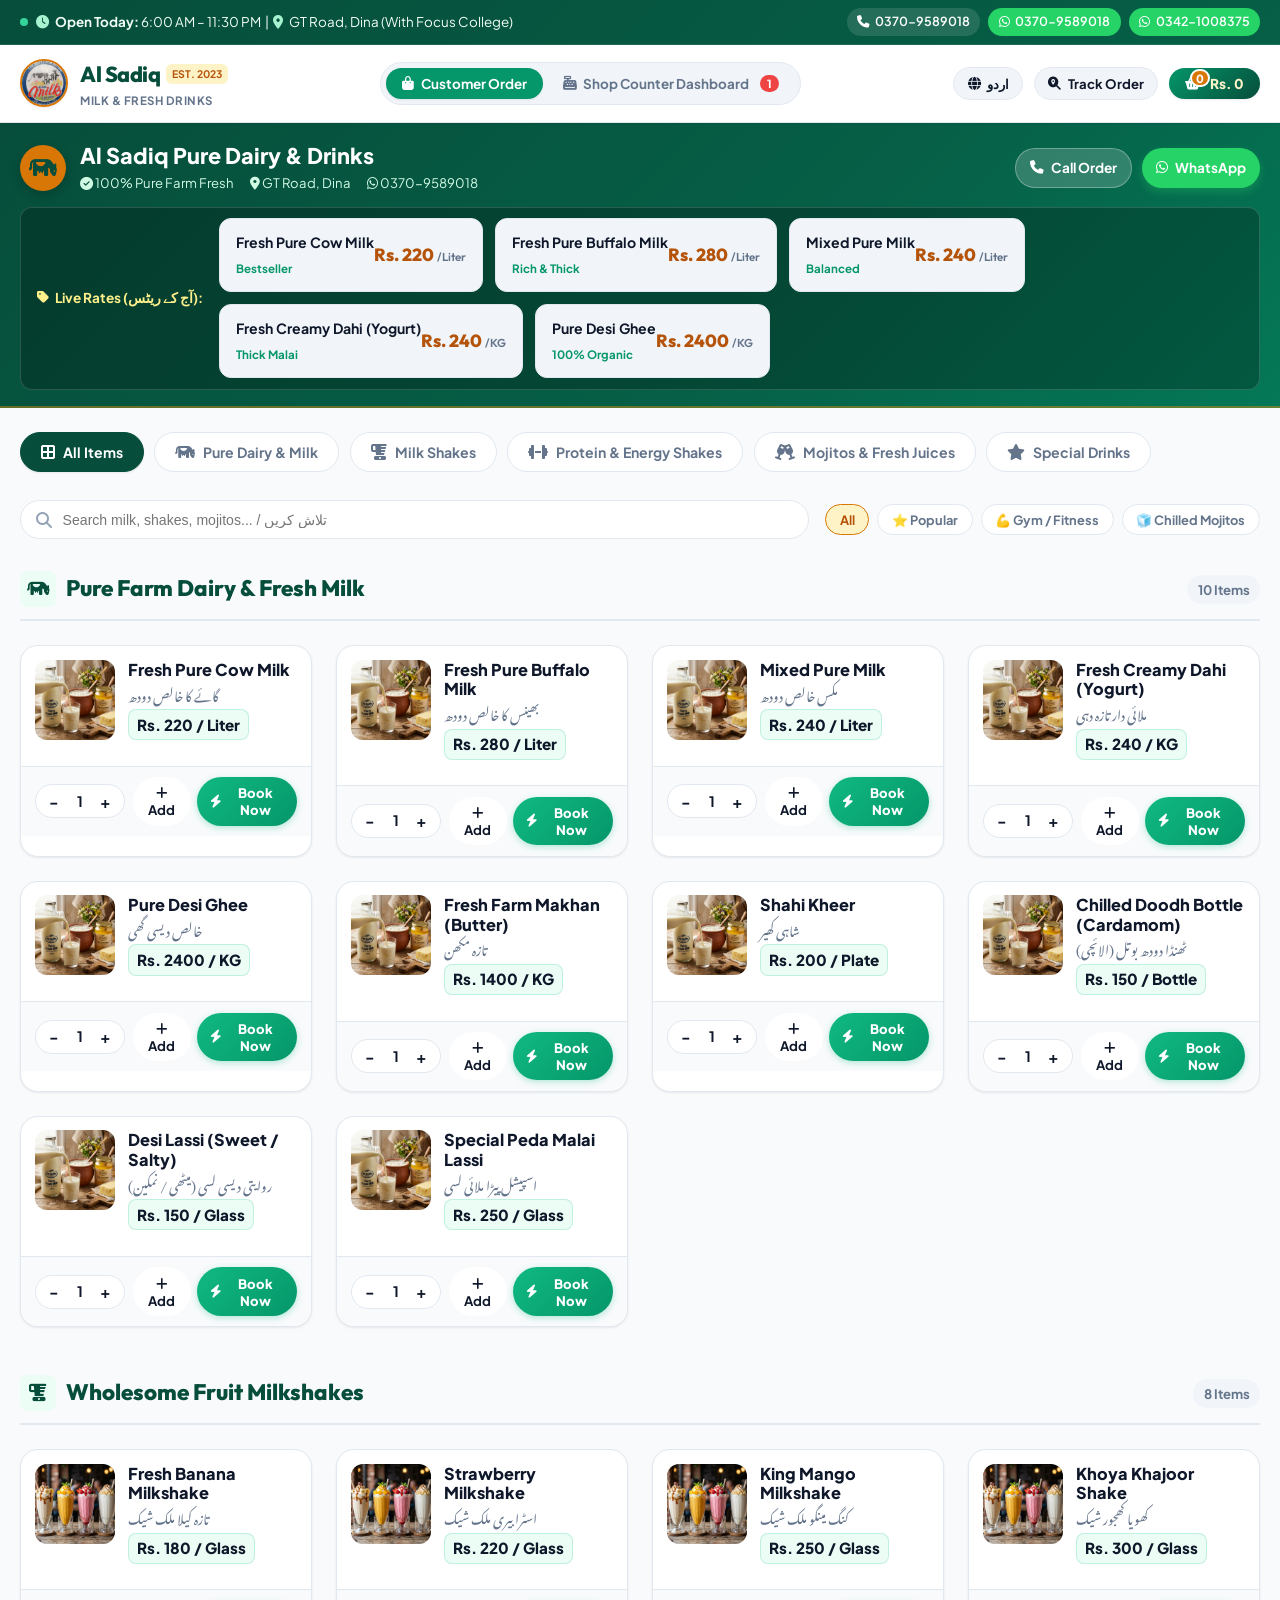
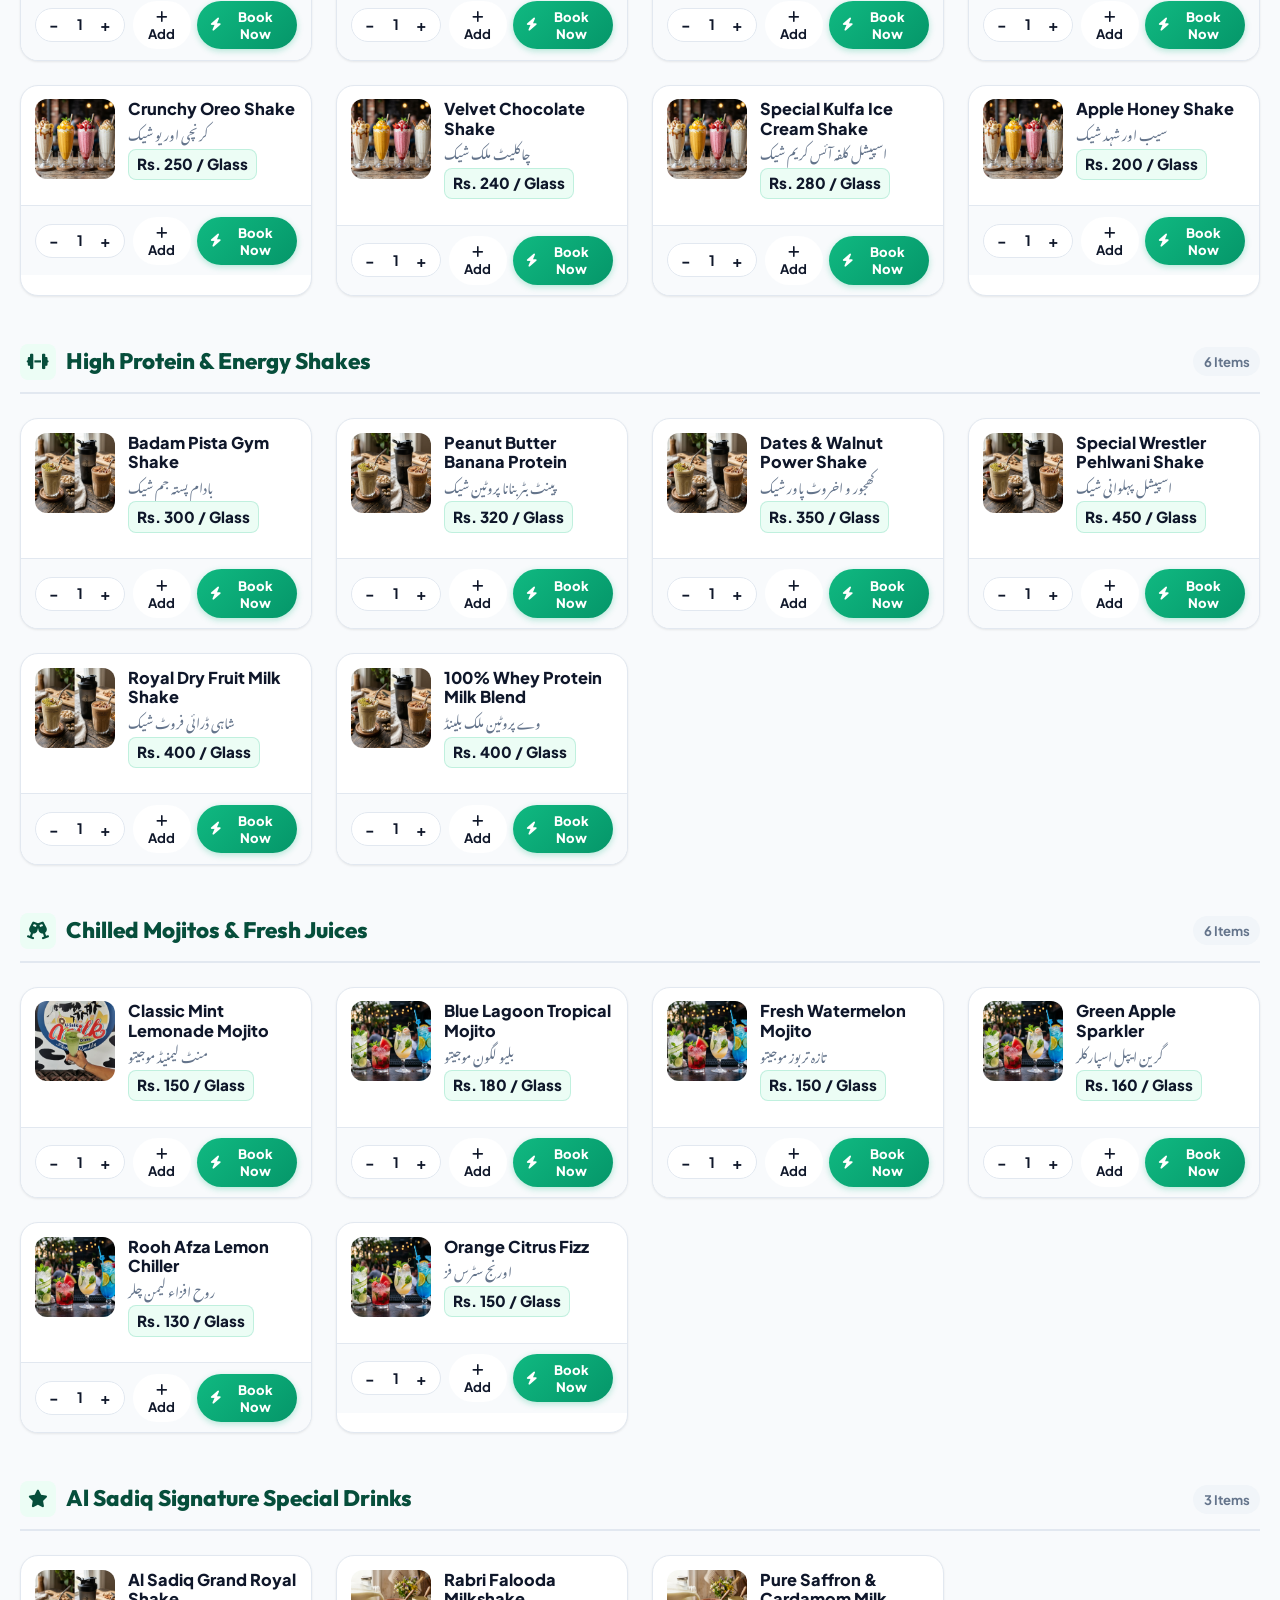
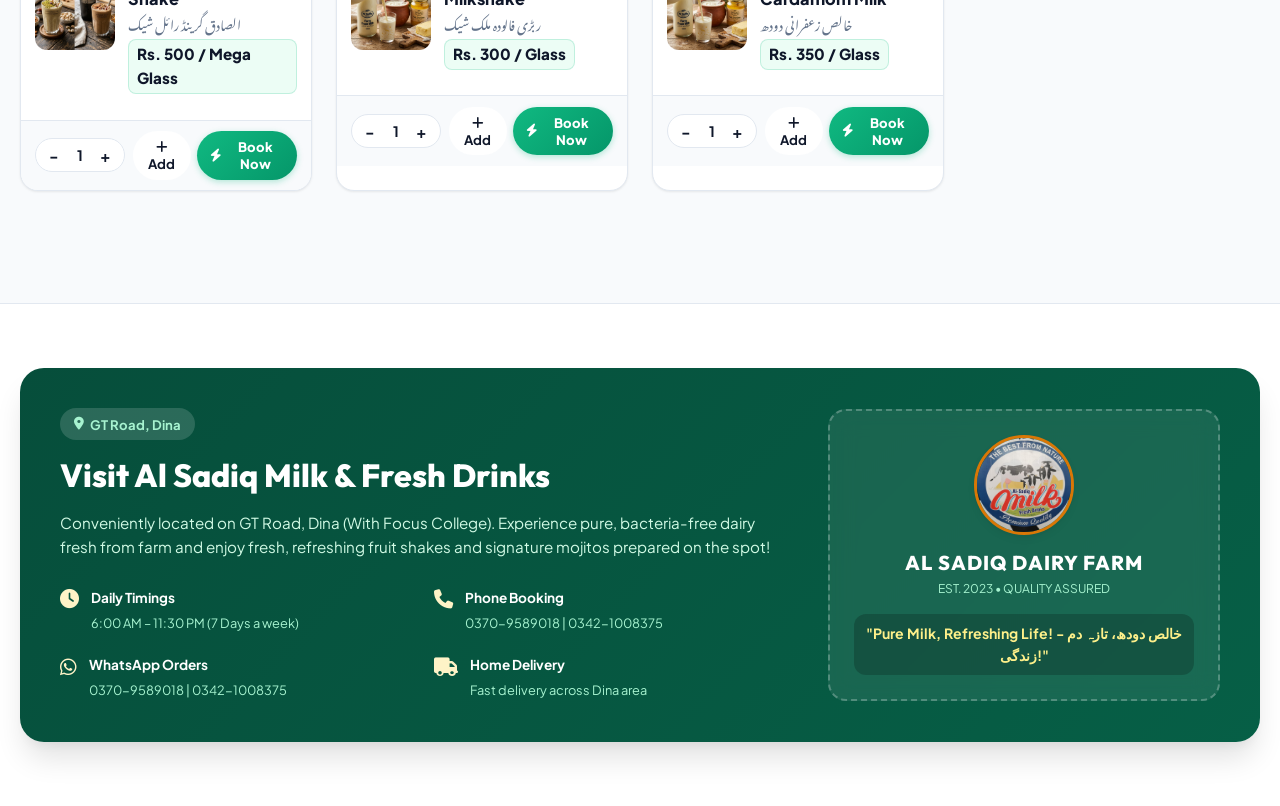
==== android/app/src/main/assets/index.html @ dd727216 "Add files via upload" ====
<!DOCTYPE html>
<html lang="en" dir="ltr">
<head>
  <meta charset="UTF-8">
  <meta name="viewport" content="width=device-width, initial-scale=1.0">
  <title>Al Sadiq Milk & Fresh Drinks | الصادق ملک اینڈ فریش ڈرنکس - Pure Milk & Beverage Booking</title>
  <meta name="description" content="Online booking and counter orders for Al Sadiq Dairy Farm & Fresh Drinks in Dina. 100% Pure Cow & Buffalo Milk, Dahi, Desi Ghee, Fresh Fruit Milkshakes, Protein Shakes, Mojitos, and Special Drinks.">
  
  <!-- Google Fonts -->
  <link rel="preconnect" href="https://fonts.googleapis.com">
  <link rel="preconnect" href="https://fonts.gstatic.com" crossorigin>
  <link href="https://fonts.googleapis.com/css2?family=Amiri:ital,wght@0,400;0,700;1,400&family=Noto+Nastaliq+Urdu:wght@400;600;700&family=Outfit:wght@400;500;600;700;800;900&family=Plus+Jakarta+Sans:wght@300;400;500;600;700;800&display=swap" rel="stylesheet">
  
  <!-- Font Awesome Icons -->
  <link rel="stylesheet" href="https://cdnjs.cloudflare.com/ajax/libs/font-awesome/6.5.1/css/all.min.css">
  
  <!-- Canvas Confetti & QR Code Library -->
  <script src="https://cdn.jsdelivr.net/npm/canvas-confetti@1.9.2/dist/confetti.browser.min.js"></script>
  <script src="https://cdnjs.cloudflare.com/ajax/libs/qrcodejs/1.0.0/qrcode.min.js"></script>
  
  <!-- Custom Styles -->
  <link rel="stylesheet" href="styles.css">
</head>
<body class="theme-light" data-lang="en">

  <!-- Top Announcement Header -->
  <header class="top-announcement">
    <div class="container announcement-inner">
      <div class="announcement-left">
        <span class="live-dot-pulse"></span>
        <span class="announcement-text" id="topStoreHours">
          <i class="fa-solid fa-clock"></i> <strong>Open Today:</strong> 6:00 AM – 11:30 PM &nbsp;|&nbsp; 
          <i class="fa-solid fa-location-dot"></i> GT Road, Dina (With Focus College)
        </span>
      </div>
      <div class="announcement-right">
        <a href="tel:03709589018" class="contact-pill"><i class="fa-solid fa-phone"></i> 0370-9589018</a>
        <a href="https://wa.me/923709589018" target="_blank" class="contact-pill whatsapp-pill"><i class="fa-brands fa-whatsapp"></i> 0370-9589018</a>
        <a href="https://wa.me/923421008375" target="_blank" class="contact-pill whatsapp-pill"><i class="fa-brands fa-whatsapp"></i> 0342-1008375</a>
      </div>
    </div>
  </header>

  <!-- Main Navigation Bar -->
  <nav class="main-navbar">
    <div class="container nav-content">
      <!-- Brand Logo -->
      <div class="brand-wrapper" id="navBrand">
        <img src="assets/alsadiq_logo.jpg" alt="Al Sadiq Milk & Fresh Drinks Logo" class="brand-logo-img">
        <div class="brand-text">
          <div class="brand-title">
            <span class="brand-name">Al Sadiq</span>
            <span class="brand-badge">EST. 2023</span>
          </div>
          <div class="brand-subtitle">
            <span class="en-sub">MILK & FRESH DRINKS</span>
            <span class="ur-sub">الصادق ملک اینڈ فریش ڈرنکس</span>
          </div>
        </div>
      </div>

      <!-- View Switcher Tabs (Customer vs Staff Dashboard) -->
      <div class="view-switch-control">
        <button type="button" class="view-btn active" id="btnViewCustomer">
          <i class="fa-solid fa-bag-shopping"></i>
          <span class="btn-lbl-en">Customer Order</span>
          <span class="btn-lbl-ur">گاہک مینو</span>
        </button>
        <button type="button" class="view-btn" id="btnViewStaff">
          <i class="fa-solid fa-cash-register"></i>
          <span class="btn-lbl-en">Shop Counter Dashboard</span>
          <span class="btn-lbl-ur">اسٹاف ڈیش بورڈ</span>
          <span class="badge-order-count" id="staffLiveOrderBadge">0</span>
        </button>
      </div>

      <!-- Nav Actions -->
      <div class="nav-actions">
        <!-- Language Switcher -->
        <button type="button" class="lang-toggle-btn" id="langToggleBtn" title="Switch Language">
          <i class="fa-solid fa-globe"></i>
          <span id="currentLangLabel">اردو</span>
        </button>

        <!-- Track My Order -->
        <button type="button" class="action-btn track-btn" id="openTrackModalBtn">
          <i class="fa-solid fa-magnifying-glass-location"></i>
          <span class="btn-lbl-en">Track Order</span>
          <span class="btn-lbl-ur">آرڈر ٹریک کریں</span>
        </button>

        <!-- Cart Button -->
        <button type="button" class="cart-trigger-btn" id="openCartBtn" aria-label="View Cart">
          <div class="cart-icon-wrap">
            <i class="fa-solid fa-basket-shopping"></i>
            <span class="cart-badge" id="cartCountBadge">0</span>
          </div>
          <div class="cart-btn-price">
            <span class="cart-label">Rs.</span>
            <span id="cartTotalPriceNav">0</span>
          </div>
        </button>
      </div>
    </div>
  </nav>

  <!-- ========================================================================= -->
  <!-- 1. CUSTOMER VIEW SECTION -->
  <!-- ========================================================================= -->
  <main class="view-container active" id="customerView">
    
    <!-- Compact Top Rates & Quick Booking Header -->
    <section class="compact-hero-bar">
      <div class="container">
        <div class="compact-hero-inner">
          <div class="compact-hero-brand">
            <div class="brand-badge-circle"><i class="fa-solid fa-cow"></i></div>
            <div>
              <h1 class="compact-hero-title">
                <span class="en-heading">Al Sadiq Pure Dairy & Drinks</span>
                <span class="ur-heading">الصادق ملک اینڈ فریش ڈرنکس • جی ٹی روڈ دینہ</span>
              </h1>
              <div class="compact-hero-meta">
                <span><i class="fa-solid fa-circle-check text-green"></i> 100% Pure Farm Fresh</span>
                <span><i class="fa-solid fa-location-dot"></i> GT Road, Dina</span>
                <span><i class="fa-brands fa-whatsapp text-green"></i> 0370-9589018</span>
              </div>
            </div>
          </div>
          <div class="compact-quick-cta">
            <a href="tel:03709589018" class="compact-call-btn"><i class="fa-solid fa-phone"></i> Call Order</a>
            <a href="https://wa.me/923421008375" target="_blank" class="compact-wa-btn"><i class="fa-brands fa-whatsapp"></i> WhatsApp</a>
          </div>
        </div>

        <!-- Highlight Live Daily Rates Bar (Compact) -->
        <div class="rates-strip-wrap">
          <div class="rates-strip-label">
            <i class="fa-solid fa-tag"></i> <strong>Live Rates (آج کے ریٹس):</strong>
          </div>
          <div class="rates-grid compact-rates-grid" id="dailyRatesGrid">
            <!-- Populated by JS -->
          </div>
        </div>
      </div>
    </section>

    <!-- Menu Section (Fast & Direct) -->
    <section class="menu-section compact-menu-section" id="menuMainSection">
      <div class="container">
        
        <!-- Category Navigation Tabs & Search -->
        <div class="menu-controls-header">
          <div class="category-tabs-scroll" id="categoryTabs">
            <button type="button" class="cat-tab active" data-category="all">
              <i class="fa-solid fa-border-all"></i>
              <span class="en-text">All Items</span>
              <span class="ur-text">تمام آئٹمز</span>
            </button>
            <button type="button" class="cat-tab" data-category="dairy">
              <i class="fa-solid fa-cow"></i>
              <span class="en-text">Pure Dairy & Milk</span>
              <span class="ur-text">خالص دودھ و ڈیری</span>
            </button>
            <button type="button" class="cat-tab" data-category="milkshakes">
              <i class="fa-solid fa-blender"></i>
              <span class="en-text">Milk Shakes</span>
              <span class="ur-text">ملک شیکس</span>
            </button>
            <button type="button" class="cat-tab" data-category="protein">
              <i class="fa-solid fa-dumbbell"></i>
              <span class="en-text">Protein & Energy Shakes</span>
              <span class="ur-text">پروٹین شیکس</span>
            </button>
            <button type="button" class="cat-tab" data-category="mojitos">
              <i class="fa-solid fa-champagne-glasses"></i>
              <span class="en-text">Mojitos & Fresh Juices</span>
              <span class="ur-text">موجیتوز و جوسز</span>
            </button>
            <button type="button" class="cat-tab" data-category="specials">
              <i class="fa-solid fa-star"></i>
              <span class="en-text">Special Drinks</span>
              <span class="ur-text">اسپیشل مشروبات</span>
            </button>
          </div>

          <!-- Search & Filter Row -->
          <div class="search-filter-row">
            <div class="search-box">
              <i class="fa-solid fa-magnifying-glass"></i>
              <input type="text" id="menuSearchInput" placeholder="Search milk, shakes, mojitos... / تلاش کریں" autocomplete="off">
              <button type="button" class="search-clear-btn" id="searchClearBtn" style="display:none;"><i class="fa-solid fa-xmark"></i></button>
            </div>
            <div class="quick-filter-pills">
              <button type="button" class="pill-filter active" data-filter="all">All</button>
              <button type="button" class="pill-filter" data-filter="popular">⭐ Popular</button>
              <button type="button" class="pill-filter" data-filter="fitness">💪 Gym / Fitness</button>
              <button type="button" class="pill-filter" data-filter="chilled">🧊 Chilled Mojitos</button>
            </div>
          </div>
        </div>

        <!-- Menu Product Cards Grid -->
        <div class="menu-products-container" id="menuProductsGrid">
          <!-- Dynamically populated products -->
        </div>

      </div>
    </section>

    <!-- Shop Information & Location Section -->
    <section class="shop-info-section">
      <div class="container">
        <div class="shop-info-card">
          <div class="shop-info-text">
            <div class="badge-pill"><i class="fa-solid fa-location-dot"></i> GT Road, Dina</div>
            <h2>
              <span class="en-text">Visit Al Sadiq Milk & Fresh Drinks</span>
              <span class="ur-text">الصادق ملک اینڈ فریش ڈرنکس تشریف لائیں</span>
            </h2>
            <p>
              <span class="en-text">Conveniently located on GT Road, Dina (With Focus College). Experience pure, bacteria-free dairy fresh from farm and enjoy fresh, refreshing fruit shakes and signature mojitos prepared on the spot!</span>
              <span class="ur-text">جی ٹی روڈ، دینہ (فوکس کالج کے ساتھ)۔ خالص، بیکٹیریا سے پاک دودھ اور تازہ پھلوں کے لذیذ شیکس اور خاص موجیتوز کے لیے تشریف لائیں۔</span>
            </p>
            <div class="contact-details-grid">
              <div class="contact-item">
                <i class="fa-solid fa-clock"></i>
                <div>
                  <strong>Daily Timings</strong>
                  <span>6:00 AM – 11:30 PM (7 Days a week)</span>
                </div>
              </div>
              <div class="contact-item">
                <i class="fa-solid fa-phone"></i>
                <div>
                  <strong>Phone Booking</strong>
                  <span>0370-9589018 | 0342-1008375</span>
                </div>
              </div>
              <div class="contact-item">
                <i class="fa-brands fa-whatsapp"></i>
                <div>
                  <strong>WhatsApp Orders</strong>
                  <span>0370-9589018 | 0342-1008375</span>
                </div>
              </div>
              <div class="contact-item">
                <i class="fa-solid fa-truck"></i>
                <div>
                  <strong>Home Delivery</strong>
                  <span>Fast delivery across Dina area</span>
                </div>
              </div>
            </div>
          </div>
          <div class="shop-info-visual">
            <div class="farm-tag-box" style="padding:1.5rem; text-align:center;">
              <img src="assets/alsadiq_logo.jpg" alt="Al Sadiq Logo" style="width:100px; height:100px; border-radius:50%; margin:0 auto 0.75rem auto; border:3px solid var(--brand-gold); box-shadow:var(--shadow-md);">
              <h3>AL SADIQ DAIRY FARM</h3>
              <p>EST. 2023 • QUALITY ASSURED</p>
              <div class="pure-quote">
                "Pure Milk, Refreshing Life! - خالص دودھ، تازہ دم زندگی!"
              </div>
            </div>
          </div>
        </div>
      </div>
    </section>

  </main>

  <!-- ========================================================================= -->
  <!-- 2. STAFF / SHOP COUNTER DASHBOARD VIEW -->
  <!-- ========================================================================= -->
  <section class="view-container" id="staffView">
    <div class="container staff-dashboard-inner">
      
      <!-- Staff Top Dashboard Header -->
      <div class="staff-header-banner">
        <div class="staff-header-info">
          <div class="staff-badge">
            <i class="fa-solid fa-cash-register"></i>
            <span>COUNTER POS & ORDER DISPATCH</span>
          </div>
          <h1>
            <span class="en-text">Al Sadiq Shop Live Orders Manager</span>
            <span class="ur-text">الصادق لائیو آرڈرز ڈیش بورڈ</span>
          </h1>
          <p>
            <span class="en-text">Live incoming online bookings, kitchen prep queue, counter tickets, and instant price manager.</span>
            <span class="ur-text">آن لائن موصول ہونے والی بکنگز، کچن و کاؤنٹر آرڈر سلپس، اور ریٹس اپ ڈیٹ۔</span>
          </p>
        </div>
        <div class="staff-header-actions">
          <div class="cloud-sync-pill" id="cloudSyncStatusPill" title="Live Cloud Synchronization">
            <span class="sync-dot"></span>
            <span id="cloudSyncStatusText">Cloud: Connected</span>
          </div>
          <button type="button" class="btn-staff-quick-action" id="btnManualSync" style="background:#0284c7; color:#fff;" title="Sync Orders from Cloud Now">
            <i class="fa-solid fa-arrows-rotate"></i> Sync Cloud
          </button>
          <button type="button" class="btn-sound-toggle" id="soundToggleBtn" title="Toggle Sound Chime">
            <i class="fa-solid fa-volume-high" id="soundIcon"></i>
            <span id="soundLabel">Sound: ON</span>
          </button>
          <button type="button" class="btn-staff-quick-action" id="openMilkInwardModalBtn" style="background:#059669; color:#fff;">
            <i class="fa-solid fa-plus-circle"></i> Record Milk Inward (دودھ آمد)
          </button>
          <button type="button" class="btn-staff-quick-action" id="openMilkUsageModalBtn" style="background:#8b5cf6; color:#fff;">
            <i class="fa-solid fa-blender"></i> Dahi / Usage Prep (دہی میں استعمال)
          </button>
          <button type="button" class="btn-staff-quick-action" id="openCounterSaleModalBtn" style="background:#f59e0b; color:#fff;">
            <i class="fa-solid fa-cash-register"></i> Quick Counter Sale (کاؤنٹر سیل)
          </button>
          <button type="button" class="btn-edit-whatsapp" id="openWhatsAppSettingsBtn" style="background:#25d366; color:#fff; border-color:#25d366;">
            <i class="fa-brands fa-whatsapp"></i> WhatsApp & Cloud
          </button>
          <button type="button" class="btn-edit-prices" id="openPriceManagerBtn" style="background:var(--brand-emerald-dark); color:#fff; border-color:var(--brand-emerald-dark);">
            <i class="fa-solid fa-utensils"></i> Menu & Price Manager (مینو مینیجر)
          </button>
          <button type="button" class="btn-export-orders" id="exportDailySummaryBtn">
            <i class="fa-solid fa-file-invoice"></i> Daily Full Sheet
          </button>
          <button type="button" class="btn-staff-quick-action" id="btnLockStaffDashboard" style="background:#dc2626; color:#fff;" title="Lock Staff Dashboard">
            <i class="fa-solid fa-lock"></i> Lock (لاگ آؤٹ)
          </button>
        </div>
      </div>

      <!-- Staff Dashboard Module Tabs (Bookings vs Milk Register vs Sales Register) -->
      <div class="staff-module-tabs">
        <button type="button" class="module-nav-btn active" id="tabBtnOrders" onclick="switchStaffModule('orders')">
          <i class="fa-solid fa-clipboard-list"></i>
          <span>1. Customer Bookings (<strong id="badgeOrdersCount">0</strong>)</span>
        </button>
        <button type="button" class="module-nav-btn" id="tabBtnMilk" onclick="switchStaffModule('milk')">
          <i class="fa-solid fa-bottle-droplet"></i>
          <span>2. Daily Milk Inward & Stock Register (دودھ آمد و اخراج)</span>
        </button>
        <button type="button" class="module-nav-btn" id="tabBtnSales" onclick="switchStaffModule('sales')">
          <i class="fa-solid fa-coins"></i>
          <span>3. Daily Sales & Revenue Register (روزانہ سیلز کھاتہ)</span>
        </button>
      </div>

      <!-- ========================================================================= -->
      <!-- MODULE 1: CUSTOMER ONLINE BOOKINGS QUEUE -->
      <!-- ========================================================================= -->
      <div class="staff-module-content active" id="staffModuleOrders">
        
        <!-- Summary KPI Metrics for Orders -->
        <div class="staff-kpi-grid">
          <div class="kpi-card">
            <div class="kpi-icon icon-blue"><i class="fa-solid fa-cart-shopping"></i></div>
            <div class="kpi-body">
              <span class="kpi-title">Today's Total Bookings</span>
              <h3 class="kpi-value" id="kpiTotalBookings">0</h3>
              <span class="kpi-sub" id="kpiActiveCount">0 Active Now</span>
            </div>
          </div>
          <div class="kpi-card">
            <div class="kpi-icon icon-gold"><i class="fa-solid fa-bottle-droplet"></i></div>
            <div class="kpi-body">
              <span class="kpi-title">Fresh Milk Volume</span>
              <h3 class="kpi-value" id="kpiMilkVolume">0 L</h3>
              <span class="kpi-sub" id="kpiMilkBreakdown">Cow: 0L | Buffalo: 0L</span>
            </div>
          </div>
          <div class="kpi-card">
            <div class="kpi-icon icon-purple"><i class="fa-solid fa-blender"></i></div>
            <div class="kpi-body">
              <span class="kpi-title">Shakes & Drinks</span>
              <h3 class="kpi-value" id="kpiDrinksCount">0 Items</h3>
              <span class="kpi-sub" id="kpiShakesBreakdown">Milkshakes & Mojitos</span>
            </div>
          </div>
          <div class="kpi-card">
            <div class="kpi-icon icon-green"><i class="fa-solid fa-money-bill-wave"></i></div>
            <div class="kpi-body">
              <span class="kpi-title">Bookings Value</span>
              <h3 class="kpi-value" id="kpiTotalRevenue">Rs. 0</h3>
              <span class="kpi-sub">Pay at Shop / COD</span>
            </div>
          </div>
        </div>

        <div class="staff-orders-section">
          <div class="orders-toolbar">
            <div class="orders-status-filters" id="staffStatusFilters">
              <button type="button" class="filter-tab active" data-status="all">
                All Orders (<span id="countAll">0</span>)
              </button>
              <button type="button" class="filter-tab tab-pending" data-status="pending">
                <span class="status-indicator yellow"></span> New Bookings (<span id="countPending">0</span>)
              </button>
              <button type="button" class="filter-tab tab-preparing" data-status="preparing">
                <span class="status-indicator blue"></span> Preparing (<span id="countPreparing">0</span>)
              </button>
              <button type="button" class="filter-tab tab-ready" data-status="ready">
                <span class="status-indicator green"></span> Ready for Pickup (<span id="countReady">0</span>)
              </button>
              <button type="button" class="filter-tab tab-completed" data-status="completed">
                <span class="status-indicator gray"></span> Completed (<span id="countCompleted">0</span>)
              </button>
            </div>

            <div style="display:flex; align-items:center; gap:0.5rem; flex-wrap:wrap;">
              <button type="button" class="btn-clear-completed" onclick="clearCompletedBookings()" title="Clear Finished Orders">
                <i class="fa-solid fa-trash-can"></i>
                <span class="en-text">Clear Completed</span>
                <span class="ur-text">مکمل آرڈرز صاف کریں</span>
              </button>

              <div class="orders-search-box">
                <i class="fa-solid fa-magnifying-glass"></i>
                <input type="text" id="staffOrderSearchInput" placeholder="Filter by Token, Name, Phone...">
              </div>
            </div>
          </div>

          <!-- Orders Grid -->
          <div class="staff-orders-grid" id="staffOrdersList">
            <!-- Populated by JS -->
          </div>
        </div>

      </div>

      <!-- ========================================================================= -->
      <!-- MODULE 2: DAILY MILK INWARD / OUTWARD & STOCK REGISTER (دودھ آمد و اخراج) -->
      <!-- ========================================================================= -->
      <div class="staff-module-content" id="staffModuleMilk" style="display:none;">
        
        <!-- Milk Inventory KPI Cards -->
        <div class="staff-kpi-grid">
          <div class="kpi-card" style="border-top: 4px solid #059669;">
            <div class="kpi-icon icon-green"><i class="fa-solid fa-arrow-down-long"></i></div>
            <div class="kpi-body">
              <span class="kpi-title">Total Milk Received (آمد)</span>
              <h3 class="kpi-value" id="kpiMilkInTotal">0 L</h3>
              <span class="kpi-sub" id="kpiMilkInBreakdown">Cow: 0L | Buffalo: 0L</span>
            </div>
          </div>

          <div class="kpi-card" style="border-top: 4px solid #ef4444;">
            <div class="kpi-icon" style="background:#fee2e2; color:#ef4444;"><i class="fa-solid fa-arrow-up-long"></i></div>
            <div class="kpi-body">
              <span class="kpi-title">Total Milk Dispatched / Sold (اخراج)</span>
              <h3 class="kpi-value" id="kpiMilkOutTotal">0 L</h3>
              <span class="kpi-sub" id="kpiMilkOutBreakdown">Bookings + Counter Sales</span>
            </div>
          </div>

          <div class="kpi-card" style="border-top: 4px solid #8b5cf6;">
            <div class="kpi-icon icon-purple"><i class="fa-solid fa-bowl-food"></i></div>
            <div class="kpi-body">
              <span class="kpi-title">Converted to Dahi (دہی تیاری)</span>
              <h3 class="kpi-value" id="kpiMilkDahiTotal">0 L</h3>
              <span class="kpi-sub" id="kpiDahiMatkaYield">Approx ~0 KG Dahi</span>
            </div>
          </div>

          <div class="kpi-card" style="border-top: 4px solid var(--brand-gold);">
            <div class="kpi-icon icon-gold"><i class="fa-solid fa-warehouse"></i></div>
            <div class="kpi-body">
              <span class="kpi-title">Current Tank Stock (موجودہ سٹاک)</span>
              <h3 class="kpi-value" id="kpiMilkBalanceTotal">0 L</h3>
              <span class="kpi-sub" id="kpiMilkBalBreakdown">Cow: 0L | Buffalo: 0L</span>
            </div>
          </div>
        </div>

        <!-- Live Tank Level Visual Gauges -->
        <div class="milk-tanks-visual-panel">
          <div class="tank-card">
            <div class="tank-header">
              <div>
                <h4><i class="fa-solid fa-glass-water"></i> Cow Milk Tank (گائے کا دودھ)</h4>
                <span class="tank-rate-tag" id="tankRateTagCow">Rs. 220 / Liter</span>
              </div>
              <span class="tank-status-badge in-stock" id="badgeCowTankStatus">Available</span>
            </div>
            <div class="tank-meter-bar">
              <div class="tank-meter-fill cow-fill" id="meterFillCow" style="width: 65%;"></div>
            </div>
            <div class="tank-details-row">
              <span>Received: <strong id="lblCowIn">0 L</strong></span>
              <span>Dispatched: <strong id="lblCowOut">0 L</strong></span>
              <span>Available Balance: <strong class="text-gold" id="lblCowBal">0 L</strong></span>
            </div>
          </div>

          <div class="tank-card">
            <div class="tank-header">
              <div>
                <h4><i class="fa-solid fa-glass-water"></i> Buffalo Milk Tank (بھینس کا دودھ)</h4>
                <span class="tank-rate-tag" id="tankRateTagBuffalo">Rs. 280 / Liter</span>
              </div>
              <span class="tank-status-badge in-stock" id="badgeBuffaloTankStatus">Available</span>
            </div>
            <div class="tank-meter-bar">
              <div class="tank-meter-fill buffalo-fill" id="meterFillBuffalo" style="width: 75%;"></div>
            </div>
            <div class="tank-details-row">
              <span>Received: <strong id="lblBuffaloIn">0 L</strong></span>
              <span>Dahi & Sold: <strong id="lblBuffaloOut">0 L</strong></span>
              <span>Available Balance: <strong class="text-gold" id="lblBuffaloBal">0 L</strong></span>
            </div>
          </div>

          <div class="tank-card">
            <div class="tank-header">
              <div>
                <h4><i class="fa-solid fa-glass-water"></i> Mixed Pure Milk (مکس دودھ)</h4>
                <span class="tank-rate-tag" id="tankRateTagMixed">Rs. 240 / Liter</span>
              </div>
              <span class="tank-status-badge in-stock" id="badgeMixedTankStatus">Available</span>
            </div>
            <div class="tank-meter-bar">
              <div class="tank-meter-fill mixed-fill" id="meterFillMixed" style="width: 50%;"></div>
            </div>
            <div class="tank-details-row">
              <span>Received: <strong id="lblMixedIn">0 L</strong></span>
              <span>Dispatched: <strong id="lblMixedOut">0 L</strong></span>
              <span>Available Balance: <strong class="text-gold" id="lblMixedBal">0 L</strong></span>
            </div>
          </div>
        </div>

        <!-- Milk Ledger Transactions Section -->
        <div class="staff-orders-section">
          <div class="orders-toolbar">
            <div class="orders-status-filters" id="milkLedgerFilters">
              <button type="button" class="filter-tab active" data-filter="all">All Entries</button>
              <button type="button" class="filter-tab" data-filter="IN"><i class="fa-solid fa-arrow-down"></i> Inward (آمد)</button>
              <button type="button" class="filter-tab" data-filter="OUT"><i class="fa-solid fa-arrow-up"></i> Outward (اخراج)</button>
              <button type="button" class="filter-tab" data-filter="DAHI"><i class="fa-solid fa-bowl-food"></i> Dahi Prep</button>
              <button type="button" class="filter-tab" data-filter="USAGE"><i class="fa-solid fa-blender"></i> Shakes Prep</button>
            </div>

            <div class="ledger-action-btns">
              <button type="button" class="btn-sm-action green" id="btnQuickMilkIn">
                <i class="fa-solid fa-plus"></i> Add Inward (آمد)
              </button>
              <button type="button" class="btn-sm-action purple" id="btnQuickDahiPrep">
                <i class="fa-solid fa-blender"></i> Set Dahi (دہی)
              </button>
              <button type="button" class="btn-sm-action blue" id="btnPrintMilkReport">
                <i class="fa-solid fa-print"></i> Print Stock Sheet
              </button>
            </div>
          </div>

          <!-- Milk Ledger Table -->
          <div class="ledger-table-wrapper">
            <table class="styled-table">
              <thead>
                <tr>
                  <th>Time & Batch</th>
                  <th>Entry Type (آمد / اخراج)</th>
                  <th>Milk Variety (دودھ کی قسم)</th>
                  <th>Volume (Liters)</th>
                  <th>Closing Tank Stock</th>
                  <th>Source / Details / Customer</th>
                  <th>Actions</th>
                </tr>
              </thead>
              <tbody id="milkLedgerTableBody">
                <!-- Populated by JS -->
              </tbody>
            </table>
          </div>
        </div>

      </div>

      <!-- ========================================================================= -->
      <!-- MODULE 3: DAILY SALES & REVENUE REGISTER (روزانہ سیلز و بکری کھاتہ) -->
      <!-- ========================================================================= -->
      <div class="staff-module-content" id="staffModuleSales" style="display:none;">
        
        <!-- Sales & Revenue KPI Cards -->
        <div class="staff-kpi-grid">
          <div class="kpi-card" style="border-top: 4px solid var(--brand-gold);">
            <div class="kpi-icon icon-gold"><i class="fa-solid fa-coins"></i></div>
            <div class="kpi-body">
              <span class="kpi-title">Total Daily Sales (کل یومیہ بکری)</span>
              <h3 class="kpi-value" id="kpiSalesGrossTotal">Rs. 0</h3>
              <span class="kpi-sub" id="kpiSalesCountTotal">0 Total Invoices / Slips</span>
            </div>
          </div>

          <div class="kpi-card" style="border-top: 4px solid #0284c7;">
            <div class="kpi-icon icon-blue"><i class="fa-solid fa-bottle-droplet"></i></div>
            <div class="kpi-body">
              <span class="kpi-title">Milk Sales Revenue</span>
              <h3 class="kpi-value" id="kpiSalesMilkTotal">Rs. 0</h3>
              <span class="kpi-sub" id="kpiSalesMilkLiters">0 Liters Sold</span>
            </div>
          </div>

          <div class="kpi-card" style="border-top: 4px solid #8b5cf6;">
            <div class="kpi-icon icon-purple"><i class="fa-solid fa-bowl-food"></i></div>
            <div class="kpi-body">
              <span class="kpi-title">Dahi & Dairy Products</span>
              <h3 class="kpi-value" id="kpiSalesDahiTotal">Rs. 0</h3>
              <span class="kpi-sub">Fresh Dahi, Kheer, Bottles</span>
            </div>
          </div>

          <div class="kpi-card" style="border-top: 4px solid #059669;">
            <div class="kpi-icon icon-green"><i class="fa-solid fa-blender"></i></div>
            <div class="kpi-body">
              <span class="kpi-title">Shakes & Mojitos</span>
              <h3 class="kpi-value" id="kpiSalesDrinksTotal">Rs. 0</h3>
              <span class="kpi-sub">Protein, Fruit Shakes & Mojitos</span>
            </div>
          </div>
        </div>

        <!-- Sales Ledger Section -->
        <div class="staff-orders-section">
          <div class="orders-toolbar">
            <div class="orders-status-filters" id="salesLedgerFilters">
              <button type="button" class="filter-tab active" data-sale-type="all">All Sales (<span id="salesCountAll">0</span>)</button>
              <button type="button" class="filter-tab" data-sale-type="booking">Online Bookings (<span id="salesCountBookings">0</span>)</button>
              <button type="button" class="filter-tab" data-sale-type="walkin">Counter Walk-in (<span id="salesCountWalkin">0</span>)</button>
            </div>

            <div class="ledger-action-btns">
              <button type="button" class="btn-sm-action gold" id="btnOpenWalkinSaleModal">
                <i class="fa-solid fa-plus-circle"></i> + Add Counter Cash Sale (نقد سیل)
              </button>
              <button type="button" class="btn-sm-action green" id="btnShareSalesWhatsApp">
                <i class="fa-brands fa-whatsapp"></i> Share Daily Sales on WhatsApp
              </button>
              <button type="button" class="btn-sm-action blue" id="btnPrintSalesLedger">
                <i class="fa-solid fa-print"></i> Print Sales Sheet
              </button>
            </div>
          </div>

          <!-- Sales Ledger Table -->
          <div class="ledger-table-wrapper">
            <table class="styled-table">
              <thead>
                <tr>
                  <th>Time</th>
                  <th>Slip / Token #</th>
                  <th>Customer / Source</th>
                  <th>Type (نوعیت)</th>
                  <th>Items Breakdown</th>
                  <th>Payment Mode</th>
                  <th>Total Amount (PKR)</th>
                  <th>Actions</th>
                </tr>
              </thead>
              <tbody id="salesLedgerTableBody">
                <!-- Populated by JS -->
              </tbody>
            </table>
          </div>
        </div>

      </div>

      <!-- Mobile Sticky Bottom Navigation for Staff Mode -->
      <nav class="staff-mobile-nav" id="staffMobileNav">
        <button type="button" class="staff-mob-btn active" id="mobStaffBtnOrders" onclick="switchStaffModule('orders')">
          <div class="mob-icon-wrap">
            <i class="fa-solid fa-clipboard-list"></i>
            <span class="mob-badge" id="mobBadgeOrders">0</span>
          </div>
          <span>Orders (آرڈرز)</span>
        </button>
        <button type="button" class="staff-mob-btn highlight-btn" id="mobStaffBtnPOS" onclick="openQuickCounterSale()">
          <div class="mob-icon-wrap">
            <i class="fa-solid fa-bolt"></i>
          </div>
          <span>Quick Sale (سیل)</span>
        </button>
        <button type="button" class="staff-mob-btn" id="mobStaffBtnMilk" onclick="switchStaffModule('milk')">
          <div class="mob-icon-wrap">
            <i class="fa-solid fa-bottle-droplet"></i>
          </div>
          <span>Milk Tank (سٹاک)</span>
        </button>
        <button type="button" class="staff-mob-btn" id="mobStaffBtnSales" onclick="switchStaffModule('sales')">
          <div class="mob-icon-wrap">
            <i class="fa-solid fa-coins"></i>
          </div>
          <span>Sales (کھاتہ)</span>
        </button>
      </nav>

    </div>
  </section>

  <!-- ========================================================================= -->
  <!-- 3. CART DRAWER (SLIDE OVER) -->
  <!-- ========================================================================= -->
  <div class="cart-drawer-overlay" id="cartOverlay">
    <div class="cart-drawer">
      
      <div class="cart-drawer-header">
        <div class="cart-hdr-title">
          <i class="fa-solid fa-basket-shopping"></i>
          <div>
            <h3>Your Fresh Order</h3>
            <span class="ur-sub">آپ کا آرڈر اور بکنگ</span>
          </div>
        </div>
        <button type="button" class="btn-close-drawer" id="closeCartBtn" aria-label="Close Cart">
          <i class="fa-solid fa-xmark"></i>
        </button>
      </div>

      <!-- Order Mode Toggle: Shop Pickup vs Home Delivery -->
      <div class="order-mode-toggle-wrap">
        <div class="mode-btn-group">
          <button type="button" class="mode-btn active" id="modePickupBtn">
            <i class="fa-solid fa-store"></i>
            <span>Shop Pickup (دکان سے وصولی)</span>
          </button>
          <button type="button" class="mode-btn" id="modeDeliveryBtn">
            <i class="fa-solid fa-motorcycle"></i>
            <span>Home Delivery (ہوم ڈیلیوری)</span>
          </button>
        </div>
        <div class="mode-hint" id="modeHintText">
          <i class="fa-solid fa-circle-info"></i> Ready for pickup at our GT Road Dina counter.
        </div>
      </div>

      <!-- Cart Items List -->
      <div class="cart-items-scroll" id="cartItemsList">
        <!-- Populated by JS -->
      </div>

      <!-- Cart Summary & Checkout Trigger -->
      <div class="cart-drawer-footer" id="cartFooter">
        <div class="cart-calculations">
          <div class="calc-row">
            <span>Items Subtotal:</span>
            <strong>Rs. <span id="cartSubtotalText">0</span></strong>
          </div>
          <div class="calc-row" id="deliveryFeeRow" style="display:none;">
            <span>Delivery Fee (Dina City):</span>
            <strong class="delivery-free-badge">FREE / مفت</strong>
          </div>
          <div class="calc-row total-row">
            <span>Total Payable at Pickup:</span>
            <strong class="total-amount">Rs. <span id="cartTotalText">0</span></strong>
          </div>
        </div>

        <button type="button" class="btn-proceed-checkout" id="proceedCheckoutBtn">
          <span>Proceed to Booking Details</span>
          <i class="fa-solid fa-arrow-right"></i>
        </button>
      </div>

    </div>
  </div>

  <!-- ========================================================================= -->
  <!-- 4. ITEM CUSTOMIZATION & WEIGHT MODAL -->
  <!-- ========================================================================= -->
  <div class="modal-backdrop" id="customizationModal">
    <div class="modal-card customize-modal-card">
      <div class="modal-header">
        <div class="modal-title-group">
          <span class="category-badge" id="modalCategoryBadge">Fresh Dairy</span>
          <h3 id="modalItemTitle">Pure Cow Milk</h3>
          <span class="modal-item-urdu" id="modalItemUrdu">گائے کا خالص دودھ</span>
        </div>
        <button type="button" class="btn-modal-close" id="closeCustomizeModalBtn"><i class="fa-solid fa-xmark"></i></button>
      </div>

      <div class="modal-body">
        <div class="modal-product-summary">
          <img src="" alt="" id="modalItemImage" class="modal-img-preview">
          <div class="modal-product-details">
            <p id="modalItemDesc">100% pure cow milk directly from local dairy farm. Freshly chilled and free from chemicals.</p>
            <div class="modal-base-price">
              <span class="rate-label">Unit Rate:</span>
              <strong id="modalRateDisplay">Rs. 220 / Liter</strong>
            </div>
          </div>
        </div>

        <!-- Dynamic Quantity / Weight Selector -->
        <div class="custom-field-group">
          <label class="field-title">
            <i class="fa-solid fa-scale-balanced"></i>
            <span id="qtySectionTitle">Select Quantity (Liters / KG)</span>
          </label>
          <div class="quick-qty-pills" id="quickQtyPills">
            <!-- Populated dynamically (e.g. 1 L, 2 L, 3 L, 5 L or 1 Glass, 2 Glasses) -->
          </div>
          <div class="custom-qty-row">
            <button type="button" class="qty-btn" id="modalQtyMinus"><i class="fa-solid fa-minus"></i></button>
            <div class="qty-input-wrap">
              <input type="number" id="modalQtyInput" value="1" min="1" max="50" step="1">
              <span class="qty-unit-label" id="modalQtyUnit">Liter</span>
            </div>
            <button type="button" class="qty-btn" id="modalQtyPlus"><i class="fa-solid fa-plus"></i></button>
          </div>
        </div>

        <!-- Custom Preparation Options (Sugar, Ice, Extra Malai, Khoya, Protein scoop, Packaging) -->
        <div class="custom-options-container" id="customOptionsContainer">
          <!-- Populated by JS according to category -->
        </div>

        <!-- Special Instructions / Counter Note -->
        <div class="custom-field-group">
          <label class="field-title" for="modalItemNotes">
            <i class="fa-regular fa-comment-dots"></i> Special Counter Request / اضافی ہدایات
          </label>
          <input type="text" id="modalItemNotes" class="styled-input" placeholder="e.g., Less sweet, extra ice, packing in glass bottle...">
        </div>
      </div>

      <div class="modal-footer">
        <div class="modal-calc-preview">
          <span>Item Total:</span>
          <strong>Rs. <span id="modalItemCalcTotal">220</span></strong>
        </div>
        <button type="button" class="btn-add-to-cart-confirm" id="confirmAddToCartBtn">
          <i class="fa-solid fa-plus"></i> Add to Order
        </button>
      </div>
    </div>
  </div>

  <!-- ========================================================================= -->
  <!-- 5. CHECKOUT & PICKUP SCHEDULING MODAL -->
  <!-- ========================================================================= -->
  <div class="modal-backdrop" id="checkoutModal">
    <div class="modal-card checkout-modal-card">
      <div class="modal-header">
        <div class="modal-title-group">
          <span class="badge-pill"><i class="fa-solid fa-calendar-check"></i> Final Step</span>
          <h3>Complete Your Booking</h3>
          <span class="modal-item-urdu">بکنگ کی معلومات درج کریں</span>
        </div>
        <button type="button" class="btn-modal-close" id="closeCheckoutModalBtn"><i class="fa-solid fa-xmark"></i></button>
      </div>

      <form id="checkoutForm" class="checkout-form">
        <div class="modal-body">
          
          <!-- Order Mode Reminder -->
          <div class="checkout-mode-banner" id="checkoutModeBanner">
            <i class="fa-solid fa-store"></i>
            <div>
              <strong id="checkoutModeTitle">Shop Counter Pickup</strong>
              <p id="checkoutModeSub">Al Sadiq Milk & Fresh Drinks, GT Road, Dina</p>
            </div>
          </div>

          <!-- Customer Contact Fields -->
          <div class="form-row-2">
            <div class="form-group">
              <label for="custName"><i class="fa-solid fa-user"></i> Your Full Name / آپ کا نام *</label>
              <input type="text" id="custName" class="styled-input" placeholder="e.g. Muhammad Ali" required>
            </div>
            <div class="form-group">
              <label for="custPhone"><i class="fa-solid fa-phone"></i> Mobile / WhatsApp No. *</label>
              <input type="tel" id="custPhone" class="styled-input" placeholder="0342-1234567" required>
            </div>
          </div>

          <!-- Date & Time Slot Selection -->
          <div class="form-row-2">
            <div class="form-group">
              <label for="custDate"><i class="fa-solid fa-calendar-day"></i> Preferred Date *</label>
              <select id="custDate" class="styled-input" required>
                <!-- Populated by JS: Today, Tomorrow, etc. -->
              </select>
            </div>
            <div class="form-group">
              <label for="custTimeSlot"><i class="fa-solid fa-clock"></i> Preferred Time Slot *</label>
              <select id="custTimeSlot" class="styled-input" required>
                <option value="ASAP (Within 15-20 Mins)">⚡ ASAP (Within 15-20 Mins)</option>
                <option value="Morning (6:30 AM - 9:00 AM)">🌅 Morning (6:30 AM - 9:00 AM)</option>
                <option value="Noon (12:00 PM - 2:30 PM)">☀️ Noon (12:00 PM - 2:30 PM)</option>
                <option value="Evening (5:00 PM - 8:00 PM)">🌆 Evening (5:00 PM - 8:00 PM)</option>
                <option value="Night (8:30 PM - 11:30 PM)">🌙 Night (8:30 PM - 11:30 PM)</option>
              </select>
            </div>
          </div>

          <!-- Delivery Address (Shown only if Home Delivery is active) -->
          <div class="form-group" id="deliveryAddressGroup" style="display:none;">
            <label for="custAddress"><i class="fa-solid fa-location-dot"></i> Delivery Address in Dina / پتہ *</label>
            <input type="text" id="custAddress" class="styled-input" placeholder="House/Shop #, Street, Mohallah or Landmark in Dina">
          </div>

          <!-- Special Note -->
          <div class="form-group">
            <label for="custSpecialNote"><i class="fa-solid fa-pen-to-square"></i> Order Note / ہدایات (Optional)</label>
            <textarea id="custSpecialNote" class="styled-input" rows="2" placeholder="Any special packaging or pickup requests..."></textarea>
          </div>

          <!-- Payment Policy Notice -->
          <div class="payment-policy-box">
            <div class="policy-icon"><i class="fa-solid fa-hand-holding-dollar"></i></div>
            <div class="policy-text">
              <strong>Payment on Pickup / Delivery (ادائیگی وصولی کے وقت)</strong>
              <p>No online prepayment required. Pay easily via Cash, JazzCash, EasyPaisa, or Counter Card when collecting your order at our Dina shop!</p>
            </div>
          </div>

          <!-- Total Summary -->
          <div class="checkout-grand-total">
            <span>Total Payable Amount:</span>
            <strong>Rs. <span id="checkoutTotalAmount">0</span></strong>
          </div>

        </div>

        <div class="modal-footer">
          <button type="button" class="btn-modal-cancel" id="cancelCheckoutBtn">Back to Cart</button>
          <button type="submit" class="btn-confirm-order-submit" id="submitOrderBtn">
            <i class="fa-solid fa-check-circle"></i> Confirm Booking Now
          </button>
        </div>
      </form>
    </div>
  </div>

  <!-- ========================================================================= -->
  <!-- 6. BOOKING CONFIRMATION & LIVE TRACKER MODAL -->
  <!-- ========================================================================= -->
  <div class="modal-backdrop" id="confirmationModal">
    <div class="modal-card confirmation-modal-card">
      <div class="modal-header confirmation-header">
        <div class="success-ring">
          <i class="fa-solid fa-check"></i>
        </div>
        <h2>Booking Confirmed Successfully!</h2>
        <span class="modal-item-urdu">آپ کا آرڈر موصول ہو چکا ہے اور بکنگ کنفرم ہے</span>
        <button type="button" class="btn-modal-close" id="closeConfirmationModalBtn"><i class="fa-solid fa-xmark"></i></button>
      </div>

      <div class="modal-body" id="confirmationBody">
        
        <!-- Booking Token Card -->
        <div class="booking-token-card">
          <div class="token-left">
            <span class="token-label">Booking Token #</span>
            <h1 class="token-number" id="confirmTokenNumber">ASD-101</h1>
            <div class="token-meta" id="confirmTokenMeta">
              <span><i class="fa-solid fa-user"></i> <strong id="confirmCustName">Ali</strong></span>
              <span><i class="fa-solid fa-clock"></i> <strong id="confirmTimeSlot">ASAP</strong></span>
            </div>
          </div>
          <div class="token-right">
            <div id="confirmQrCode" class="qr-box"></div>
            <small>Show at Counter</small>
          </div>
        </div>

        <!-- Live Visual Order Tracker -->
        <div class="live-tracker-wrap">
          <h4 class="tracker-heading">
            <i class="fa-solid fa-satellite-dish"></i> Live Counter Status: 
            <span class="status-pill-badge" id="confirmStatusBadge">Order Placed</span>
          </h4>
          <div class="stepper-track" id="orderStatusStepper">
            <div class="step-node active" data-step="pending">
              <div class="step-circle"><i class="fa-solid fa-receipt"></i></div>
              <span class="step-name">Booked</span>
            </div>
            <div class="step-line" id="stepLine1"></div>
            <div class="step-node" data-step="preparing">
              <div class="step-circle"><i class="fa-solid fa-blender"></i></div>
              <span class="step-name">Preparing</span>
            </div>
            <div class="step-line" id="stepLine2"></div>
            <div class="step-node" data-step="ready">
              <div class="step-circle"><i class="fa-solid fa-bell-concierge"></i></div>
              <span class="step-name">Ready for Pickup</span>
            </div>
            <div class="step-line" id="stepLine3"></div>
            <div class="step-node" data-step="completed">
              <div class="step-circle"><i class="fa-solid fa-circle-check"></i></div>
              <span class="step-name">Completed</span>
            </div>
          </div>
        </div>

        <!-- Booking Summary Items List -->
        <div class="confirm-items-summary">
          <h5>Ordered Items:</h5>
          <div class="confirm-items-list" id="confirmItemsList">
            <!-- Populated by JS -->
          </div>
          <div class="confirm-total-row">
            <span>Total Payable:</span>
            <strong class="total-badge">Rs. <span id="confirmTotalDisplay">0</span></strong>
          </div>
        </div>

        <!-- Auto Dispatch Status Notice -->
        <div class="whatsapp-auto-banner" id="whatsappAutoBanner">
          <div class="banner-icon-pulse"><i class="fa-brands fa-whatsapp"></i></div>
          <div class="banner-text">
            <strong>WhatsApp Receipt & Dispatch Ready!</strong>
            <span>Direct receipt ready for Customer Mobile and Shop Counters (<strong>0370-9589018</strong> & <strong>0342-1008375</strong>)</span>
          </div>
        </div>

        <!-- Quick Communication Triggers -->
        <div class="confirmation-cta-actions">
          <a href="#" target="_blank" class="btn-whatsapp-direct btn-whatsapp-customer" id="sendWhatsAppCustomerReceiptBtn">
            <i class="fa-brands fa-whatsapp"></i> <span>Send Receipt to Customer WhatsApp (<strong id="confirmCustPhoneDisplay">03XX-XXXXXXX</strong>)</span>
          </a>
          <div class="shop-wa-btn-group">
            <a href="#" target="_blank" class="btn-whatsapp-direct" id="sendWhatsAppOrderBtn1">
              <i class="fa-brands fa-whatsapp"></i> Send to Shop 1 (0370-9589018)
            </a>
            <a href="#" target="_blank" class="btn-whatsapp-direct btn-whatsapp-secondary" id="sendWhatsAppOrderBtn2">
              <i class="fa-brands fa-whatsapp"></i> Send to Shop 2 (0342-1008375)
            </a>
          </div>
          <button type="button" class="btn-whatsapp-dual" id="sendWhatsAppDualBtn">
            <i class="fa-solid fa-paper-plane"></i> Send to Both Shop WhatsApps (دونوں پر بھیجیں)
          </button>
          <button type="button" class="btn-print-slip" id="printCustomerSlipBtn">
            <i class="fa-solid fa-print"></i> Print Booking Token / Slip
          </button>
        </div>

      </div>
    </div>
  </div>

  <!-- ========================================================================= -->
  <!-- 7. TRACK ORDER LOOKUP MODAL -->
  <!-- ========================================================================= -->
  <div class="modal-backdrop" id="trackOrderModal">
    <div class="modal-card track-modal-card">
      <div class="modal-header">
        <div class="modal-title-group">
          <span class="badge-pill"><i class="fa-solid fa-magnifying-glass"></i> Live Status</span>
          <h3>Track Your Booking</h3>
          <span class="modal-item-urdu">اپنا آرڈر یا بکنگ تلاش کریں</span>
        </div>
        <button type="button" class="btn-modal-close" id="closeTrackModalBtn"><i class="fa-solid fa-xmark"></i></button>
      </div>

      <div class="modal-body">
        <div class="track-search-form">
          <label for="trackLookupInput">Enter Mobile Number or Booking Token #</label>
          <div class="track-input-group">
            <input type="text" id="trackLookupInput" class="styled-input" placeholder="e.g. 03421234567 or ASD-101">
            <button type="button" class="btn-lookup-search" id="btnExecuteTrack">Search</button>
          </div>
        </div>

        <!-- Track Results Container -->
        <div class="track-results-wrap" id="trackResultsContainer">
          <div class="track-empty-state">
            <i class="fa-solid fa-receipt"></i>
            <p>Enter your phone number or token number above to view active status and history.</p>
          </div>
        </div>
      </div>
    </div>
  </div>

  <!-- ========================================================================= -->
  <!-- 8. KITCHEN ORDER TICKET (KOT) / COUNTER SLIP MODAL FOR STAFF -->
  <!-- ========================================================================= -->
  <div class="modal-backdrop" id="kitchenSlipModal">
    <div class="modal-card kitchen-slip-card">
      <div class="modal-header no-print">
        <div class="modal-title-group">
          <span class="badge-pill">Staff Print</span>
          <h3>Counter / Kitchen Order Ticket</h3>
        </div>
        <button type="button" class="btn-modal-close" id="closeKitchenSlipBtn"><i class="fa-solid fa-xmark"></i></button>
      </div>

      <div class="modal-body printable-slip-body" id="printableKitchenSlip">
        <div class="kot-slip">
          <div class="kot-header">
            <h2>AL SADIQ DAIRY & FRESH DRINKS</h2>
            <p>GT Road, Dina (With Focus College) • 0370-9589018</p>
            <div class="kot-divider">================================</div>
            <div class="kot-token-row">
              <span class="kot-token-badge" id="kotTokenNumber">TOKEN # ASD-101</span>
              <span class="kot-order-type" id="kotOrderType">PICKUP</span>
            </div>
            <div class="kot-meta-row">
              <span>Date: <strong id="kotDate">16-Aug-2026</strong></span>
              <span>Time Slot: <strong id="kotTime">ASAP</strong></span>
            </div>
            <div class="kot-meta-row">
              <span>Customer: <strong id="kotCustomer">Ali</strong></span>
              <span>Phone: <strong id="kotPhone">0342-1234567</strong></span>
            </div>
            <div class="kot-divider">--------------------------------</div>
          </div>

          <div class="kot-items-table">
            <div class="kot-th-row">
              <span class="kot-col-qty">QTY</span>
              <span class="kot-col-item">ITEM & CUSTOMIZATION</span>
              <span class="kot-col-amt">PRICE</span>
            </div>
            <div class="kot-divider">--------------------------------</div>
            <div id="kotItemsList">
              <!-- Populated by JS -->
            </div>
            <div class="kot-divider">================================</div>
            <div class="kot-total-row">
              <span>TOTAL PAYABLE:</span>
              <strong id="kotGrandTotal">Rs. 0</strong>
            </div>
            <div class="kot-notes-box" id="kotNotesBox" style="display:none;">
              <strong>CUSTOMER NOTE:</strong>
              <p id="kotNotesText"></p>
            </div>
            <div class="kot-footer">
              <p>*** THANK YOU FOR VISITING AL SADIQ ***</p>
              <p>Pure Milk, Refreshing Life!</p>
            </div>
          </div>
        </div>
      </div>

      <div class="modal-footer no-print">
        <button type="button" class="btn-modal-cancel" id="cancelKitchenSlipBtn">Close</button>
        <button type="button" class="btn-print-slip" onclick="window.print();">
          <i class="fa-solid fa-print"></i> Print Ticket (Thermal / A4)
        </button>
      </div>
    </div>
  </div>

  <!-- ========================================================================= -->
  <!-- 9. FULL MENU & PRICE MANAGER MODAL FOR STAFF -->
  <!-- ========================================================================= -->
  <div class="modal-backdrop" id="priceManagerModal">
    <div class="modal-card menu-manager-modal-card">
      <div class="modal-header">
        <div class="modal-title-group">
          <span class="badge-pill" style="background:var(--brand-emerald-dark); color:#fff;"><i class="fa-solid fa-utensils"></i> Menu Management</span>
          <h3>Al Sadiq Menu & Price Manager</h3>
          <span class="modal-item-urdu">مکمل مینو، نئے آئٹمز، ریٹس اور دستیابی کا کنٹرول</span>
        </div>
        <button type="button" class="btn-modal-close" id="closePriceManagerBtn"><i class="fa-solid fa-xmark"></i></button>
      </div>

      <div class="modal-body">
        <!-- Menu Manager Toolbar -->
        <div class="menu-manager-toolbar">
          <div class="menu-manager-controls">
            <div class="orders-search-box" style="margin:0; min-width:220px; flex:1;">
              <i class="fa-solid fa-magnifying-glass"></i>
              <input type="text" id="menuManagerSearchInput" placeholder="Search menu item / نام تلاش کریں...">
            </div>

            <select id="menuManagerCatFilter" class="styled-input" style="padding:0.45rem 0.75rem; font-size:0.85rem; width:auto;">
              <option value="all">All Categories (تمام کیٹیگریز)</option>
              <option value="dairy">Pure Farm Dairy (خالص ڈیری)</option>
              <option value="milkshakes">Fruit Milkshakes (ملک شیکس)</option>
              <option value="protein">Gym Protein Shakes (پروٹین شیکس)</option>
              <option value="mojitos">Mojitos & Coolers (موجیتوز)</option>
              <option value="specials">Special Drinks (اسپیشل ڈرنکس)</option>
            </select>
          </div>

          <button type="button" class="btn-add-new-menu-item" onclick="openAddItemModal()">
            <i class="fa-solid fa-plus-circle"></i> Add New Menu Item (نیا آئٹم شامل کریں)
          </button>
        </div>

        <!-- Table Container -->
        <div class="menu-mgr-table-wrap">
          <table class="menu-mgr-table">
            <thead>
              <tr>
                <th style="min-width:180px;">Item (نام / تصویر)</th>
                <th>Category</th>
                <th style="min-width:110px;">Price (PKR)</th>
                <th>Status</th>
                <th style="min-width:90px; text-align:center;">Actions</th>
              </tr>
            </thead>
            <tbody id="priceManagerTableBody">
              <!-- Populated by JS -->
            </tbody>
          </table>
        </div>
      </div>

      <div class="modal-footer">
        <button type="button" class="btn-modal-cancel" id="resetDefaultPricesBtn">
          <i class="fa-solid fa-rotate-left"></i> Reset Defaults (پہلے جیسا کریں)
        </button>
        <button type="button" class="btn-save-prices" id="savePriceChangesBtn">
          <i class="fa-solid fa-check"></i> Save & Apply Changes (محفوظ کریں)
        </button>
      </div>
    </div>
  </div>

  <!-- ========================================================================= -->
  <!-- 9.5 ADD / EDIT MENU ITEM MODAL -->
  <!-- ========================================================================= -->
  <div class="modal-backdrop" id="menuItemEditorModal">
    <div class="modal-card" style="max-width: 580px;">
      <div class="modal-header">
        <div class="modal-title-group">
          <span class="badge-pill" style="background:#0284c7; color:#fff;" id="itemEditorBadge">
            <i class="fa-solid fa-pen-to-square"></i> Item Editor
          </span>
          <h3 id="itemEditorModalTitle">Add New Menu Item</h3>
          <span class="modal-item-urdu" id="itemEditorModalUrdu">مینو میں نیا آئٹم شامل کریں یا تبدیل کریں</span>
        </div>
        <button type="button" class="btn-modal-close" id="closeItemEditorModalBtn"><i class="fa-solid fa-xmark"></i></button>
      </div>

      <form id="menuItemEditorForm">
        <input type="hidden" id="editItemId">

        <div class="modal-body">
          <div style="display:grid; grid-template-columns: 1fr 1fr; gap:0.75rem;">
            <div class="custom-field-group">
              <label class="field-title"><i class="fa-solid fa-tag"></i> English Name *</label>
              <input type="text" id="editItemNameEn" class="styled-input" placeholder="e.g. Special Mango Shake" required>
            </div>
            <div class="custom-field-group">
              <label class="field-title"><i class="fa-solid fa-pen-nib"></i> Urdu Name (اردو نام) *</label>
              <input type="text" id="editItemNameUr" class="styled-input" placeholder="مثال: اسپیشل مینگو شیک" required>
            </div>
          </div>

          <div style="display:grid; grid-template-columns: 1fr 1fr 1fr; gap:0.75rem;">
            <div class="custom-field-group">
              <label class="field-title"><i class="fa-solid fa-layer-group"></i> Category *</label>
              <select id="editItemCategory" class="styled-input" required>
                <option value="dairy">Pure Farm Dairy</option>
                <option value="milkshakes">Fruit Milkshakes</option>
                <option value="protein">Gym Protein Shakes</option>
                <option value="mojitos">Mojitos & Coolers</option>
                <option value="specials">Special Drinks</option>
              </select>
            </div>
            <div class="custom-field-group">
              <label class="field-title"><i class="fa-solid fa-money-bill-wave"></i> Price (Rs.) *</label>
              <input type="number" id="editItemPrice" class="styled-input" placeholder="e.g. 250" min="1" step="5" required>
            </div>
            <div class="custom-field-group">
              <label class="field-title"><i class="fa-solid fa-scale-balanced"></i> Unit *</label>
              <select id="editItemUnit" class="styled-input" required>
                <option value="Liter">Liter (لیٹر)</option>
                <option value="KG">KG (کلو)</option>
                <option value="Glass" selected>Glass (گلاس)</option>
                <option value="Bottle">Bottle (بوتل)</option>
                <option value="Cup">Cup (کپ)</option>
                <option value="Bowl">Bowl (پیالہ)</option>
              </select>
            </div>
          </div>

          <div style="display:grid; grid-template-columns: 1fr 1fr; gap:0.75rem;">
            <div class="custom-field-group">
              <label class="field-title"><i class="fa-solid fa-award"></i> Badge / Tag (Optional)</label>
              <input type="text" id="editItemBadge" class="styled-input" placeholder="e.g. Bestseller, Special, 30g Protein">
            </div>
            <div class="custom-field-group">
              <label class="field-title"><i class="fa-solid fa-toggle-on"></i> Availability Status</label>
              <select id="editItemInStock" class="styled-input">
                <option value="true" selected>In Stock (دستیاب ہے)</option>
                <option value="false">Sold Out (ختم ہو گیا)</option>
              </select>
            </div>
          </div>

          <!-- Image Selection (Presets or Custom URL) -->
          <div class="custom-field-group">
            <label class="field-title"><i class="fa-solid fa-image"></i> Select Product Image (تصویر منتخب کریں)</label>
            <input type="text" id="editItemImage" class="styled-input" value="assets/alsadiq_fresh_drink.jpg" placeholder="assets/alsadiq_fresh_drink.jpg">
            
            <div class="image-preset-picker" id="editorPresetPicker">
              <div class="preset-thumb-option" data-img="assets/alsadiq_fresh_drink.jpg" title="Al-Sadiq Fresh Drink Glass">
                <img src="assets/alsadiq_fresh_drink.jpg" alt="Fresh Drink">
              </div>
              <div class="preset-thumb-option" data-img="assets/dairy.jpg" title="Pure Dairy Milk & Dahi">
                <img src="assets/dairy.jpg" alt="Dairy">
              </div>
              <div class="preset-thumb-option" data-img="assets/milkshakes.jpg" title="Fruit Milkshakes">
                <img src="assets/milkshakes.jpg" alt="Milkshakes">
              </div>
              <div class="preset-thumb-option" data-img="assets/protein_shakes.jpg" title="Gym Protein Shake">
                <img src="assets/protein_shakes.jpg" alt="Protein">
              </div>
              <div class="preset-thumb-option" data-img="assets/mojitos.jpg" title="Mojitos & Coolers">
                <img src="assets/mojitos.jpg" alt="Mojitos">
              </div>
              <div class="preset-thumb-option" data-img="assets/alsadiq_logo.jpg" title="Official Logo Emblem">
                <img src="assets/alsadiq_logo.jpg" alt="Logo">
              </div>
            </div>
          </div>

          <div style="display:grid; grid-template-columns: 1fr 1fr; gap:0.75rem;">
            <div class="custom-field-group">
              <label class="field-title"><i class="fa-regular fa-comment-dots"></i> English Description</label>
              <textarea id="editItemDescEn" class="styled-textarea" rows="2" placeholder="Brief description in English..."></textarea>
            </div>
            <div class="custom-field-group">
              <label class="field-title"><i class="fa-solid fa-feather"></i> Urdu Description (اردو تفصیل)</label>
              <textarea id="editItemDescUr" class="styled-textarea" rows="2" placeholder="اردو میں مختصر تفصیل..."></textarea>
            </div>
          </div>
        </div>

        <div class="modal-footer">
          <button type="button" class="btn-modal-cancel" id="cancelItemEditorBtn">Cancel</button>
          <button type="submit" class="btn-save-prices" style="background:#0284c7;">
            <i class="fa-solid fa-check"></i> <span id="btnSaveItemLabel">Save Item (محفوظ کریں)</span>
          </button>
        </div>
      </form>
    </div>
  </div>

  <!-- ========================================================================= -->
  <!-- 10. WHATSAPP & CLOUD REALTIME SYNC SETTINGS MODAL -->
  <!-- ========================================================================= -->
  <div class="modal-backdrop" id="whatsappSettingsModal">
    <div class="modal-card" style="max-width: 560px;">
      <div class="modal-header">
        <div class="modal-title-group">
          <span class="badge-pill" style="background:#25d366; color:#fff;"><i class="fa-brands fa-whatsapp"></i> Settings</span>
          <h3>WhatsApp & Cloud Live Sync Settings</h3>
          <span class="modal-item-urdu">واٹس ایپ اور کلاؤڈ لائیو سنک ترتیبات</span>
        </div>
        <button type="button" class="btn-modal-close" id="closeWhatsAppSettingsBtn"><i class="fa-solid fa-xmark"></i></button>
      </div>

      <div class="modal-body">
        <h4 style="font-size:0.95rem; margin-bottom:0.5rem; color:var(--text-heading);"><i class="fa-brands fa-whatsapp" style="color:#25d366;"></i> WhatsApp Counter Dispatch</h4>
        <p class="manager-sub-note">
          When any customer clicks "Confirm Booking", order receipts and dispatch slips are sent to these counter numbers.
        </p>

        <div class="custom-field-group">
          <label class="field-title"><i class="fa-solid fa-mobile-screen-button"></i> Shop Primary WhatsApp (Number 1)</label>
          <input type="text" id="settingWhatsApp1" class="styled-input" value="0370-9589018" placeholder="0370-9589018">
        </div>

        <div class="custom-field-group">
          <label class="field-title"><i class="fa-solid fa-mobile-screen-button"></i> Shop Secondary WhatsApp (Number 2)</label>
          <input type="text" id="settingWhatsApp2" class="styled-input" value="0342-1008375" placeholder="0342-1008375">
        </div>

        <div class="custom-field-group" style="background:var(--bg-card-subtle); padding:0.75rem; border-radius:var(--radius-md); margin-top:0.75rem;">
          <label style="display:flex; align-items:center; gap:0.65rem; cursor:pointer; font-weight:600; font-size:0.85rem;">
            <input type="checkbox" id="settingAutoOpenWhatsApp" checked style="width:18px; height:18px; accent-color:#25d366; cursor:pointer;">
            <span>Automatically open WhatsApp window when customer confirms booking</span>
          </label>
        </div>

        <hr style="margin: 1.25rem 0; border: none; border-top: 1px solid var(--border-color);">

        <h4 style="font-size:0.95rem; margin-bottom:0.5rem; color:var(--text-heading);"><i class="fa-solid fa-cloud-bolt" style="color:#0284c7;"></i> Real-Time Cloud Synchronization (لائیو کلاؤڈ کنکشن)</h4>
        <p class="manager-sub-note">
          To sync orders in real time between your Android mobile phone and your computer, enter your free Google Firebase Realtime Database URL below:
        </p>

        <div style="background:#f0f9ff; border:1px solid #bae6fd; border-radius:var(--radius-md); padding:0.75rem; font-size:0.8rem; color:#0369a1; margin-bottom:0.85rem;">
          <strong><i class="fa-solid fa-circle-info"></i> How to get your free Realtime Database in 1 minute:</strong>
          <ol style="margin:0.35rem 0 0 1.2rem; padding:0; line-height:1.4;">
            <li>Go to <strong>console.firebase.google.com</strong> and click <em>Add Project</em> (e.g. alsadiq-dairy).</li>
            <li>Click <strong>Build ➔ Realtime Database ➔ Create Database</strong> (Select Test Mode / Rules: read:true, write:true).</li>
            <li>Copy the URL (e.g. <code>https://alsadiq-dairy-xxxx-default-rtdb.firebaseio.com</code>) and paste it below.</li>
          </ol>
        </div>

        <div class="custom-field-group">
          <label class="field-title"><i class="fa-solid fa-database"></i> Firebase Realtime Database URL</label>
          <input type="text" id="settingCloudSyncUrl" class="styled-input" placeholder="https://alsadiqmilkfreshdrinks-default-rtdb.europe-west1.firebasedatabase.app">
        </div>

        <div style="display:flex; gap:0.5rem; align-items:center; margin-top:0.5rem;">
          <button type="button" class="btn-staff-quick-action" id="btnTestCloudSync" style="background:#0284c7; color:#fff; font-size:0.82rem; padding:0.45rem 0.9rem;">
            <i class="fa-solid fa-signal"></i> Test Connection
          </button>
          <span id="cloudTestStatus" style="font-size:0.85rem; font-weight:700; color:var(--text-muted);">Status: Ready</span>
        </div>

        <hr style="margin: 1.25rem 0; border: none; border-top: 1px solid var(--border-color);">

        <h4 style="font-size:0.95rem; margin-bottom:0.5rem; color:var(--text-heading);"><i class="fa-solid fa-key" style="color:var(--brand-gold);"></i> Staff Security PIN Code (اسٹاف سیکیورٹی پن کوڈ)</h4>
        <p class="manager-sub-note">
          Change the 4-digit PIN required to unlock and access the Shop Counter & Staff Dashboard.
        </p>

        <div class="custom-field-group">
          <label class="field-title"><i class="fa-solid fa-lock"></i> 4-Digit Staff Security PIN</label>
          <input type="password" id="settingStaffPin" class="styled-input" maxlength="8" placeholder="1234" value="1234" style="max-width:200px; font-weight:800; letter-spacing:3px;">
        </div>
      </div>

      <div class="modal-footer">
        <button type="button" class="btn-modal-cancel" id="cancelWhatsAppSettingsBtn">Cancel</button>
        <button type="button" class="btn-save-prices" id="saveWhatsAppSettingsBtn" style="background:#25d366;">
          <i class="fa-solid fa-check"></i> Save Settings
        </button>
      </div>
    </div>
  </div>

  <!-- ========================================================================= -->
  <!-- 11. RECORD MILK INWARD MODAL (فارم سے دودھ کی آمد) -->
  <!-- ========================================================================= -->
  <div class="modal-backdrop" id="milkInwardModal">
    <div class="modal-card" style="max-width: 540px;">
      <div class="modal-header">
        <div class="modal-title-group">
          <span class="badge-pill" style="background:#059669; color:#fff;"><i class="fa-solid fa-arrow-down-long"></i> Stock Inward</span>
          <h3>Record Milk Inward (دودھ آمد)</h3>
          <span class="modal-item-urdu">ڈیری فارم / سپلائی گاڑی سے دودھ موصولی کا اندراج</span>
        </div>
        <button type="button" class="btn-modal-close" id="closeMilkInwardModalBtn"><i class="fa-solid fa-xmark"></i></button>
      </div>

      <form id="milkInwardForm">
        <div class="modal-body">
          <div class="custom-field-group">
            <label class="field-title"><i class="fa-solid fa-cow"></i> Milk Variety (دودھ کی قسم)</label>
            <div class="radio-pill-group" style="display:grid; grid-template-columns:1fr 1fr 1fr; gap:0.5rem;">
              <label class="radio-pill active">
                <input type="radio" name="inwardMilkType" value="buffalo" checked>
                <span>🐃 Buffalo (بھینس)</span>
              </label>
              <label class="radio-pill">
                <input type="radio" name="inwardMilkType" value="cow">
                <span>🐄 Cow (گائے)</span>
              </label>
              <label class="radio-pill">
                <input type="radio" name="inwardMilkType" value="mixed">
                <span>🥛 Mixed (مکس)</span>
              </label>
            </div>
          </div>

          <div class="custom-field-group">
            <label class="field-title"><i class="fa-solid fa-bottle-droplet"></i> Liters Received (آمد لیٹرز)</label>
            <div style="display:flex; gap:0.5rem; margin-bottom:0.5rem;">
              <button type="button" class="btn-quick-qty" dir="ltr" onclick="setInwardQty(50)">50 L</button>
              <button type="button" class="btn-quick-qty" dir="ltr" onclick="setInwardQty(100)">100 L</button>
              <button type="button" class="btn-quick-qty" dir="ltr" onclick="setInwardQty(150)">150 L</button>
              <button type="button" class="btn-quick-qty" dir="ltr" onclick="setInwardQty(200)">200 L</button>
            </div>
            <input type="number" id="inwardLiters" class="styled-input" placeholder="e.g. 100" min="1" max="5000" step="0.5" required>
          </div>

          <div class="custom-field-group">
            <label class="field-title"><i class="fa-solid fa-clock"></i> Receiving Batch (ٹائم / شفٹ)</label>
            <select id="inwardBatch" class="styled-input">
              <option value="Morning (صبح کی شفٹ)" selected>Morning Batch (صبح 6:00 بجے والی گاڑی)</option>
              <option value="Evening (شام کی شفٹ)">Evening Batch (شام 4:30 بجے والی گاڑی)</option>
              <option value="Afternoon (دوپہر)">Afternoon Extra Supply</option>
            </select>
          </div>

          <div class="custom-field-group">
            <label class="field-title"><i class="fa-solid fa-truck"></i> Dairy Farm / Source Note</label>
            <input type="text" id="inwardSource" class="styled-input" placeholder="e.g. Al Sadiq Dairy Farm Dina - Vehicle 1" value="Al Sadiq Dairy Farm (GT Road Dina)">
          </div>

          <div class="custom-field-group">
            <label class="field-title"><i class="fa-solid fa-notes-medical"></i> Quality / Fat Note (Optional)</label>
            <input type="text" id="inwardNotes" class="styled-input" placeholder="e.g. 7.5% Fat, Fresh Cold Morning Tanker">
          </div>
        </div>

        <div class="modal-footer">
          <button type="button" class="btn-modal-cancel" id="cancelMilkInwardBtn">Cancel</button>
          <button type="submit" class="btn-save-prices" style="background:#059669;">
            <i class="fa-solid fa-check"></i> Save Inward Record (محفوظ کریں)
          </button>
        </div>
      </form>
    </div>
  </div>

  <!-- ========================================================================= -->
  <!-- 12. RECORD MILK CONVERSION / DAHI PREP MODAL -->
  <!-- ========================================================================= -->
  <div class="modal-backdrop" id="milkUsageModal">
    <div class="modal-card" style="max-width: 540px;">
      <div class="modal-header">
        <div class="modal-title-group">
          <span class="badge-pill" style="background:#8b5cf6; color:#fff;"><i class="fa-solid fa-bowl-food"></i> Conversion / Prep</span>
          <h3>Dahi & Prep Usage (دہی و کھیر وغیرہ میں استعمال)</h3>
          <span class="modal-item-urdu">دکان کے اندر دہی جمانے یا شیکس میں دودھ استعمال کا اندراج</span>
        </div>
        <button type="button" class="btn-modal-close" id="closeMilkUsageModalBtn"><i class="fa-solid fa-xmark"></i></button>
      </div>

      <form id="milkUsageForm">
        <div class="modal-body">
          <div class="custom-field-group">
            <label class="field-title"><i class="fa-solid fa-list-check"></i> Purpose of Usage (استعمال کا مقصد)</label>
            <select id="usagePurpose" class="styled-input">
              <option value="DAHI" selected>🥣 Set Fresh Dahi (دہی جمانے کے لیے)</option>
              <option value="KHEER">🍨 Shahi Kheer & Sweets (کھیر و مٹھائی تیاری)</option>
              <option value="SHAKES">🥤 Milkshakes & Protein Base (شیکس بیس تیاری)</option>
              <option value="WASTAGE">⚠️ Spillage / Spoilage (ضیاع یا پھٹ جانا)</option>
            </select>
          </div>

          <div class="custom-field-group">
            <label class="field-title"><i class="fa-solid fa-cow"></i> Deduct from Milk Variety (کس دودھ سے کٹوتی ہو)</label>
            <div class="radio-pill-group" style="display:grid; grid-template-columns:1fr 1fr 1fr; gap:0.5rem;">
              <label class="radio-pill active">
                <input type="radio" name="usageMilkType" value="buffalo" checked>
                <span>🐃 Buffalo (بھینس)</span>
              </label>
              <label class="radio-pill">
                <input type="radio" name="usageMilkType" value="cow">
                <span>🐄 Cow (گائے)</span>
              </label>
              <label class="radio-pill">
                <input type="radio" name="usageMilkType" value="mixed">
                <span>🥛 Mixed (مکس)</span>
              </label>
            </div>
          </div>

          <div class="custom-field-group">
            <label class="field-title"><i class="fa-solid fa-bottle-droplet"></i> Liters to Deduct (کتنے لیٹر لگے)</label>
            <div style="display:flex; gap:0.5rem; margin-bottom:0.5rem;">
              <button type="button" class="btn-quick-qty" dir="ltr" onclick="setUsageQty(20)">20 L</button>
              <button type="button" class="btn-quick-qty" dir="ltr" onclick="setUsageQty(40)">40 L</button>
              <button type="button" class="btn-quick-qty" dir="ltr" onclick="setUsageQty(60)">60 L</button>
              <button type="button" class="btn-quick-qty" dir="ltr" onclick="setUsageQty(80)">80 L</button>
            </div>
            <input type="number" id="usageLiters" class="styled-input" placeholder="e.g. 50" min="1" max="2000" step="0.5" required>
          </div>

          <div class="custom-field-group">
            <label class="field-title"><i class="fa-solid fa-scale-balanced"></i> Output Yield / Production Note</label>
            <input type="text" id="usageNotes" class="styled-input" placeholder="e.g. Set 2 Large Matkas Dahi (~50 KG Dahi Expected)" value="Morning Matka Dahi setting">
          </div>
        </div>

        <div class="modal-footer">
          <button type="button" class="btn-modal-cancel" id="cancelMilkUsageBtn">Cancel</button>
          <button type="submit" class="btn-save-prices" style="background:#8b5cf6;">
            <i class="fa-solid fa-check"></i> Record & Deduct Stock (اندراج کریں)
          </button>
        </div>
      </form>
    </div>
  </div>

  <!-- ========================================================================= -->
  <!-- 13. QUICK COUNTER WALK-IN CASH SALE MODAL -->
  <!-- ========================================================================= -->
  <div class="modal-backdrop" id="counterSaleModal">
    <div class="modal-card" style="max-width: 540px;">
      <div class="modal-header">
        <div class="modal-title-group">
          <span class="badge-pill" style="background:#f59e0b; color:#fff;"><i class="fa-solid fa-cash-register"></i> Walk-in Sale</span>
          <h3>Quick Counter Cash Sale (نقد سیل اندراج)</h3>
          <span class="modal-item-urdu">دکان پر براہ راست آنے والے گاہک کی نقد بکری</span>
        </div>
        <button type="button" class="btn-modal-close" id="closeCounterSaleModalBtn"><i class="fa-solid fa-xmark"></i></button>
      </div>

      <form id="counterSaleForm">
        <div class="modal-body">
          <div class="custom-field-group">
            <label class="field-title"><i class="fa-solid fa-layer-group"></i> Product Category (کیٹیگری)</label>
            <select id="saleCategory" class="styled-input" onchange="updateCounterSaleProducts()">
              <option value="milk" selected>🥛 Fresh Milk (تازہ دودھ)</option>
              <option value="dairy">🥣 Dahi & Dairy Items (دہی، کھیر، وغیرہ)</option>
              <option value="shakes">🥤 Milkshakes & Protein (ملک شیکس)</option>
              <option value="mojitos">🍹 Mojitos & Special Drinks (موہیٹوز)</option>
            </select>
          </div>

          <div class="custom-field-group">
            <label class="field-title"><i class="fa-solid fa-tag"></i> Select Item (پراڈکٹ منتخب کریں)</label>
            <select id="saleItemSelect" class="styled-input" onchange="calcCounterSaleTotal()">
              <!-- Populated by JS -->
            </select>
          </div>

          <div style="display:grid; grid-template-columns: 1fr 1fr; gap:0.75rem;">
            <div class="custom-field-group">
              <label class="field-title"><i class="fa-solid fa-calculator"></i> Quantity (تعداد / لیٹر / گلاس)</label>
              <input type="number" id="saleQty" class="styled-input" value="1" min="0.5" step="0.5" required oninput="calcCounterSaleTotal()">
            </div>
            <div class="custom-field-group">
              <label class="field-title"><i class="fa-solid fa-money-bill"></i> Total Amount (کل رقم - روپے)</label>
              <input type="number" id="saleTotalAmount" class="styled-input" style="font-weight:800; color:var(--brand-gold);" value="280" required>
            </div>
          </div>

          <div class="custom-field-group">
            <label class="field-title"><i class="fa-solid fa-user"></i> Customer Name / Note (اختیاری)</label>
            <input type="text" id="saleCustomerName" class="styled-input" placeholder="Walk-in Cash Customer">
          </div>
        </div>

        <div class="modal-footer">
          <button type="button" class="btn-modal-cancel" id="cancelCounterSaleBtn">Cancel</button>
          <button type="submit" class="btn-save-prices" style="background:#f59e0b;">
            <i class="fa-solid fa-check"></i> Record Cash Sale (سیل محفوظ کریں)
          </button>
        </div>
      </form>
    </div>
  </div>

  <!-- ========================================================================= -->
  <!-- 14. DAILY COMPLETE STOCK & FINANCIAL SHEET MODAL -->
  <!-- ========================================================================= -->
  <div class="modal-backdrop" id="dailyReportModal">
    <div class="modal-card" style="max-width: 650px;">
      <div class="modal-header">
        <div class="modal-title-group">
          <span class="badge-pill icon-gold"><i class="fa-solid fa-file-invoice"></i> Al Sadiq Full Report</span>
          <h3>Daily Operations & Financial Ledger</h3>
          <span class="modal-item-urdu">الصادق روزانہ مکمل سٹاک و سیلز کھاتہ شیٹ</span>
        </div>
        <button type="button" class="btn-modal-close" id="closeDailyReportModalBtn"><i class="fa-solid fa-xmark"></i></button>
      </div>

      <div class="modal-body" id="dailyReportContent" style="font-family: monospace; font-size: 0.88rem; background: #fff; color: #111; padding: 1.25rem; border-radius: var(--radius-md); border: 1px dashed #bbb;">
        <!-- Populated by JS -->
      </div>

      <div class="modal-footer">
        <button type="button" class="btn-modal-cancel" id="closeDailyReportBtn">Close</button>
        <button type="button" class="btn-whatsapp-direct" id="btnSendDailyReportWhatsApp" style="font-size:0.85rem; padding:0.7rem 1rem;">
          <i class="fa-brands fa-whatsapp"></i> Send Report to Shop WhatsApp
        </button>
        <button type="button" class="btn-print-slip" onclick="window.print()">
          <i class="fa-solid fa-print"></i> Print Full Sheet
        </button>
      </div>
    </div>
  </div>

  <!-- ========================================================================= -->
  <!-- 15. STICKY FLOATING QUICK-CHECKOUT BOTTOM BAR -->
  <!-- ========================================================================= -->
  <div class="sticky-bottom-cart-bar" id="stickyBottomCartBar" style="display:none;">
    <div class="container sticky-cart-inner">
      <div class="sticky-cart-summary" id="stickyCartSummaryBtn">
        <div class="sticky-cart-icon-bubble">
          <i class="fa-solid fa-basket-shopping"></i>
          <span class="sticky-cart-badge" id="stickyCartBadge">0</span>
        </div>
        <div class="sticky-cart-info">
          <span class="sticky-cart-total-lbl">Total: <strong id="stickyCartTotalPrice">Rs. 0</strong></span>
          <small class="sticky-cart-items-lbl"><span id="stickyCartItemsText">0 items selected</span></small>
        </div>
      </div>
      <button type="button" class="btn-sticky-proceed" id="stickyProceedCheckoutBtn">
        <span class="en-text">Proceed to Booking</span>
        <span class="ur-text">آرڈر مکمل کریں</span>
        <i class="fa-solid fa-arrow-right"></i>
      </button>
    </div>
  </div>

  <!-- ========================================================================= -->
  <!-- 16. STAFF SECURITY PIN LOGIN MODAL (اسٹاف سیکیورٹی پن کوڈ) -->
  <!-- ========================================================================= -->
  <div class="modal-backdrop" id="staffLoginPinModal">
    <div class="modal-card" style="max-width: 400px; text-align:center;">
      <div class="modal-header" style="justify-content:center; flex-direction:column; gap:0.5rem; border-bottom:none; padding-bottom:0.25rem;">
        <div class="staff-pin-icon-wrap">
          <i class="fa-solid fa-shield-halved"></i>
        </div>
        <h3 style="margin:0; font-size:1.35rem; color:var(--text-heading);">Staff Access Required</h3>
        <span class="modal-item-urdu" style="font-size:1rem; color:var(--brand-primary); font-weight:700;">اسٹاف لاگ ان پن کوڈ درج کریں</span>
      </div>

      <div class="modal-body" style="padding-top:0.5rem;">
        <p style="font-size:0.85rem; color:var(--text-muted); margin-bottom:1rem; line-height:1.4;">
          This section is restricted to authorized shop staff. Please enter your 4-digit PIN to open the dashboard.
          <br><strong style="color:var(--brand-primary);">(ڈیفالٹ پن کوڈ: 1234)</strong>
        </p>

        <div class="pin-display-wrap">
          <input type="password" id="staffPinInput" class="styled-input pin-input-box" maxlength="6" placeholder="••••" autocomplete="off" inputmode="numeric">
        </div>

        <div class="pin-error-msg" id="staffPinErrorMsg" style="display:none; color:#dc2626; font-weight:700; font-size:0.85rem; margin-top:0.5rem;">
          <i class="fa-solid fa-triangle-exclamation"></i> Incorrect PIN. Please try again.
        </div>

        <!-- On-Screen Numeric Keypad -->
        <div class="pin-keypad-grid">
          <button type="button" class="keypad-btn" onclick="pressPinKey('1')">1</button>
          <button type="button" class="keypad-btn" onclick="pressPinKey('2')">2</button>
          <button type="button" class="keypad-btn" onclick="pressPinKey('3')">3</button>
          <button type="button" class="keypad-btn" onclick="pressPinKey('4')">4</button>
          <button type="button" class="keypad-btn" onclick="pressPinKey('5')">5</button>
          <button type="button" class="keypad-btn" onclick="pressPinKey('6')">6</button>
          <button type="button" class="keypad-btn" onclick="pressPinKey('7')">7</button>
          <button type="button" class="keypad-btn" onclick="pressPinKey('8')">8</button>
          <button type="button" class="keypad-btn" onclick="pressPinKey('9')">9</button>
          <button type="button" class="keypad-btn btn-keypad-clear" onclick="pressPinKey('C')">C</button>
          <button type="button" class="keypad-btn" onclick="pressPinKey('0')">0</button>
          <button type="button" class="keypad-btn btn-keypad-back" onclick="pressPinKey('DEL')"><i class="fa-solid fa-delete-left"></i></button>
        </div>
      </div>

      <div class="modal-footer" style="justify-content:space-between; margin-top:0.75rem;">
        <button type="button" class="btn-modal-cancel" id="cancelStaffPinBtn">Cancel (منسوخ)</button>
        <button type="button" class="btn-save-prices" id="submitStaffPinBtn" style="background:#059669; padding:0.65rem 1.25rem;">
          <i class="fa-solid fa-lock-open"></i> Unlock Dashboard
        </button>
      </div>
    </div>
  </div>

  <!-- Toast Notification Container -->
  <div class="toast-container" id="toastContainer"></div>

  <!-- Audio Chime Generator Element -->
  <div id="audioChimeWrapper" style="display:none;"></div>

  <!-- App Logic -->
  <script src="app.js"></script>
</body>
</html>
---- android/app/src/main/assets/styles.css ----
/* ==========================================================================
   AL SADIQ MILK & FRESH DRINKS - MASTER STYLESHEET
   Design System: Organic Dairy Luxe, Modern Emerald & Warm Gold
   ========================================================================== */

/* --- CSS Variables & Design Tokens --- */
:root {
  /* Brand Palette */
  --brand-emerald: #059669;
  --brand-emerald-dark: #064e3b;
  --brand-emerald-light: #10b981;
  --brand-emerald-subtle: #ecfdf5;
  --brand-gold: #d97706;
  --brand-gold-hover: #b45309;
  --brand-gold-light: #fef3c7;
  --brand-cream: #fffbeb;
  --brand-blue: #0284c7;
  --brand-purple: #8b5cf6;
  --brand-red: #ef4444;
  --brand-cyan: #0891b2;

  /* Neutrals */
  --bg-page: #f8fafc;
  --bg-surface: #ffffff;
  --bg-card: #ffffff;
  --bg-card-subtle: #f1f5f9;
  --bg-dark: #0f172a;
  --bg-dark-surface: #1e293b;

  --text-main: #0f172a;
  --text-muted: #64748b;
  --text-light: #94a3b8;
  --text-white: #ffffff;

  --border-color: #e2e8f0;
  --border-focus: #10b981;

  /* Typography */
  --font-main: 'Plus Jakarta Sans', 'Outfit', -apple-system, BlinkMacSystemFont, 'Segoe UI', Roboto, sans-serif;
  --font-heading: 'Outfit', 'Plus Jakarta Sans', sans-serif;
  --font-urdu: 'Noto Nastaliq Urdu', 'Amiri', serif;

  /* Elevation & Shadows */
  --shadow-sm: 0 1px 3px rgba(0, 0, 0, 0.05), 0 1px 2px rgba(0, 0, 0, 0.03);
  --shadow-md: 0 4px 8px -1px rgba(0, 0, 0, 0.07), 0 2px 4px -2px rgba(0, 0, 0, 0.04);
  --shadow-lg: 0 10px 20px -3px rgba(0, 0, 0, 0.09), 0 4px 8px -4px rgba(0, 0, 0, 0.05);
  --shadow-xl: 0 20px 30px -5px rgba(0, 0, 0, 0.12), 0 8px 12px -6px rgba(0, 0, 0, 0.06);
  --shadow-glow-emerald: 0 0 20px rgba(16, 185, 129, 0.35);
  --shadow-glow-gold: 0 0 20px rgba(217, 119, 6, 0.35);

  /* Radii */
  --radius-xs: 6px;
  --radius-sm: 8px;
  --radius-md: 12px;
  --radius-lg: 18px;
  --radius-xl: 24px;
  --radius-full: 9999px;

  /* Transitions */
  --transition-fast: 150ms cubic-bezier(0.4, 0, 0.2, 1);
  --transition-normal: 250ms cubic-bezier(0.4, 0, 0.2, 1);
  --transition-slow: 350ms cubic-bezier(0.4, 0, 0.2, 1);
}

/* --- Base & Reset --- */
*, *::before, *::after {
  box-sizing: border-box;
  margin: 0;
  padding: 0;
}

html {
  scroll-behavior: smooth;
  font-size: 16px;
  -webkit-tap-highlight-color: transparent;
}

body {
  font-family: var(--font-main);
  background-color: var(--bg-page);
  color: var(--text-main);
  line-height: 1.6;
  overflow-x: hidden;
  min-height: 100vh;
}

[data-lang="ur"] {
  direction: rtl;
}

[data-lang="ur"] .en-text,
[data-lang="ur"] .en-heading,
[data-lang="ur"] .btn-lbl-en,
[data-lang="ur"] .en-sub {
  display: none !important;
}

[data-lang="en"] .ur-text,
[data-lang="en"] .ur-heading,
[data-lang="en"] .btn-lbl-ur,
[data-lang="en"] .ur-sub {
  display: none !important;
}

[data-lang="ur"] body,
[data-lang="ur"] h1,
[data-lang="ur"] h2,
[data-lang="ur"] h3,
[data-lang="ur"] h4,
[data-lang="ur"] button,
[data-lang="ur"] input,
[data-lang="ur"] select,
[data-lang="ur"] textarea {
  font-family: var(--font-urdu), var(--font-main);
}

.container {
  width: 100%;
  max-width: 1280px;
  margin-left: auto;
  margin-right: auto;
  padding-left: 1.25rem;
  padding-right: 1.25rem;
}

a {
  color: inherit;
  text-decoration: none;
}

button {
  cursor: pointer;
  border: none;
  background: none;
  font-family: inherit;
}

img {
  max-width: 100%;
  height: auto;
  display: block;
}

/* ==========================================================================
   1. ANNOUNCEMENT HEADER
   ========================================================================== */
.top-announcement {
  background: linear-gradient(135deg, #064e3b 0%, #065f46 100%);
  color: #f0fdf4;
  font-size: 0.84rem;
  padding: 0.5rem 0;
  border-bottom: 1px solid rgba(255, 255, 255, 0.1);
  position: relative;
  z-index: 100;
}

.announcement-inner {
  display: flex;
  justify-content: space-between;
  align-items: center;
  flex-wrap: wrap;
  gap: 0.75rem;
}

.announcement-left {
  display: flex;
  align-items: center;
  gap: 0.5rem;
}

.live-dot-pulse {
  width: 8px;
  height: 8px;
  border-radius: 50%;
  background-color: #34d399;
  box-shadow: 0 0 0 0 rgba(52, 211, 153, 0.7);
  animation: pulse-dot 1.8s infinite;
}

@keyframes pulse-dot {
  0% { transform: scale(0.95); box-shadow: 0 0 0 0 rgba(52, 211, 153, 0.7); }
  70% { transform: scale(1); box-shadow: 0 0 0 8px rgba(52, 211, 153, 0); }
  100% { transform: scale(0.95); box-shadow: 0 0 0 0 rgba(52, 211, 153, 0); }
}

.announcement-text i {
  color: #a7f3d0;
  margin-right: 0.25rem;
}

.announcement-right {
  display: flex;
  align-items: center;
  gap: 0.5rem;
  flex-wrap: wrap;
}

.contact-pill {
  display: inline-flex;
  align-items: center;
  gap: 0.35rem;
  background: rgba(255, 255, 255, 0.12);
  padding: 0.25rem 0.65rem;
  border-radius: var(--radius-full);
  font-size: 0.78rem;
  font-weight: 600;
  color: #ffffff;
  transition: var(--transition-fast);
  direction: ltr;
}

.contact-pill:hover {
  background: rgba(255, 255, 255, 0.25);
  transform: translateY(-1px);
}

.whatsapp-pill {
  background: #25d366;
  color: #ffffff;
}

.whatsapp-pill:hover {
  background: #20ba59;
}

/* ==========================================================================
   2. MAIN NAVBAR
   ========================================================================== */
.main-navbar {
  position: sticky;
  top: 0;
  z-index: 90;
  background: rgba(255, 255, 255, 0.95);
  backdrop-filter: blur(12px);
  border-bottom: 1px solid var(--border-color);
  box-shadow: var(--shadow-sm);
  padding: 0.75rem 0;
}

.nav-content {
  display: flex;
  align-items: center;
  justify-content: space-between;
  gap: 1rem;
}

/* Brand Emblem */
.brand-wrapper {
  display: flex;
  align-items: center;
  gap: 0.75rem;
  cursor: pointer;
  user-select: none;
}

.brand-emblem {
  position: relative;
  width: 44px;
  height: 44px;
  border-radius: var(--radius-md);
  background: linear-gradient(135deg, var(--brand-emerald) 0%, var(--brand-emerald-dark) 100%);
  display: flex;
  align-items: center;
  justify-content: center;
  color: #fff;
  font-size: 1.35rem;
  box-shadow: var(--shadow-sm);
}

.emblem-star {
  position: absolute;
  top: -4px;
  right: -4px;
  background: var(--brand-gold);
  color: #fff;
  font-size: 0.55rem;
  width: 16px;
  height: 16px;
  border-radius: 50%;
  display: flex;
  align-items: center;
  justify-content: center;
  border: 2px solid #fff;
}

.brand-text {
  display: flex;
  flex-direction: column;
}

.brand-title {
  display: flex;
  align-items: center;
  gap: 0.4rem;
}

.brand-name {
  font-family: var(--font-heading);
  font-size: 1.35rem;
  font-weight: 800;
  color: var(--brand-emerald-dark);
  letter-spacing: -0.5px;
}

.brand-badge {
  font-size: 0.65rem;
  font-weight: 700;
  background: var(--brand-gold-light);
  color: var(--brand-gold-hover);
  padding: 0.1rem 0.35rem;
  border-radius: var(--radius-xs);
}

.brand-subtitle {
  font-size: 0.72rem;
  font-weight: 700;
  color: var(--text-muted);
  letter-spacing: 0.5px;
}

/* View Switcher (Customer vs Staff) */
.view-switch-control {
  display: flex;
  background: var(--bg-card-subtle);
  padding: 0.3rem;
  border-radius: var(--radius-full);
  border: 1px solid var(--border-color);
  gap: 0.25rem;
}

.view-btn {
  display: inline-flex;
  align-items: center;
  gap: 0.45rem;
  padding: 0.45rem 1rem;
  border-radius: var(--radius-full);
  font-size: 0.84rem;
  font-weight: 700;
  color: var(--text-muted);
  transition: var(--transition-fast);
}

.view-btn.active {
  background: var(--brand-emerald);
  color: #ffffff;
  box-shadow: var(--shadow-sm);
}

.view-btn:hover:not(.active) {
  color: var(--text-main);
  background: rgba(0, 0, 0, 0.04);
}

.badge-order-count {
  background: var(--brand-red);
  color: #ffffff;
  font-size: 0.7rem;
  font-weight: 800;
  padding: 0.1rem 0.45rem;
  border-radius: var(--radius-full);
  margin-left: 0.2rem;
}

/* Nav Actions */
.nav-actions {
  display: flex;
  align-items: center;
  gap: 0.65rem;
}

.lang-toggle-btn {
  display: inline-flex;
  align-items: center;
  gap: 0.35rem;
  padding: 0.45rem 0.85rem;
  border-radius: var(--radius-full);
  background: var(--bg-card-subtle);
  border: 1px solid var(--border-color);
  color: var(--text-main);
  font-weight: 700;
  font-size: 0.82rem;
  transition: var(--transition-fast);
}

.lang-toggle-btn:hover {
  border-color: var(--brand-emerald);
  color: var(--brand-emerald);
}

.action-btn {
  display: inline-flex;
  align-items: center;
  gap: 0.4rem;
  padding: 0.45rem 0.85rem;
  border-radius: var(--radius-full);
  font-size: 0.82rem;
  font-weight: 700;
  transition: var(--transition-fast);
}

.track-btn {
  background: #f1f5f9;
  border: 1px solid var(--border-color);
  color: var(--text-main);
}

.track-btn:hover {
  background: #e2e8f0;
}

/* Cart Trigger Button */
.cart-trigger-btn {
  display: inline-flex;
  align-items: center;
  gap: 0.65rem;
  background: linear-gradient(135deg, var(--brand-emerald) 0%, var(--brand-emerald-dark) 100%);
  color: #ffffff;
  padding: 0.45rem 1rem;
  border-radius: var(--radius-full);
  font-size: 0.85rem;
  font-weight: 700;
  box-shadow: var(--shadow-sm);
  transition: var(--transition-fast);
}

.cart-trigger-btn:hover {
  transform: translateY(-1px);
  box-shadow: var(--shadow-md);
}

.cart-icon-wrap {
  position: relative;
  display: flex;
  align-items: center;
}

.cart-badge {
  position: absolute;
  top: -8px;
  right: -10px;
  background: var(--brand-gold);
  color: #ffffff;
  font-size: 0.7rem;
  font-weight: 800;
  min-width: 18px;
  height: 18px;
  padding: 0 4px;
  border-radius: var(--radius-full);
  display: flex;
  align-items: center;
  justify-content: center;
  border: 2px solid #ffffff;
}

.cart-btn-price {
  font-weight: 800;
  color: #fef3c7;
}

/* View Containers */
.view-container {
  display: none;
  opacity: 0;
  transition: opacity var(--transition-normal);
}

.view-container.active {
  display: block;
  opacity: 1;
}

/* ==========================================================================
   3. HERO SECTION (CUSTOMER)
   ========================================================================== */
.hero-section {
  position: relative;
  background: linear-gradient(135deg, #f0fdf4 0%, #ecfdf5 50%, #fefce8 100%);
  padding: 3.5rem 0 3rem 0;
  border-bottom: 1px solid var(--border-color);
  overflow: hidden;
}

.hero-section::before {
  content: '';
  position: absolute;
  top: -100px;
  right: -100px;
  width: 400px;
  height: 400px;
  border-radius: 50%;
  background: radial-gradient(circle, rgba(16, 185, 129, 0.15) 0%, rgba(255,255,255,0) 70%);
  pointer-events: none;
}

.hero-grid {
  display: grid;
  grid-template-columns: 1.15fr 0.85fr;
  gap: 2.5rem;
  align-items: center;
}

.hero-pill {
  display: inline-flex;
  align-items: center;
  gap: 0.5rem;
  background: #ffffff;
  border: 1px solid #d1fae5;
  color: var(--brand-emerald-dark);
  font-size: 0.82rem;
  font-weight: 700;
  padding: 0.35rem 0.85rem;
  border-radius: var(--radius-full);
  margin-bottom: 1.25rem;
  box-shadow: var(--shadow-sm);
}

.hero-pill i {
  color: var(--brand-emerald);
}

.hero-title {
  font-family: var(--font-heading);
  font-size: 2.75rem;
  font-weight: 900;
  line-height: 1.15;
  color: #064e3b;
  margin-bottom: 1.25rem;
  letter-spacing: -0.8px;
}

.accent-gold {
  color: var(--brand-gold);
  background: linear-gradient(135deg, #d97706 0%, #b45309 100%);
  -webkit-background-clip: text;
  -webkit-text-fill-color: transparent;
}

.hero-description {
  font-size: 1.05rem;
  color: #334155;
  line-height: 1.6;
  margin-bottom: 1.75rem;
  max-width: 600px;
}

.hero-features-row {
  display: grid;
  grid-template-columns: 1fr 1fr;
  gap: 1rem;
  margin-bottom: 2rem;
}

.feat-card {
  display: flex;
  align-items: center;
  gap: 0.85rem;
  background: rgba(255, 255, 255, 0.8);
  backdrop-filter: blur(8px);
  padding: 0.85rem 1rem;
  border-radius: var(--radius-md);
  border: 1px solid rgba(16, 185, 129, 0.15);
  box-shadow: var(--shadow-sm);
}

.feat-icon {
  width: 40px;
  height: 40px;
  border-radius: var(--radius-sm);
  background: var(--brand-emerald-subtle);
  color: var(--brand-emerald);
  display: flex;
  align-items: center;
  justify-content: center;
  font-size: 1.2rem;
  flex-shrink: 0;
}

.feat-text {
  display: flex;
  flex-direction: column;
}

.feat-text strong {
  font-size: 0.85rem;
  color: var(--text-main);
  line-height: 1.2;
}

.feat-text small {
  font-size: 0.72rem;
  color: var(--text-muted);
}

.hero-cta-btns {
  display: flex;
  gap: 1rem;
  flex-wrap: wrap;
}

.btn-hero-primary {
  display: inline-flex;
  align-items: center;
  gap: 0.65rem;
  background: linear-gradient(135deg, var(--brand-emerald) 0%, var(--brand-emerald-dark) 100%);
  color: #ffffff;
  padding: 0.85rem 1.65rem;
  border-radius: var(--radius-full);
  font-size: 0.95rem;
  font-weight: 700;
  box-shadow: var(--shadow-md);
  transition: var(--transition-normal);
}

.btn-hero-primary:hover {
  transform: translateY(-2px);
  box-shadow: var(--shadow-lg);
}

.btn-hero-secondary {
  display: inline-flex;
  align-items: center;
  gap: 0.65rem;
  background: #ffffff;
  border: 1.5px solid var(--border-color);
  color: var(--text-main);
  padding: 0.85rem 1.5rem;
  border-radius: var(--radius-full);
  font-size: 0.95rem;
  font-weight: 700;
  transition: var(--transition-fast);
}

.btn-hero-secondary:hover {
  border-color: var(--brand-emerald);
  color: var(--brand-emerald);
  background: var(--brand-emerald-subtle);
}

/* Hero Media Column */
.hero-media-col {
  position: relative;
}

.hero-card-showcase {
  position: relative;
  border-radius: var(--radius-xl);
  overflow: hidden;
  box-shadow: var(--shadow-xl);
  border: 4px solid #ffffff;
}

.hero-main-img {
  width: 100%;
  height: 380px;
  object-fit: cover;
  transition: transform var(--transition-slow);
}

.hero-card-showcase:hover .hero-main-img {
  transform: scale(1.03);
}

.hero-floating-badge {
  position: absolute;
  display: flex;
  align-items: center;
  gap: 0.65rem;
  background: rgba(255, 255, 255, 0.94);
  backdrop-filter: blur(10px);
  padding: 0.65rem 1rem;
  border-radius: var(--radius-lg);
  box-shadow: var(--shadow-lg);
  border: 1px solid rgba(255, 255, 255, 0.5);
  font-size: 0.82rem;
  animation: float-badge 3s ease-in-out infinite alternate;
}

.badge-bottom-right {
  bottom: 1rem;
  right: 1rem;
  animation-delay: 1.5s;
}

.badge-bottom-left {
  bottom: 1rem;
  left: 1rem;
  animation-delay: 0s;
}

.badge-icon {
  font-size: 1.35rem;
}

.hero-floating-badge strong {
  display: block;
  color: var(--brand-emerald-dark);
  font-weight: 800;
}

.hero-floating-badge small {
  color: var(--text-muted);
  font-size: 0.72rem;
}

@keyframes float-badge {
  0% { transform: translateY(0); }
  100% { transform: translateY(-8px); }
}

/* ==========================================================================
   4. DAILY RATES BAR
   ========================================================================== */
.daily-rates-bar {
  background: #ffffff;
  border-bottom: 1px solid var(--border-color);
  padding: 1.25rem 0;
  box-shadow: var(--shadow-sm);
}

.rates-header {
  display: flex;
  justify-content: space-between;
  align-items: center;
  margin-bottom: 0.85rem;
}

.rates-title {
  display: flex;
  align-items: center;
  gap: 0.5rem;
  font-size: 0.95rem;
  font-weight: 800;
  color: var(--brand-emerald-dark);
}

.rates-title i {
  color: var(--brand-gold);
}

.rates-sub {
  font-size: 0.78rem;
  font-weight: 700;
  color: var(--brand-emerald);
  display: flex;
  align-items: center;
  gap: 0.35rem;
}

.rates-grid {
  display: grid;
  grid-template-columns: repeat(auto-fit, minmax(220px, 1fr));
  gap: 1rem;
}

.rate-item-card {
  display: flex;
  justify-content: space-between;
  align-items: center;
  background: var(--bg-card-subtle);
  padding: 0.75rem 1rem;
  border-radius: var(--radius-md);
  border: 1px solid var(--border-color);
  transition: var(--transition-fast);
}

.rate-item-card:hover {
  background: #fefce8;
  border-color: var(--brand-gold);
  transform: translateY(-2px);
  box-shadow: var(--shadow-sm);
}

.rate-item-info strong {
  display: block;
  font-size: 0.88rem;
  color: var(--text-main);
}

.rate-item-info small {
  font-size: 0.72rem;
  color: var(--brand-emerald);
  font-weight: 700;
}

.rate-item-price {
  font-family: var(--font-heading);
  font-weight: 800;
  font-size: 1.1rem;
  color: var(--brand-gold-hover);
  direction: ltr;
}

.rate-unit {
  font-size: 0.72rem;
  font-weight: 600;
  color: var(--text-muted);
}

/* ==========================================================================
   5. MENU SECTION
   ========================================================================== */
.menu-section {
  padding: 3rem 0 4rem 0;
}

.menu-controls-header {
  margin-bottom: 2rem;
}

/* Category Tabs Scroll */
.category-tabs-scroll {
  display: flex;
  gap: 0.65rem;
  overflow-x: auto;
  padding-bottom: 0.75rem;
  scrollbar-width: thin;
}

.category-tabs-scroll::-webkit-scrollbar {
  height: 4px;
}

.category-tabs-scroll::-webkit-scrollbar-thumb {
  background: var(--border-color);
  border-radius: 4px;
}

.cat-tab {
  display: inline-flex;
  align-items: center;
  gap: 0.5rem;
  padding: 0.65rem 1.25rem;
  background: #ffffff;
  border: 1.5px solid var(--border-color);
  border-radius: var(--radius-full);
  font-size: 0.88rem;
  font-weight: 700;
  color: var(--text-muted);
  white-space: nowrap;
  transition: var(--transition-fast);
}

.cat-tab i {
  font-size: 1rem;
}

.cat-tab.active {
  background: var(--brand-emerald-dark);
  color: #ffffff;
  border-color: var(--brand-emerald-dark);
  box-shadow: var(--shadow-sm);
}

.cat-tab:hover:not(.active) {
  border-color: var(--brand-emerald);
  color: var(--brand-emerald);
}

/* Search & Filter Row */
.search-filter-row {
  display: flex;
  justify-content: space-between;
  align-items: center;
  gap: 1rem;
  flex-wrap: wrap;
  margin-top: 1rem;
}

.search-box {
  position: relative;
  display: flex;
  align-items: center;
  flex: 1;
  min-width: 260px;
}

.search-box i {
  position: absolute;
  left: 1rem;
  color: var(--text-light);
}

[data-lang="ur"] .search-box i {
  left: auto;
  right: 1rem;
}

.search-box input {
  width: 100%;
  padding: 0.65rem 2.5rem 0.65rem 2.6rem;
  border-radius: var(--radius-full);
  border: 1.5px solid var(--border-color);
  background: #ffffff;
  font-size: 0.88rem;
  color: var(--text-main);
  outline: none;
  transition: var(--transition-fast);
}

[data-lang="ur"] .search-box input {
  padding: 0.65rem 2.6rem 0.65rem 2.5rem;
}

.search-box input:focus {
  border-color: var(--brand-emerald);
  box-shadow: 0 0 0 3px rgba(16, 185, 129, 0.15);
}

.search-clear-btn {
  position: absolute;
  right: 1rem;
  color: var(--text-muted);
  font-size: 0.9rem;
}

[data-lang="ur"] .search-clear-btn {
  right: auto;
  left: 1rem;
}

.quick-filter-pills {
  display: flex;
  gap: 0.5rem;
  flex-wrap: wrap;
}

.pill-filter {
  padding: 0.4rem 0.85rem;
  border-radius: var(--radius-full);
  background: #ffffff;
  border: 1px solid var(--border-color);
  font-size: 0.8rem;
  font-weight: 700;
  color: var(--text-muted);
  transition: var(--transition-fast);
}

.pill-filter.active {
  background: var(--brand-gold-light);
  border-color: var(--brand-gold);
  color: var(--brand-gold-hover);
}

.pill-filter:hover:not(.active) {
  border-color: #cbd5e1;
}

/* Category Section Block & Products Grid */
.category-section-block {
  margin-bottom: 3rem;
}

.cat-section-header {
  display: flex;
  justify-content: space-between;
  align-items: center;
  padding-bottom: 0.75rem;
  border-bottom: 2px solid #e2e8f0;
  margin-bottom: 1.5rem;
}

.cat-section-title-wrap {
  display: flex;
  align-items: center;
  gap: 0.65rem;
}

.cat-badge-icon {
  width: 36px;
  height: 36px;
  border-radius: var(--radius-sm);
  background: var(--brand-emerald-subtle);
  color: var(--brand-emerald-dark);
  display: flex;
  align-items: center;
  justify-content: center;
  font-size: 1.1rem;
}

.cat-section-title {
  font-family: var(--font-heading);
  font-size: 1.4rem;
  font-weight: 800;
  color: var(--brand-emerald-dark);
}

.cat-section-count {
  font-size: 0.82rem;
  font-weight: 700;
  color: var(--text-muted);
  background: var(--bg-card-subtle);
  padding: 0.25rem 0.65rem;
  border-radius: var(--radius-full);
}

.products-grid {
  display: grid;
  grid-template-columns: repeat(auto-fill, minmax(280px, 1fr));
  gap: 1.5rem;
}

/* Product Card */
.product-card {
  background: #ffffff;
  border-radius: var(--radius-lg);
  border: 1px solid var(--border-color);
  overflow: hidden;
  box-shadow: var(--shadow-sm);
  display: flex;
  flex-direction: column;
  transition: var(--transition-normal);
}

.product-card:hover {
  transform: translateY(-4px);
  box-shadow: var(--shadow-lg);
  border-color: rgba(16, 185, 129, 0.3);
}

.product-thumb-wrap {
  position: relative;
  width: 100%;
  height: 180px;
  background: #f1f5f9;
  overflow: hidden;
}

.product-img {
  width: 100%;
  height: 100%;
  object-fit: cover;
  transition: transform var(--transition-slow);
}

.product-card:hover .product-img {
  transform: scale(1.05);
}

.product-badge-float {
  position: absolute;
  top: 0.75rem;
  left: 0.75rem;
  padding: 0.25rem 0.65rem;
  border-radius: var(--radius-full);
  font-size: 0.72rem;
  font-weight: 800;
  box-shadow: var(--shadow-sm);
}

[data-lang="ur"] .product-badge-float {
  left: auto;
  right: 0.75rem;
}

.badge-dairy {
  background: #dbeafe;
  color: #1e40af;
}

.badge-gym {
  background: #f3e8ff;
  color: #6b21a8;
}

.badge-general {
  background: var(--brand-gold-light);
  color: var(--brand-gold-hover);
}

.product-body {
  padding: 1.25rem;
  display: flex;
  flex-direction: column;
  flex: 1;
}

.product-title-row {
  margin-bottom: 0.5rem;
}

.product-title {
  font-family: var(--font-heading);
  font-size: 1.15rem;
  font-weight: 800;
  color: var(--text-main);
  line-height: 1.3;
}

.product-urdu-title {
  display: block;
  font-family: var(--font-urdu);
  font-size: 0.88rem;
  color: var(--text-muted);
}

.product-desc {
  font-size: 0.84rem;
  color: var(--text-muted);
  line-height: 1.5;
  margin-bottom: 1.25rem;
  flex: 1;
}

.product-footer-row {
  display: flex;
  justify-content: space-between;
  align-items: center;
  border-top: 1px solid #f1f5f9;
  padding-top: 0.85rem;
}

.product-price-wrap {
  display: flex;
  flex-direction: column;
}

.price-unit-lbl {
  font-size: 0.7rem;
  color: var(--text-light);
  font-weight: 600;
  text-transform: uppercase;
}

.product-price-value {
  font-family: var(--font-heading);
  font-size: 1.25rem;
  font-weight: 900;
  color: var(--brand-emerald-dark);
  direction: ltr;
}

.btn-add-item {
  display: inline-flex;
  align-items: center;
  gap: 0.45rem;
  background: var(--brand-emerald);
  color: #ffffff;
  padding: 0.55rem 1rem;
  border-radius: var(--radius-full);
  font-size: 0.84rem;
  font-weight: 700;
  transition: var(--transition-fast);
}

.btn-add-item:hover {
  background: var(--brand-emerald-dark);
  transform: scale(1.03);
}

/* ==========================================================================
   6. SHOP INFO SECTION
   ========================================================================== */
.shop-info-section {
  background: #ffffff;
  padding: 4rem 0;
  border-top: 1px solid var(--border-color);
}

.shop-info-card {
  display: grid;
  grid-template-columns: 1.3fr 0.7fr;
  gap: 2.5rem;
  align-items: center;
  background: linear-gradient(135deg, #064e3b 0%, #065f46 100%);
  color: #ffffff;
  border-radius: var(--radius-xl);
  padding: 2.5rem;
  box-shadow: var(--shadow-xl);
}

.shop-info-text .badge-pill {
  background: rgba(255, 255, 255, 0.15);
  color: #a7f3d0;
  display: inline-flex;
  align-items: center;
  gap: 0.4rem;
  padding: 0.35rem 0.85rem;
  border-radius: var(--radius-full);
  font-size: 0.82rem;
  font-weight: 700;
  margin-bottom: 1rem;
}

.shop-info-text h2 {
  font-family: var(--font-heading);
  font-size: 2rem;
  font-weight: 800;
  line-height: 1.2;
  margin-bottom: 1rem;
}

.shop-info-text p {
  color: #d1fae5;
  font-size: 0.95rem;
  line-height: 1.6;
  margin-bottom: 1.75rem;
}

.contact-details-grid {
  display: grid;
  grid-template-columns: 1fr 1fr;
  gap: 1.25rem;
}

.contact-item {
  display: flex;
  align-items: flex-start;
  gap: 0.75rem;
}

.contact-item i {
  font-size: 1.2rem;
  color: var(--brand-gold-light);
  margin-top: 0.2rem;
}

.contact-item strong {
  display: block;
  font-size: 0.85rem;
  color: #ffffff;
}

.contact-item span {
  font-size: 0.8rem;
  color: #a7f3d0;
  direction: ltr;
}

.shop-info-visual {
  display: flex;
  align-items: center;
  justify-content: center;
}

.farm-tag-box {
  background: rgba(255, 255, 255, 0.08);
  backdrop-filter: blur(12px);
  border: 2px dashed rgba(255, 255, 255, 0.25);
  border-radius: var(--radius-lg);
  padding: 2rem;
  text-align: center;
  width: 100%;
}

.farm-emblem {
  font-size: 2.5rem;
  color: var(--brand-gold);
  margin-bottom: 0.75rem;
}

.farm-tag-box h3 {
  font-family: var(--font-heading);
  font-size: 1.25rem;
  font-weight: 800;
  letter-spacing: 1px;
}

.farm-tag-box p {
  font-size: 0.75rem;
  color: #a7f3d0;
  margin-bottom: 1rem;
}

.pure-quote {
  font-size: 0.88rem;
  font-weight: 700;
  color: #fef08a;
  background: rgba(0, 0, 0, 0.2);
  padding: 0.5rem;
  border-radius: var(--radius-md);
}

/* ==========================================================================
   7. CART DRAWER (SLIDE OVER)
   ========================================================================== */
.cart-drawer-overlay {
  position: fixed;
  top: 0;
  left: 0;
  width: 100%;
  height: 100%;
  background: rgba(15, 23, 42, 0.6);
  backdrop-filter: blur(4px);
  z-index: 200;
  opacity: 0;
  visibility: hidden;
  transition: all var(--transition-normal);
}

.cart-drawer-overlay.active {
  opacity: 1;
  visibility: visible;
}

.cart-drawer {
  position: absolute;
  top: 0;
  right: 0;
  width: 100%;
  max-width: 440px;
  height: 100%;
  background: #ffffff;
  box-shadow: var(--shadow-xl);
  display: flex;
  flex-direction: column;
  transform: translateX(100%);
  transition: transform var(--transition-normal);
}

[data-lang="ur"] .cart-drawer {
  right: auto;
  left: 0;
  transform: translateX(-100%);
}

.cart-drawer-overlay.active .cart-drawer {
  transform: translateX(0);
}

.cart-drawer-header {
  display: flex;
  justify-content: space-between;
  align-items: center;
  padding: 1.25rem 1.5rem;
  border-bottom: 1px solid var(--border-color);
  background: #ffffff;
}

.cart-hdr-title {
  display: flex;
  align-items: center;
  gap: 0.65rem;
}

.cart-hdr-title i {
  font-size: 1.4rem;
  color: var(--brand-emerald);
}

.cart-hdr-title h3 {
  font-family: var(--font-heading);
  font-size: 1.2rem;
  font-weight: 800;
  line-height: 1.2;
}

.btn-close-drawer {
  width: 36px;
  height: 36px;
  border-radius: 50%;
  background: var(--bg-card-subtle);
  display: flex;
  align-items: center;
  justify-content: center;
  font-size: 1.1rem;
  color: var(--text-muted);
  transition: var(--transition-fast);
}

.btn-close-drawer:hover {
  background: #e2e8f0;
  color: var(--text-main);
}

/* Order Mode Toggle */
.order-mode-toggle-wrap {
  padding: 1rem 1.5rem;
  background: var(--bg-card-subtle);
  border-bottom: 1px solid var(--border-color);
}

.mode-btn-group {
  display: grid;
  grid-template-columns: 1fr 1fr;
  background: #e2e8f0;
  padding: 0.25rem;
  border-radius: var(--radius-full);
  gap: 0.25rem;
}

.mode-btn {
  display: flex;
  align-items: center;
  justify-content: center;
  gap: 0.4rem;
  padding: 0.45rem 0.5rem;
  border-radius: var(--radius-full);
  font-size: 0.78rem;
  font-weight: 700;
  color: var(--text-muted);
  transition: var(--transition-fast);
}

.mode-btn.active {
  background: var(--brand-emerald-dark);
  color: #ffffff;
  box-shadow: var(--shadow-sm);
}

.mode-hint {
  font-size: 0.75rem;
  color: var(--text-muted);
  margin-top: 0.5rem;
  text-align: center;
}

/* Cart Items Scroll */
.cart-items-scroll {
  flex: 1;
  overflow-y: auto;
  padding: 1.25rem 1.5rem;
}

.cart-item-row {
  display: flex;
  gap: 0.85rem;
  padding: 0.85rem 0;
  border-bottom: 1px solid var(--border-color);
}

.cart-item-img {
  width: 60px;
  height: 60px;
  border-radius: var(--radius-md);
  object-fit: cover;
  background: #f1f5f9;
}

.cart-item-details {
  flex: 1;
  display: flex;
  flex-direction: column;
}

.cart-item-header {
  display: flex;
  justify-content: space-between;
  align-items: flex-start;
}

.cart-item-name {
  font-weight: 700;
  font-size: 0.9rem;
  color: var(--text-main);
}

.cart-item-options {
  font-size: 0.75rem;
  color: var(--text-muted);
  margin-top: 0.15rem;
}

.cart-item-price-qty {
  display: flex;
  justify-content: space-between;
  align-items: center;
  margin-top: 0.5rem;
}

.cart-item-stepper {
  display: flex;
  align-items: center;
  background: var(--bg-card-subtle);
  border-radius: var(--radius-full);
  border: 1px solid var(--border-color);
}

.cart-step-btn {
  width: 26px;
  height: 26px;
  display: flex;
  align-items: center;
  justify-content: center;
  font-size: 0.75rem;
  color: var(--text-main);
}

.cart-step-val {
  padding: 0 0.5rem;
  font-weight: 800;
  font-size: 0.82rem;
  direction: ltr;
}

.cart-item-total {
  font-family: var(--font-heading);
  font-weight: 800;
  font-size: 1rem;
  color: var(--brand-emerald-dark);
  direction: ltr;
}

.cart-empty-box {
  display: flex;
  flex-direction: column;
  align-items: center;
  justify-content: center;
  text-align: center;
  padding: 3rem 1.5rem;
  color: var(--text-muted);
}

.cart-empty-box i {
  font-size: 3rem;
  color: #cbd5e1;
  margin-bottom: 1rem;
}

.cart-empty-box h3 {
  font-family: var(--font-heading);
  font-size: 1.2rem;
  color: var(--text-main);
  margin-bottom: 0.35rem;
}

/* Cart Footer */
.cart-drawer-footer {
  padding: 1.25rem 1.5rem;
  border-top: 1px solid var(--border-color);
  background: #ffffff;
  box-shadow: 0 -4px 12px rgba(0, 0, 0, 0.05);
}

.cart-calculations {
  margin-bottom: 1rem;
}

.calc-row {
  display: flex;
  justify-content: space-between;
  align-items: center;
  font-size: 0.88rem;
  color: var(--text-muted);
  margin-bottom: 0.4rem;
}

.calc-row.total-row {
  font-size: 1.1rem;
  color: var(--text-main);
  font-weight: 800;
  border-top: 1px dashed var(--border-color);
  padding-top: 0.65rem;
  margin-top: 0.65rem;
}

.total-amount {
  font-family: var(--font-heading);
  font-size: 1.35rem;
  color: var(--brand-emerald-dark);
  direction: ltr;
}

.delivery-free-badge {
  background: #dcfce7;
  color: #15803d;
  padding: 0.1rem 0.45rem;
  border-radius: var(--radius-xs);
  font-size: 0.75rem;
}

.btn-proceed-checkout {
  width: 100%;
  display: flex;
  align-items: center;
  justify-content: center;
  gap: 0.65rem;
  background: linear-gradient(135deg, var(--brand-emerald) 0%, var(--brand-emerald-dark) 100%);
  color: #ffffff;
  padding: 0.85rem;
  border-radius: var(--radius-md);
  font-size: 0.95rem;
  font-weight: 700;
  box-shadow: var(--shadow-md);
  transition: var(--transition-fast);
}

.btn-proceed-checkout:hover {
  transform: translateY(-1px);
  box-shadow: var(--shadow-lg);
}

/* ==========================================================================
   8. MODALS & POPUPS (Fully Fixed Responsive Viewport & Pinned Footers)
   ========================================================================== */
.modal-backdrop {
  position: fixed;
  top: 0;
  left: 0;
  width: 100%;
  height: 100%;
  background: rgba(15, 23, 42, 0.72);
  backdrop-filter: blur(6px);
  z-index: 999;
  display: flex;
  align-items: center;
  justify-content: center;
  padding: 1rem;
  opacity: 0;
  visibility: hidden;
  transition: all var(--transition-normal);
}

.modal-backdrop.active {
  opacity: 1;
  visibility: visible;
}

.modal-card {
  background: #ffffff;
  border-radius: var(--radius-lg);
  box-shadow: var(--shadow-xl);
  width: 100%;
  max-width: 540px;
  max-height: calc(100vh - 2.5rem);
  display: flex;
  flex-direction: column;
  overflow: hidden;
  position: relative;
  transform: scale(0.95) translateY(10px);
  transition: transform var(--transition-normal);
}

.modal-backdrop.active .modal-card {
  transform: scale(1) translateY(0);
}

/* Modal Form Container Setup */
.modal-card form {
  display: flex;
  flex-direction: column;
  flex: 1;
  min-height: 0;
  overflow: hidden;
}

.modal-header {
  display: flex;
  justify-content: space-between;
  align-items: flex-start;
  padding: 1.15rem 1.35rem;
  border-bottom: 1px solid var(--border-color);
  background: #ffffff;
  flex-shrink: 0;
}

.modal-title-group h3 {
  font-family: var(--font-heading);
  font-size: 1.2rem;
  font-weight: 800;
  color: var(--text-main);
  line-height: 1.2;
}

.category-badge {
  display: inline-block;
  font-size: 0.72rem;
  font-weight: 700;
  background: var(--brand-emerald-subtle);
  color: var(--brand-emerald-dark);
  padding: 0.15rem 0.5rem;
  border-radius: var(--radius-xs);
  margin-bottom: 0.25rem;
}

.modal-item-urdu {
  font-family: var(--font-urdu);
  font-size: 0.88rem;
  color: var(--text-muted);
}

.btn-modal-close {
  width: 32px;
  height: 32px;
  border-radius: 50%;
  background: var(--bg-card-subtle);
  display: flex;
  align-items: center;
  justify-content: center;
  font-size: 0.95rem;
  color: var(--text-muted);
  transition: var(--transition-fast);
  flex-shrink: 0;
}

.btn-modal-close:hover {
  background: #e2e8f0;
  color: var(--text-main);
}

.modal-body {
  padding: 1.15rem 1.35rem;
  overflow-y: auto;
  flex: 1;
  min-height: 0;
  -webkit-overflow-scrolling: touch;
}

.modal-body::-webkit-scrollbar {
  width: 6px;
}

.modal-body::-webkit-scrollbar-thumb {
  background: #cbd5e1;
  border-radius: 6px;
}

.modal-footer {
  display: flex;
  justify-content: space-between;
  align-items: center;
  padding: 0.9rem 1.35rem;
  border-top: 1px solid var(--border-color);
  background: #ffffff;
  gap: 0.75rem;
  flex-shrink: 0;
  z-index: 10;
}

/* Custom Product Summary inside Modal */
.modal-product-summary {
  display: flex;
  gap: 1rem;
  margin-bottom: 1.15rem;
}

.modal-img-preview {
  width: 80px;
  height: 80px;
  border-radius: var(--radius-md);
  object-fit: cover;
  background: #f1f5f9;
}

.modal-product-details {
  flex: 1;
}

.modal-product-details p {
  font-size: 0.82rem;
  color: var(--text-muted);
  margin-bottom: 0.35rem;
}

.modal-base-price {
  font-size: 0.88rem;
}

.modal-base-price strong {
  font-family: var(--font-heading);
  font-size: 1.1rem;
  color: var(--brand-emerald-dark);
}

/* Form & Input Elements */
.custom-field-group {
  margin-bottom: 1rem;
}

.field-title {
  display: flex;
  align-items: center;
  gap: 0.4rem;
  font-size: 0.85rem;
  font-weight: 700;
  color: var(--text-main);
  margin-bottom: 0.35rem;
}

.field-title i {
  color: var(--brand-emerald);
}

.quick-qty-pills {
  display: flex;
  gap: 0.45rem;
  flex-wrap: wrap;
  margin-bottom: 0.5rem;
}

.quick-qty-btn {
  padding: 0.35rem 0.75rem;
  border-radius: var(--radius-full);
  background: var(--bg-card-subtle);
  border: 1px solid var(--border-color);
  font-size: 0.78rem;
  font-weight: 700;
  color: var(--text-main);
  transition: var(--transition-fast);
  direction: ltr;
}

.quick-qty-btn.active {
  background: var(--brand-emerald-dark);
  color: #ffffff;
  border-color: var(--brand-emerald-dark);
}

.custom-qty-row {
  display: flex;
  align-items: center;
  gap: 0.75rem;
}

.qty-btn {
  width: 38px;
  height: 38px;
  border-radius: var(--radius-md);
  background: var(--bg-card-subtle);
  border: 1px solid var(--border-color);
  display: flex;
  align-items: center;
  justify-content: center;
  font-size: 0.95rem;
  color: var(--text-main);
  transition: var(--transition-fast);
}

.qty-btn:hover {
  background: #e2e8f0;
}

.qty-input-wrap {
  position: relative;
  flex: 1;
  display: flex;
  align-items: center;
}

.qty-input-wrap input {
  width: 100%;
  padding: 0.55rem 3.5rem 0.55rem 1rem;
  border-radius: var(--radius-md);
  border: 1.5px solid var(--border-color);
  font-size: 1.05rem;
  font-weight: 800;
  text-align: center;
  color: var(--text-main);
}

.qty-unit-label {
  position: absolute;
  right: 1rem;
  font-size: 0.82rem;
  font-weight: 700;
  color: var(--text-muted);
}

[data-lang="ur"] .qty-unit-label {
  right: auto;
  left: 1rem;
}

.styled-input {
  width: 100%;
  padding: 0.55rem 0.85rem;
  border-radius: var(--radius-md);
  border: 1.5px solid var(--border-color);
  font-size: 0.85rem;
  color: var(--text-main);
  background: #ffffff;
  outline: none;
  transition: var(--transition-fast);
}

.styled-input:focus {
  border-color: var(--brand-emerald);
  box-shadow: 0 0 0 3px rgba(16, 185, 129, 0.15);
}

.form-row-2 {
  display: grid;
  grid-template-columns: 1fr 1fr;
  gap: 0.85rem;
}

.form-group {
  margin-bottom: 0.85rem;
}

.form-group label {
  display: flex;
  align-items: center;
  gap: 0.35rem;
  font-size: 0.8rem;
  font-weight: 700;
  color: var(--text-main);
  margin-bottom: 0.3rem;
}

.form-group label i {
  color: var(--brand-emerald);
}

.checkout-mode-banner {
  display: flex;
  align-items: center;
  gap: 0.85rem;
  background: #ecfdf5;
  border: 1px solid #a7f3d0;
  padding: 0.75rem 1rem;
  border-radius: var(--radius-md);
  margin-bottom: 1rem;
}

.checkout-mode-banner i {
  font-size: 1.35rem;
  color: var(--brand-emerald);
}

.checkout-mode-banner strong {
  display: block;
  font-size: 0.88rem;
  color: var(--brand-emerald-dark);
}

.checkout-mode-banner p {
  font-size: 0.75rem;
  color: var(--text-muted);
}

.payment-policy-box {
  display: flex;
  align-items: flex-start;
  gap: 0.75rem;
  background: #fffbeb;
  border: 1px solid #fde68a;
  padding: 0.75rem 1rem;
  border-radius: var(--radius-md);
  margin: 1rem 0;
}

.policy-icon {
  font-size: 1.25rem;
  color: var(--brand-gold);
}

.policy-text strong {
  display: block;
  font-size: 0.82rem;
  color: #92400e;
}

.policy-text p {
  font-size: 0.75rem;
  color: #78350f;
  line-height: 1.35;
}

.checkout-grand-total {
  display: flex;
  justify-content: space-between;
  align-items: center;
  padding: 0.75rem 0;
  border-top: 2px solid var(--border-color);
  font-size: 0.95rem;
  font-weight: 800;
}

.checkout-grand-total strong {
  font-family: var(--font-heading);
  font-size: 1.35rem;
  color: var(--brand-emerald-dark);
  direction: ltr;
}

.btn-modal-cancel {
  padding: 0.55rem 1.15rem;
  border-radius: var(--radius-md);
  background: var(--bg-card-subtle);
  border: 1px solid var(--border-color);
  font-size: 0.85rem;
  font-weight: 700;
  color: var(--text-muted);
  transition: var(--transition-fast);
}

.btn-modal-cancel:hover {
  background: #e2e8f0;
  color: var(--text-main);
}

.btn-add-to-cart-confirm,
.btn-confirm-order-submit,
.btn-save-prices {
  display: inline-flex;
  align-items: center;
  gap: 0.45rem;
  background: linear-gradient(135deg, var(--brand-emerald) 0%, var(--brand-emerald-dark) 100%);
  color: #ffffff;
  padding: 0.55rem 1.35rem;
  border-radius: var(--radius-md);
  font-size: 0.88rem;
  font-weight: 700;
  box-shadow: var(--shadow-sm);
  transition: var(--transition-fast);
}

.btn-add-to-cart-confirm:hover,
.btn-confirm-order-submit:hover,
.btn-save-prices:hover {
  transform: translateY(-1px);
  box-shadow: var(--shadow-md);
}

/* ==========================================================================
   9. BOOKING CONFIRMATION & LIVE TRACKER
   ========================================================================== */
.confirmation-header {
  flex-direction: column;
  align-items: center;
  text-align: center;
  position: relative;
  padding: 1.5rem 1.5rem 0.75rem 1.5rem;
  border-bottom: none;
}

.confirmation-header .btn-modal-close {
  position: absolute;
  top: 1rem;
  right: 1rem;
}

[data-lang="ur"] .confirmation-header .btn-modal-close {
  right: auto;
  left: 1rem;
}

.success-ring {
  width: 54px;
  height: 54px;
  border-radius: 50%;
  background: #dcfce7;
  color: var(--brand-emerald);
  display: flex;
  align-items: center;
  justify-content: center;
  font-size: 1.6rem;
  margin-bottom: 0.65rem;
  animation: scale-up 0.4s cubic-bezier(0.175, 0.885, 0.32, 1.275);
}

@keyframes scale-up {
  0% { transform: scale(0); opacity: 0; }
  100% { transform: scale(1); opacity: 1; }
}

.confirmation-header h2 {
  font-family: var(--font-heading);
  font-size: 1.4rem;
  font-weight: 800;
  color: var(--brand-emerald-dark);
}

/* Booking Token Card */
.booking-token-card {
  display: flex;
  justify-content: space-between;
  align-items: center;
  background: linear-gradient(135deg, #0f172a 0%, #1e293b 100%);
  color: #ffffff;
  padding: 1.25rem 1.5rem;
  border-radius: var(--radius-lg);
  margin-bottom: 1.25rem;
  box-shadow: var(--shadow-md);
}

.token-label {
  font-size: 0.72rem;
  font-weight: 700;
  color: #94a3b8;
  text-transform: uppercase;
  letter-spacing: 1px;
}

.token-number {
  font-family: var(--font-heading);
  font-size: 2.2rem;
  font-weight: 900;
  color: #fbbf24;
  letter-spacing: 1px;
  direction: ltr;
}

.token-meta {
  display: flex;
  gap: 1rem;
  font-size: 0.8rem;
  color: #cbd5e1;
  margin-top: 0.25rem;
}

.token-right {
  display: flex;
  flex-direction: column;
  align-items: center;
  gap: 0.35rem;
}

.qr-box {
  background: #ffffff;
  padding: 6px;
  border-radius: var(--radius-sm);
  display: flex;
  align-items: center;
  justify-content: center;
}

.token-right small {
  font-size: 0.65rem;
  color: #94a3b8;
}

/* Live Order Tracker Stepper */
.live-tracker-wrap {
  background: var(--bg-card-subtle);
  padding: 1.15rem;
  border-radius: var(--radius-md);
  margin-bottom: 1.25rem;
}

.tracker-heading {
  display: flex;
  justify-content: space-between;
  align-items: center;
  font-size: 0.88rem;
  font-weight: 800;
  color: var(--text-main);
  margin-bottom: 1.25rem;
}

.status-pill-badge {
  background: var(--brand-emerald-dark);
  color: #ffffff;
  font-size: 0.75rem;
  padding: 0.2rem 0.65rem;
  border-radius: var(--radius-full);
}

.stepper-track {
  display: flex;
  align-items: center;
  justify-content: space-between;
  position: relative;
}

.step-node {
  display: flex;
  flex-direction: column;
  align-items: center;
  gap: 0.35rem;
  position: relative;
  z-index: 2;
}

.step-circle {
  width: 36px;
  height: 36px;
  border-radius: 50%;
  background: #e2e8f0;
  color: #94a3b8;
  display: flex;
  align-items: center;
  justify-content: center;
  font-size: 0.9rem;
  transition: var(--transition-fast);
}

.step-node.active .step-circle {
  background: var(--brand-emerald);
  color: #ffffff;
  box-shadow: 0 0 0 4px rgba(16, 185, 129, 0.2);
}

.step-node.completed .step-circle {
  background: var(--brand-emerald-dark);
  color: #ffffff;
}

.step-name {
  font-size: 0.72rem;
  font-weight: 700;
  color: var(--text-muted);
}

.step-node.active .step-name {
  color: var(--brand-emerald-dark);
}

.step-line {
  flex: 1;
  height: 3px;
  background: #e2e8f0;
  margin: 0 0.5rem -1rem 0.5rem;
  position: relative;
  top: -10px;
}

.step-line.active {
  background: var(--brand-emerald);
}

/* Confirmation CTA Actions */
.whatsapp-auto-banner {
  display: flex;
  align-items: center;
  gap: 0.85rem;
  background: #ecfdf5;
  border: 1px solid #a7f3d0;
  padding: 0.85rem 1rem;
  border-radius: var(--radius-md);
  margin-bottom: 1.25rem;
}

.banner-icon-pulse {
  font-size: 1.75rem;
  color: #25d366;
}

.banner-text strong {
  display: block;
  font-size: 0.85rem;
  color: #065f46;
}

.banner-text span {
  font-size: 0.75rem;
  color: #047857;
}

.confirmation-cta-actions {
  display: flex;
  flex-direction: column;
  gap: 0.75rem;
}

.btn-whatsapp-customer {
  grid-column: 1 / -1;
  background: linear-gradient(135deg, #25d366 0%, #128c7e 100%) !important;
  color: #ffffff !important;
  padding: 0.85rem 1rem !important;
  font-size: 0.95rem !important;
  box-shadow: 0 4px 14px rgba(37, 211, 102, 0.35);
}

.btn-whatsapp-customer:hover {
  background: linear-gradient(135deg, #22bf5b 0%, #0e7266 100%) !important;
  transform: translateY(-1px);
}

.shop-wa-btn-group {
  display: grid;
  grid-template-columns: 1fr 1fr;
  gap: 0.65rem;
}

.btn-whatsapp-direct {
  display: flex;
  align-items: center;
  justify-content: center;
  gap: 0.45rem;
  background: #25d366;
  color: #ffffff;
  padding: 0.65rem 0.85rem;
  border-radius: var(--radius-md);
  font-size: 0.82rem;
  font-weight: 700;
  transition: var(--transition-fast);
  text-decoration: none;
  cursor: pointer;
}

.btn-whatsapp-direct:hover {
  background: #20ba59;
}

.btn-whatsapp-secondary {
  background: #128c7e;
}

.btn-whatsapp-secondary:hover {
  background: #0d7064;
}

.btn-whatsapp-dual {
  display: flex;
  align-items: center;
  justify-content: center;
  gap: 0.45rem;
  background: #0f172a;
  color: #ffffff;
  padding: 0.75rem;
  border-radius: var(--radius-md);
  font-size: 0.88rem;
  font-weight: 700;
  transition: var(--transition-fast);
  border: none;
  cursor: pointer;
}

.btn-whatsapp-dual:hover {
  background: #1e293b;
}

.btn-print-slip {
  display: flex;
  align-items: center;
  justify-content: center;
  gap: 0.45rem;
  background: var(--bg-card-subtle);
  border: 1px solid var(--border-color);
  color: var(--text-main);
  padding: 0.65rem;
  border-radius: var(--radius-md);
  font-size: 0.85rem;
  font-weight: 700;
  transition: var(--transition-fast);
  cursor: pointer;
}

.btn-print-slip:hover {
  background: #e2e8f0;
}

/* Cloud Sync Live Status Pill */
.cloud-sync-pill {
  display: inline-flex;
  align-items: center;
  gap: 0.45rem;
  padding: 0.4rem 0.85rem;
  border-radius: 9999px;
  font-size: 0.78rem;
  font-weight: 700;
  background: rgba(16, 185, 129, 0.12);
  color: #059669;
  border: 1px solid rgba(16, 185, 129, 0.3);
  transition: all 0.3s ease;
}

.cloud-sync-pill.syncing {
  background: rgba(2, 132, 199, 0.12);
  color: #0284c7;
  border-color: rgba(2, 132, 199, 0.3);
}

.cloud-sync-pill.offline {
  background: rgba(239, 68, 68, 0.12);
  color: #dc2626;
  border-color: rgba(239, 68, 68, 0.3);
}

.cloud-sync-pill .sync-dot {
  width: 8px;
  height: 8px;
  border-radius: 50%;
  background: #10b981;
  box-shadow: 0 0 0 0 rgba(16, 185, 129, 0.7);
  animation: syncPulse 2s infinite;
}

.cloud-sync-pill.syncing .sync-dot {
  background: #0284c7;
  animation: syncPulseBlue 1s infinite;
}

.cloud-sync-pill.offline .sync-dot {
  background: #ef4444;
  animation: none;
}

@keyframes syncPulse {
  0% { transform: scale(0.95); box-shadow: 0 0 0 0 rgba(16, 185, 129, 0.7); }
  70% { transform: scale(1); box-shadow: 0 0 0 6px rgba(16, 185, 129, 0); }
  100% { transform: scale(0.95); box-shadow: 0 0 0 0 rgba(16, 185, 129, 0); }
}

@keyframes syncPulseBlue {
  0% { transform: scale(0.95); box-shadow: 0 0 0 0 rgba(2, 132, 199, 0.7); }
  70% { transform: scale(1); box-shadow: 0 0 0 6px rgba(2, 132, 199, 0); }
  100% { transform: scale(0.95); box-shadow: 0 0 0 0 rgba(2, 132, 199, 0); }
}

.btn-order-wa-status {
  display: inline-flex;
  align-items: center;
  gap: 0.35rem;
  background: rgba(37, 211, 102, 0.12);
  color: #15803d;
  border: 1px solid rgba(37, 211, 102, 0.3);
  padding: 0.35rem 0.65rem;
  border-radius: var(--radius-sm);
  font-size: 0.75rem;
  font-weight: 700;
  text-decoration: none;
  transition: var(--transition-fast);
}

.btn-order-wa-status:hover {
  background: #25d366;
  color: #ffffff;
}

/* ==========================================================================
   10. STAFF DASHBOARD
   ========================================================================== */
#staffView {
  padding: 2.5rem 0 4rem 0;
  background: #f8fafc;
}

.staff-header-banner {
  display: flex;
  justify-content: space-between;
  align-items: center;
  flex-wrap: wrap;
  gap: 1.5rem;
  background: linear-gradient(135deg, #0f172a 0%, #1e293b 100%);
  color: #ffffff;
  padding: 2rem;
  border-radius: var(--radius-xl);
  margin-bottom: 2rem;
  box-shadow: var(--shadow-xl);
}

.staff-badge {
  display: inline-flex;
  align-items: center;
  gap: 0.4rem;
  background: rgba(255, 255, 255, 0.1);
  color: #38bdf8;
  font-size: 0.75rem;
  font-weight: 800;
  padding: 0.25rem 0.65rem;
  border-radius: var(--radius-full);
  margin-bottom: 0.65rem;
  letter-spacing: 1px;
}

.staff-header-info h1 {
  font-family: var(--font-heading);
  font-size: 1.85rem;
  font-weight: 900;
  line-height: 1.2;
}

.staff-header-info p {
  color: #94a3b8;
  font-size: 0.88rem;
  margin-top: 0.35rem;
}

.staff-header-actions {
  display: flex;
  gap: 0.65rem;
  flex-wrap: wrap;
}

.btn-sound-toggle,
.btn-staff-quick-action,
.btn-edit-whatsapp,
.btn-edit-prices,
.btn-export-orders {
  display: inline-flex;
  align-items: center;
  gap: 0.45rem;
  padding: 0.6rem 1rem;
  border-radius: var(--radius-md);
  font-size: 0.82rem;
  font-weight: 700;
  background: rgba(255, 255, 255, 0.12);
  border: 1px solid rgba(255, 255, 255, 0.2);
  color: #ffffff;
  transition: var(--transition-fast);
}

.btn-sound-toggle:hover,
.btn-staff-quick-action:hover,
.btn-edit-whatsapp:hover,
.btn-edit-prices:hover,
.btn-export-orders:hover {
  background: rgba(255, 255, 255, 0.22);
  transform: translateY(-1px);
}

/* Staff Module Navigation Tabs */
.staff-module-tabs {
  display: flex;
  gap: 0.75rem;
  margin-bottom: 1.75rem;
  border-bottom: 2px solid #e2e8f0;
  padding-bottom: 0.5rem;
  overflow-x: auto;
}

.module-nav-btn {
  display: inline-flex;
  align-items: center;
  gap: 0.55rem;
  padding: 0.75rem 1.25rem;
  border-radius: var(--radius-md);
  font-size: 0.95rem;
  font-weight: 800;
  color: var(--text-muted);
  background: #ffffff;
  border: 1.5px solid var(--border-color);
  transition: var(--transition-fast);
  white-space: nowrap;
}

.module-nav-btn.active {
  background: var(--brand-emerald-dark);
  color: #ffffff;
  border-color: var(--brand-emerald-dark);
  box-shadow: var(--shadow-sm);
}

.module-nav-btn:hover:not(.active) {
  border-color: var(--brand-emerald);
  color: var(--brand-emerald);
}

/* Staff KPI Grid */
.staff-kpi-grid {
  display: grid;
  grid-template-columns: repeat(auto-fit, minmax(220px, 1fr));
  gap: 1.25rem;
  margin-bottom: 2rem;
}

.kpi-card {
  display: flex;
  align-items: center;
  gap: 1rem;
  background: #ffffff;
  padding: 1.25rem;
  border-radius: var(--radius-lg);
  border: 1px solid var(--border-color);
  box-shadow: var(--shadow-sm);
  transition: var(--transition-fast);
}

.kpi-card:hover {
  transform: translateY(-2px);
  box-shadow: var(--shadow-md);
}

.kpi-icon {
  width: 50px;
  height: 50px;
  border-radius: var(--radius-md);
  display: flex;
  align-items: center;
  justify-content: center;
  font-size: 1.35rem;
  flex-shrink: 0;
}

.icon-blue { background: #e0f2fe; color: #0284c7; }
.icon-gold { background: #fef3c7; color: #d97706; }
.icon-purple { background: #f3e8ff; color: #8b5cf6; }
.icon-green { background: #dcfce7; color: #059669; }

.kpi-body {
  display: flex;
  flex-direction: column;
}

.kpi-title {
  font-size: 0.78rem;
  font-weight: 700;
  color: var(--text-muted);
  text-transform: uppercase;
}

.kpi-value {
  font-family: var(--font-heading);
  font-size: 1.6rem;
  font-weight: 900;
  color: var(--text-main);
  line-height: 1.2;
  direction: ltr;
}

.kpi-sub {
  font-size: 0.72rem;
  color: var(--text-muted);
}

/* Orders Toolbar & Status Filters */
.orders-toolbar {
  display: flex;
  justify-content: space-between;
  align-items: center;
  gap: 1rem;
  flex-wrap: wrap;
  margin-bottom: 1.5rem;
}

.orders-status-filters {
  display: flex;
  gap: 0.5rem;
  flex-wrap: wrap;
}

.filter-tab {
  display: inline-flex;
  align-items: center;
  gap: 0.4rem;
  padding: 0.5rem 0.85rem;
  border-radius: var(--radius-full);
  background: #ffffff;
  border: 1px solid var(--border-color);
  font-size: 0.82rem;
  font-weight: 700;
  color: var(--text-muted);
  transition: var(--transition-fast);
}

.filter-tab.active {
  background: var(--brand-emerald-dark);
  color: #ffffff;
  border-color: var(--brand-emerald-dark);
}

.status-indicator {
  width: 8px;
  height: 8px;
  border-radius: 50%;
}

.status-indicator.yellow { background: #eab308; }
.status-indicator.blue { background: #3b82f6; }
.status-indicator.green { background: #10b981; }
.status-indicator.gray { background: #94a3b8; }

.orders-search-box {
  position: relative;
  display: flex;
  align-items: center;
  min-width: 250px;
}

.orders-search-box i {
  position: absolute;
  left: 0.85rem;
  color: var(--text-light);
}

[data-lang="ur"] .orders-search-box i {
  left: auto;
  right: 0.85rem;
}

.orders-search-box input {
  width: 100%;
  padding: 0.5rem 1rem 0.5rem 2.2rem;
  border-radius: var(--radius-full);
  border: 1.5px solid var(--border-color);
  background: #ffffff;
  font-size: 0.84rem;
  outline: none;
}

[data-lang="ur"] .orders-search-box input {
  padding: 0.5rem 2.2rem 0.5rem 1rem;
}

/* Staff Orders Cards Grid */
.staff-orders-grid {
  display: grid;
  grid-template-columns: repeat(auto-fill, minmax(320px, 1fr));
  gap: 1.5rem;
}

.order-staff-card {
  background: #ffffff;
  border-radius: var(--radius-lg);
  border: 1.5px solid var(--border-color);
  box-shadow: var(--shadow-sm);
  padding: 1.25rem;
  display: flex;
  flex-direction: column;
  transition: var(--transition-fast);
}

.order-staff-card.status-pending {
  border-left: 5px solid #eab308;
}

[data-lang="ur"] .order-staff-card.status-pending {
  border-left: 1.5px solid var(--border-color);
  border-right: 5px solid #eab308;
}

.order-staff-card.status-preparing {
  border-left: 5px solid #3b82f6;
}

[data-lang="ur"] .order-staff-card.status-preparing {
  border-left: 1.5px solid var(--border-color);
  border-right: 5px solid #3b82f6;
}

.order-staff-card.status-ready {
  border-left: 5px solid #10b981;
}

[data-lang="ur"] .order-staff-card.status-ready {
  border-left: 1.5px solid var(--border-color);
  border-right: 5px solid #10b981;
}

.order-staff-card.status-completed {
  border-left: 5px solid #94a3b8;
  opacity: 0.85;
}

[data-lang="ur"] .order-staff-card.status-completed {
  border-left: 1.5px solid var(--border-color);
  border-right: 5px solid #94a3b8;
}

.card-top-row {
  display: flex;
  justify-content: space-between;
  align-items: center;
  margin-bottom: 0.75rem;
}

.token-badge-staff {
  font-family: var(--font-heading);
  font-size: 1.1rem;
  font-weight: 900;
  color: var(--brand-emerald-dark);
  direction: ltr;
}

.order-type-chip {
  display: inline-flex;
  align-items: center;
  gap: 0.35rem;
  font-size: 0.72rem;
  font-weight: 700;
  padding: 0.2rem 0.55rem;
  border-radius: var(--radius-full);
}

.type-pickup {
  background: #ecfdf5;
  color: #047857;
}

.type-delivery {
  background: #fef3c7;
  color: #b45309;
}

.cust-info-block strong {
  display: block;
  font-size: 0.95rem;
  color: var(--text-main);
}

.cust-contact-line {
  display: flex;
  gap: 0.75rem;
  font-size: 0.8rem;
  color: var(--text-muted);
  margin-top: 0.15rem;
  direction: ltr;
}

.time-slot-line {
  display: flex;
  align-items: center;
  gap: 0.4rem;
  font-size: 0.78rem;
  color: var(--text-muted);
  margin: 0.5rem 0;
  padding: 0.35rem 0.5rem;
  background: var(--bg-card-subtle);
  border-radius: var(--radius-xs);
}

.staff-items-preview {
  margin: 0.75rem 0;
  padding: 0.5rem 0;
  border-top: 1px dashed var(--border-color);
  border-bottom: 1px dashed var(--border-color);
}

.staff-item-row {
  display: flex;
  justify-content: space-between;
  font-size: 0.84rem;
  margin-bottom: 0.25rem;
}

.staff-item-name {
  color: var(--text-main);
  font-weight: 600;
}

.staff-item-note {
  display: block;
  font-size: 0.72rem;
  color: var(--text-muted);
}

.staff-card-total-row {
  display: flex;
  justify-content: space-between;
  align-items: center;
  font-weight: 800;
  font-size: 0.95rem;
  margin-bottom: 1rem;
}

.staff-card-actions {
  display: flex;
  gap: 0.5rem;
}

.btn-staff-action {
  flex: 1;
  display: inline-flex;
  align-items: center;
  justify-content: center;
  gap: 0.35rem;
  padding: 0.5rem;
  border-radius: var(--radius-sm);
  font-size: 0.8rem;
  font-weight: 700;
  transition: var(--transition-fast);
}

.btn-action-primary {
  background: #eab308;
  color: #000000;
}

.btn-action-ready {
  background: #10b981;
  color: #ffffff;
}

.btn-action-print {
  background: var(--bg-card-subtle);
  border: 1px solid var(--border-color);
  color: var(--text-main);
  flex: 0 0 auto;
  padding: 0.5rem 0.75rem;
}

.btn-action-delete {
  background: #fee2e2;
  border: 1px solid #fca5a5;
  color: #b91c1c;
  flex: 0 0 auto;
  padding: 0.5rem 0.75rem;
}

.btn-action-delete:hover {
  background: #dc2626;
  color: #ffffff;
  border-color: #dc2626;
}

.btn-delete-order {
  width: 32px;
  height: 32px;
  border-radius: var(--radius-sm);
  background: #fee2e2;
  color: #dc2626;
  border: 1px solid #fca5a5;
  display: flex;
  align-items: center;
  justify-content: center;
  font-size: 0.85rem;
  transition: var(--transition-fast);
  cursor: pointer;
}

.btn-delete-order:hover {
  background: #dc2626;
  color: #ffffff;
  border-color: #dc2626;
  transform: scale(1.08);
  box-shadow: 0 2px 8px rgba(220, 38, 38, 0.3);
}

.btn-clear-completed {
  display: inline-flex;
  align-items: center;
  gap: 0.4rem;
  padding: 0.5rem 0.85rem;
  border-radius: var(--radius-full);
  background: #fee2e2;
  border: 1px solid #fca5a5;
  font-size: 0.82rem;
  font-weight: 700;
  color: #b91c1c;
  transition: var(--transition-fast);
}

.btn-clear-completed:hover {
  background: #dc2626;
  color: #ffffff;
  border-color: #dc2626;
}

/* ==========================================================================
   10.5 FULL MENU & PRICE MANAGER STYLES
   ========================================================================== */
.menu-manager-modal-card {
  max-width: 920px;
  width: 95%;
}

.menu-manager-toolbar {
  display: flex;
  align-items: center;
  justify-content: space-between;
  gap: 0.75rem;
  margin-bottom: 1rem;
  flex-wrap: wrap;
  background: var(--bg-card-subtle);
  padding: 0.75rem 1rem;
  border-radius: var(--radius-md);
  border: 1px solid var(--border-color);
}

.menu-manager-controls {
  display: flex;
  align-items: center;
  gap: 0.65rem;
  flex-wrap: wrap;
  flex: 1;
}

.btn-add-new-menu-item {
  display: inline-flex;
  align-items: center;
  gap: 0.45rem;
  padding: 0.6rem 1.15rem;
  background: var(--brand-emerald-dark);
  color: #ffffff;
  border-radius: var(--radius-full);
  font-size: 0.85rem;
  font-weight: 800;
  border: none;
  cursor: pointer;
  box-shadow: 0 2px 8px rgba(6, 78, 59, 0.25);
  transition: var(--transition-fast);
}

.btn-add-new-menu-item:hover {
  background: var(--brand-emerald);
  transform: translateY(-1px);
  box-shadow: 0 4px 12px rgba(6, 78, 59, 0.35);
}

.menu-mgr-table-wrap {
  overflow-x: auto;
  border: 1px solid var(--border-color);
  border-radius: var(--radius-md);
  max-height: 480px;
  overflow-y: auto;
}

.menu-mgr-table {
  width: 100%;
  border-collapse: collapse;
  font-size: 0.85rem;
  text-align: left;
}

[data-lang="ur"] .menu-mgr-table {
  text-align: right;
}

.menu-mgr-table th {
  background: var(--bg-card-subtle);
  padding: 0.75rem 0.85rem;
  font-weight: 800;
  color: var(--brand-emerald-dark);
  border-bottom: 2px solid var(--border-color);
  position: sticky;
  top: 0;
  z-index: 5;
}

.menu-mgr-table td {
  padding: 0.75rem 0.85rem;
  border-bottom: 1px solid var(--border-color);
  vertical-align: middle;
}

.menu-mgr-table tr:hover {
  background: #f8fafc;
}

.menu-item-thumb-row {
  display: flex;
  align-items: center;
  gap: 0.75rem;
}

.menu-item-thumb {
  width: 44px;
  height: 44px;
  border-radius: var(--radius-md);
  object-fit: cover;
  border: 1.5px solid var(--border-color);
  flex-shrink: 0;
}

.menu-item-names strong {
  display: block;
  font-size: 0.9rem;
  color: var(--text-main);
  line-height: 1.2;
}

.menu-item-names small {
  color: var(--text-muted);
  font-size: 0.75rem;
}

.btn-item-action-edit, .btn-item-action-delete {
  display: inline-flex;
  align-items: center;
  justify-content: center;
  width: 32px;
  height: 32px;
  border-radius: var(--radius-md);
  border: 1px solid var(--border-color);
  cursor: pointer;
  transition: var(--transition-fast);
  background: #ffffff;
}

.btn-item-action-edit {
  color: #0284c7;
}

.btn-item-action-edit:hover {
  background: #0284c7;
  color: #ffffff;
  border-color: #0284c7;
}

.btn-item-action-delete {
  color: #dc2626;
}

.btn-item-action-delete:hover {
  background: #dc2626;
  color: #ffffff;
  border-color: #dc2626;
}

/* Image Preset Grid in Editor Modal */
.image-preset-picker {
  display: grid;
  grid-template-columns: repeat(auto-fit, minmax(70px, 1fr));
  gap: 0.5rem;
  margin-top: 0.5rem;
}

.preset-thumb-option {
  border: 2px solid var(--border-color);
  border-radius: var(--radius-md);
  overflow: hidden;
  cursor: pointer;
  height: 55px;
  transition: var(--transition-fast);
  position: relative;
}

.preset-thumb-option img {
  width: 100%;
  height: 100%;
  object-fit: cover;
}

.preset-thumb-option.selected {
  border-color: var(--brand-emerald-dark);
  box-shadow: 0 0 0 2px rgba(6, 78, 59, 0.4);
}

.preset-thumb-option.selected::after {
  content: '✓';
  position: absolute;
  top: 2px;
  right: 2px;
  background: var(--brand-emerald-dark);
  color: #ffffff;
  width: 16px;
  height: 16px;
  border-radius: 50%;
  font-size: 10px;
  display: flex;
  align-items: center;
  justify-content: center;
  font-weight: bold;
}

/* ==========================================================================
   11. MILK TANKS & LEDGER PANEL
   ========================================================================== */
.milk-tanks-visual-panel {
  display: grid;
  grid-template-columns: repeat(auto-fit, minmax(280px, 1fr));
  gap: 1.25rem;
  margin-bottom: 2rem;
}

.tank-card {
  background: #ffffff;
  border-radius: var(--radius-lg);
  border: 1.5px solid var(--border-color);
  padding: 1.25rem;
  box-shadow: var(--shadow-sm);
}

.tank-header {
  display: flex;
  justify-content: space-between;
  align-items: flex-start;
  margin-bottom: 1rem;
}

.tank-header h4 {
  font-family: var(--font-heading);
  font-size: 1.05rem;
  font-weight: 800;
  color: var(--text-main);
}

.tank-rate-tag {
  font-size: 0.75rem;
  color: var(--brand-gold);
  font-weight: 700;
}

.tank-status-badge {
  font-size: 0.72rem;
  font-weight: 800;
  padding: 0.15rem 0.5rem;
  border-radius: var(--radius-full);
}

.tank-status-badge.in-stock {
  background: #dcfce7;
  color: #15803d;
}

.tank-meter-bar {
  width: 100%;
  height: 14px;
  background: #e2e8f0;
  border-radius: var(--radius-full);
  overflow: hidden;
  margin-bottom: 1rem;
}

.tank-meter-fill {
  height: 100%;
  border-radius: var(--radius-full);
  transition: width 0.5s ease-in-out;
}

.cow-fill { background: linear-gradient(90deg, #38bdf8, #0284c7); }
.buffalo-fill { background: linear-gradient(90deg, #34d399, #059669); }
.mixed-fill { background: linear-gradient(90deg, #fbbf24, #d97706); }

.tank-details-row {
  display: flex;
  justify-content: space-between;
  font-size: 0.78rem;
  color: var(--text-muted);
}

.text-gold {
  color: var(--brand-gold-hover);
  font-size: 0.95rem;
}

/* Styled Table */
.ledger-table-wrapper {
  background: #ffffff;
  border-radius: var(--radius-lg);
  border: 1px solid var(--border-color);
  box-shadow: var(--shadow-sm);
  overflow-x: auto;
}

.styled-table {
  width: 100%;
  border-collapse: collapse;
  text-align: left;
  font-size: 0.85rem;
}

[data-lang="ur"] .styled-table {
  text-align: right;
}

.styled-table th {
  background: var(--bg-card-subtle);
  color: var(--text-muted);
  font-weight: 700;
  padding: 0.85rem 1rem;
  border-bottom: 1px solid var(--border-color);
  white-space: nowrap;
}

.styled-table td {
  padding: 0.85rem 1rem;
  border-bottom: 1px solid var(--border-color);
  color: var(--text-main);
}

.styled-table tr:hover {
  background: #f8fafc;
}

.btn-sm-action {
  display: inline-flex;
  align-items: center;
  gap: 0.35rem;
  padding: 0.45rem 0.85rem;
  border-radius: var(--radius-sm);
  font-size: 0.78rem;
  font-weight: 700;
  color: #ffffff;
  transition: var(--transition-fast);
}

.btn-sm-action.green { background: #059669; }
.btn-sm-action.purple { background: #8b5cf6; }
.btn-sm-action.blue { background: #0284c7; }
.btn-sm-action.gold { background: #d97706; }

/* Radio Pill Group */
.radio-pill-group label {
  display: flex;
  align-items: center;
  justify-content: center;
  gap: 0.35rem;
  padding: 0.55rem;
  background: var(--bg-card-subtle);
  border: 1.5px solid var(--border-color);
  border-radius: var(--radius-md);
  font-size: 0.82rem;
  font-weight: 700;
  cursor: pointer;
  transition: var(--transition-fast);
}

.radio-pill-group input {
  display: none;
}

.radio-pill-group label.active {
  background: var(--brand-emerald-dark);
  color: #ffffff;
  border-color: var(--brand-emerald-dark);
}

.btn-quick-qty {
  flex: 1;
  padding: 0.45rem 0.35rem;
  background: var(--bg-card-subtle);
  border: 1px solid var(--border-color);
  border-radius: var(--radius-sm);
  font-size: 0.82rem;
  font-weight: 800;
  color: var(--text-main);
  transition: var(--transition-fast);
  direction: ltr;
}

.btn-quick-qty:hover {
  background: #e2e8f0;
}

/* ==========================================================================
   12. KITCHEN ORDER TICKET (KOT) THERMAL PRINT
   ========================================================================== */
.printable-slip-body {
  background: #f8fafc;
  display: flex;
  justify-content: center;
  padding: 1.5rem;
}

.kot-slip {
  background: #ffffff;
  width: 320px;
  padding: 1.5rem;
  box-shadow: var(--shadow-md);
  border: 1px dashed #cbd5e1;
  font-family: 'Courier New', Courier, monospace;
  color: #000000;
  font-size: 0.82rem;
}

.kot-header {
  text-align: center;
}

.kot-header h2 {
  font-size: 1.1rem;
  font-weight: 900;
}

.kot-header p {
  font-size: 0.72rem;
}

.kot-divider {
  margin: 0.5rem 0;
  letter-spacing: -1px;
  overflow: hidden;
}

.kot-token-row {
  display: flex;
  justify-content: space-between;
  font-weight: 900;
  font-size: 1.1rem;
  margin: 0.5rem 0;
}

.kot-meta-row {
  display: flex;
  justify-content: space-between;
  font-size: 0.75rem;
}

.kot-th-row, .kot-item-entry {
  display: flex;
  justify-content: space-between;
  font-size: 0.8rem;
}

.kot-col-qty { width: 45px; }
.kot-col-item { flex: 1; text-align: left; }
.kot-col-amt { width: 70px; text-align: right; }

.kot-total-row {
  display: flex;
  justify-content: space-between;
  font-size: 1.05rem;
  font-weight: 900;
  margin: 0.5rem 0;
}

.kot-footer {
  text-align: center;
  font-size: 0.72rem;
  margin-top: 1rem;
}

/* ==========================================================================
   13. TOAST NOTIFICATIONS
   ========================================================================== */
.toast-container {
  position: fixed;
  bottom: 1.5rem;
  right: 1.5rem;
  z-index: 999;
  display: flex;
  flex-direction: column;
  gap: 0.65rem;
}

[data-lang="ur"] .toast-container {
  right: auto;
  left: 1.5rem;
}

.toast {
  display: inline-flex;
  align-items: center;
  gap: 0.65rem;
  padding: 0.75rem 1.25rem;
  border-radius: var(--radius-md);
  color: #ffffff;
  font-size: 0.88rem;
  font-weight: 700;
  box-shadow: var(--shadow-lg);
  animation: slide-up-toast 0.3s cubic-bezier(0.175, 0.885, 0.32, 1.275);
}

.toast-success { background: #059669; }
.toast-alert { background: #d97706; }
.toast-error { background: #ef4444; }

@keyframes slide-up-toast {
  0% { transform: translateY(20px); opacity: 0; }
  100% { transform: translateY(0); opacity: 1; }
}

/* --- Brand Logo in Navbar --- */
.brand-logo-img {
  width: 48px;
  height: 48px;
  border-radius: 50%;
  object-fit: cover;
  border: 2px solid var(--brand-gold);
  box-shadow: var(--shadow-sm);
  transition: transform var(--transition-fast);
}

.brand-logo-img:hover {
  transform: scale(1.08) rotate(3deg);
}

/* ==========================================================================
   13.5 PROMOTIONAL AD & SHOP SHOWCASE SECTION
   ========================================================================== */
.promo-ad-section {
  padding: 3rem 0;
  background: linear-gradient(180deg, #ffffff 0%, #f0fdf4 100%);
  border-bottom: 1px solid var(--border-color);
}

.promo-ad-header {
  text-align: center;
  margin-bottom: 2rem;
}

.promo-badge-tag {
  display: inline-flex;
  align-items: center;
  gap: 0.4rem;
  padding: 0.35rem 0.85rem;
  background: var(--brand-gold-light);
  color: var(--brand-gold-hover);
  border-radius: var(--radius-full);
  font-size: 0.82rem;
  font-weight: 800;
  margin-bottom: 0.5rem;
  box-shadow: var(--shadow-sm);
}

.promo-ad-title {
  font-family: var(--font-heading);
  font-size: 2rem;
  font-weight: 900;
  color: var(--brand-emerald-dark);
}

.promo-ad-subtitle {
  color: var(--text-muted);
  font-size: 0.95rem;
  max-width: 650px;
  margin: 0.5rem auto 0 auto;
}

.promo-cards-grid {
  display: grid;
  grid-template-columns: 1.25fr 0.75fr;
  gap: 1.75rem;
  align-items: stretch;
}

.ad-card-large {
  position: relative;
  border-radius: var(--radius-xl);
  overflow: hidden;
  box-shadow: var(--shadow-xl);
  border: 3px solid #ffffff;
  background: #0f172a;
  min-height: 380px;
  display: flex;
  flex-direction: column;
  justify-content: flex-end;
}

.ad-card-large img {
  position: absolute;
  top: 0;
  left: 0;
  width: 100%;
  height: 100%;
  object-fit: cover;
  transition: transform var(--transition-slow);
}

.ad-card-large:hover img {
  transform: scale(1.04);
}

.ad-card-overlay {
  position: relative;
  z-index: 2;
  background: linear-gradient(180deg, rgba(0, 0, 0, 0) 0%, rgba(6, 78, 59, 0.88) 45%, rgba(15, 23, 42, 0.98) 100%);
  color: #ffffff;
  padding: 1.75rem 2rem;
  margin-top: auto;
}

.ad-card-overlay h3 {
  font-family: var(--font-heading);
  font-size: 1.45rem;
  font-weight: 900;
  margin-bottom: 0.35rem;
  color: #fef08a;
}

.ad-card-overlay p {
  font-size: 0.88rem;
  color: #e2e8f0;
  line-height: 1.5;
  margin-bottom: 1rem;
}

.ad-pill-info {
  display: inline-flex;
  align-items: center;
  gap: 0.45rem;
  background: rgba(255, 255, 255, 0.15);
  backdrop-filter: blur(8px);
  padding: 0.35rem 0.85rem;
  border-radius: var(--radius-full);
  font-size: 0.78rem;
  color: #ffffff;
  font-weight: 700;
}

.ad-cards-side-column {
  display: flex;
  flex-direction: column;
  gap: 1.5rem;
}

.ad-card-small {
  position: relative;
  border-radius: var(--radius-lg);
  overflow: hidden;
  box-shadow: var(--shadow-md);
  border: 2px solid #ffffff;
  display: flex;
  background: #ffffff;
  min-height: 180px;
  flex: 1;
  transition: var(--transition-fast);
}

.ad-card-small:hover {
  transform: translateY(-3px);
  box-shadow: var(--shadow-lg);
}

.ad-card-small img {
  width: 45%;
  object-fit: cover;
}

.ad-small-body {
  flex: 1;
  padding: 1.25rem;
  display: flex;
  flex-direction: column;
  justify-content: center;
}

.ad-small-tag {
  font-size: 0.72rem;
  font-weight: 800;
  color: var(--brand-emerald-dark);
  background: var(--brand-emerald-subtle);
  padding: 0.15rem 0.5rem;
  border-radius: var(--radius-xs);
  display: inline-block;
  margin-bottom: 0.35rem;
  width: fit-content;
}

.ad-small-body h4 {
  font-family: var(--font-heading);
  font-size: 1.05rem;
  font-weight: 800;
  color: var(--text-main);
  line-height: 1.3;
}

.ad-small-body p {
  font-size: 0.78rem;
  color: var(--text-muted);
  margin-top: 0.25rem;
}

.ad-small-cta {
  display: inline-flex;
  align-items: center;
  gap: 0.35rem;
  font-size: 0.82rem;
  font-weight: 800;
  color: var(--brand-emerald);
  margin-top: 0.65rem;
  transition: var(--transition-fast);
}

.ad-small-cta:hover {
  color: var(--brand-emerald-dark);
  transform: translateX(4px);
}

/* ==========================================================================
   14. PRINT STYLES
   ========================================================================== */
@media print {
  body * {
    visibility: hidden;
  }

  .printable-slip-body, .printable-slip-body * {
    visibility: visible;
  }

  .printable-slip-body {
    position: absolute;
    left: 0;
    top: 0;
    width: 100%;
    background: none;
    padding: 0;
  }

  .no-print {
    display: none !important;
  }
}

/* ==========================================================================
   15. RESPONSIVE BREAKPOINTS
   ========================================================================== */
@media (max-width: 992px) {
  .hero-grid {
    grid-template-columns: 1fr;
    gap: 2rem;
  }

  .promo-cards-grid {
    grid-template-columns: 1fr;
  }

  .hero-media-col {
    order: -1;
  }

  .hero-main-img {
    height: 280px;
  }

  .shop-info-card {
    grid-template-columns: 1fr;
    padding: 1.75rem;
  }
}

@media (max-width: 768px) {
  .top-announcement {
    display: none;
  }

  .hero-title {
    font-size: 2rem;
  }

  .hero-features-row {
    grid-template-columns: 1fr;
  }

  .contact-details-grid {
    grid-template-columns: 1fr;
  }

  .form-row-2 {
    grid-template-columns: 1fr;
  }

  .confirmation-cta-actions {
    grid-template-columns: 1fr;
  }

  .brand-name {
    font-size: 1.15rem;
  }

  .view-btn span {
    display: none;
  }

  .view-btn {
    padding: 0.45rem 0.75rem;
  }
}

/* ========================================================================= */
/* COMPACT HERO BAR & FAST RATES STRIP */
/* ========================================================================= */
.compact-hero-bar {
  background: linear-gradient(135deg, #064e3b 0%, #065f46 60%, #047857 100%);
  color: #ffffff;
  padding: 1.25rem 0 1rem 0;
  border-bottom: 2px solid rgba(245, 158, 11, 0.4);
}

.compact-hero-inner {
  display: flex;
  justify-content: space-between;
  align-items: center;
  flex-wrap: wrap;
  gap: 1rem;
  margin-bottom: 0.85rem;
}

.compact-hero-brand {
  display: flex;
  align-items: center;
  gap: 0.85rem;
}

.brand-badge-circle {
  width: 46px;
  height: 46px;
  background: var(--brand-gold);
  color: #064e3b;
  border-radius: 50%;
  display: flex;
  align-items: center;
  justify-content: center;
  font-size: 1.4rem;
  box-shadow: 0 4px 12px rgba(0,0,0,0.2);
  flex-shrink: 0;
}

.compact-hero-title {
  font-size: 1.35rem;
  font-weight: 800;
  color: #ffffff;
  margin: 0;
  line-height: 1.2;
}

.compact-hero-meta {
  display: flex;
  gap: 1rem;
  font-size: 0.82rem;
  color: #d1fae5;
  margin-top: 0.2rem;
  flex-wrap: wrap;
}

.compact-quick-cta {
  display: flex;
  gap: 0.6rem;
}

.compact-call-btn, .compact-wa-btn {
  display: inline-flex;
  align-items: center;
  gap: 0.4rem;
  padding: 0.5rem 0.9rem;
  border-radius: var(--radius-full);
  font-size: 0.85rem;
  font-weight: 700;
  text-decoration: none;
  transition: var(--transition-fast);
}

.compact-call-btn {
  background: rgba(255,255,255,0.18);
  color: #ffffff;
  border: 1px solid rgba(255,255,255,0.3);
}

.compact-call-btn:hover {
  background: rgba(255,255,255,0.28);
}

.compact-wa-btn {
  background: #25d366;
  color: #ffffff;
  box-shadow: 0 4px 10px rgba(37, 211, 102, 0.3);
}

.compact-wa-btn:hover {
  background: #1eb956;
  transform: translateY(-2px);
}

.rates-strip-wrap {
  background: rgba(0, 0, 0, 0.25);
  border-radius: var(--radius-md);
  padding: 0.65rem 1rem;
  display: flex;
  align-items: center;
  gap: 1rem;
  border: 1px solid rgba(255, 255, 255, 0.15);
  flex-wrap: wrap;
}

.rates-strip-label {
  font-size: 0.85rem;
  color: #fef08a;
  white-space: nowrap;
  display: flex;
  align-items: center;
  gap: 0.4rem;
}

.compact-rates-grid {
  display: flex;
  flex-wrap: wrap;
  gap: 0.75rem;
  flex: 1;
}

.compact-rates-grid .rate-card {
  padding: 0.35rem 0.75rem;
  background: rgba(255, 255, 255, 0.12);
  border-radius: var(--radius-sm);
  display: flex;
  align-items: center;
  gap: 0.5rem;
  border: 1px solid rgba(255, 255, 255, 0.15);
}

.compact-rates-grid .rate-card-name {
  font-size: 0.82rem;
  font-weight: 600;
  color: #ffffff;
}

.compact-rates-grid .rate-card-price {
  font-size: 0.95rem;
  font-weight: 800;
  color: #fef08a;
}

/* ========================================================================= */
/* COMPACT PRODUCT CARDS & FAST BOOKING */
/* ========================================================================= */
.compact-menu-section {
  padding-top: 1.5rem;
}

.product-card-compact {
  display: flex;
  flex-direction: column;
  background: #ffffff;
  border-radius: var(--radius-lg);
  border: 1px solid var(--border-color);
  overflow: hidden;
  box-shadow: var(--shadow-sm);
  transition: var(--transition-normal);
}

.product-card-compact:hover {
  border-color: rgba(16, 185, 129, 0.4);
  box-shadow: var(--shadow-md);
  transform: translateY(-3px);
}

.card-top-row {
  display: flex;
  padding: 0.85rem;
  gap: 0.85rem;
  align-items: flex-start;
}

.card-mini-thumb {
  position: relative;
  width: 80px;
  height: 80px;
  border-radius: var(--radius-md);
  overflow: hidden;
  background: #f1f5f9;
  flex-shrink: 0;
}

.card-mini-thumb img {
  width: 100%;
  height: 100%;
  object-fit: cover;
}

.card-info-col {
  flex: 1;
  min-width: 0;
}

.card-compact-title {
  font-size: 1.02rem;
  font-weight: 800;
  color: var(--text-main);
  margin: 0 0 0.2rem 0;
  line-height: 1.2;
}

.card-compact-urdu {
  font-family: var(--font-urdu);
  font-size: 0.82rem;
  color: var(--text-muted);
  display: block;
}

.card-price-badge {
  display: inline-block;
  margin-top: 0.35rem;
  font-size: 0.95rem;
  font-weight: 800;
  color: var(--brand-primary);
  background: #ecfdf5;
  padding: 0.15rem 0.5rem;
  border-radius: var(--radius-sm);
  border: 1px solid rgba(16, 185, 129, 0.2);
}

.card-bottom-actions {
  display: flex;
  align-items: center;
  justify-content: space-between;
  gap: 0.5rem;
  padding: 0.65rem 0.85rem;
  background: #f8fafc;
  border-top: 1px solid var(--border-color);
}

.card-qty-stepper {
  display: inline-flex;
  align-items: center;
  background: #ffffff;
  border: 1px solid var(--border-color);
  border-radius: var(--radius-full);
  padding: 2px 4px;
}

.card-qty-btn {
  width: 28px;
  height: 28px;
  border-radius: 50%;
  border: none;
  background: transparent;
  color: var(--text-main);
  font-weight: bold;
  font-size: 1rem;
  cursor: pointer;
  display: flex;
  align-items: center;
  justify-content: center;
  transition: var(--transition-fast);
}

.card-qty-btn:hover {
  background: #e2e8f0;
}

.card-qty-value {
  min-width: 24px;
  text-align: center;
  font-weight: 700;
  font-size: 0.9rem;
  color: var(--text-main);
}

.card-action-btns-group {
  display: flex;
  gap: 0.4rem;
}

.btn-card-quick-book {
  background: linear-gradient(135deg, #10b981 0%, #059669 100%);
  color: #ffffff;
  border: none;
  padding: 0.45rem 0.85rem;
  border-radius: var(--radius-full);
  font-size: 0.82rem;
  font-weight: 800;
  cursor: pointer;
  display: inline-flex;
  align-items: center;
  gap: 0.35rem;
  box-shadow: 0 2px 6px rgba(16, 185, 129, 0.3);
  transition: var(--transition-fast);
}

.btn-card-quick-book:hover {
  background: #047857;
  transform: scale(1.03);
}

.btn-card-add-more {
  background: #ffffff;
  color: var(--brand-primary);
  border: 1px solid var(--brand-primary);
  padding: 0.45rem 0.7rem;
  border-radius: var(--radius-full);
  font-size: 0.82rem;
  font-weight: 700;
  cursor: pointer;
  transition: var(--transition-fast);
}

.btn-card-add-more:hover {
  background: #ecfdf5;
}

/* ========================================================================= */
/* STICKY FLOATING BOTTOM CART BAR */
/* ========================================================================= */
.sticky-bottom-cart-bar {
  position: fixed;
  bottom: 0;
  left: 0;
  right: 0;
  z-index: 1000;
  background: #ffffff;
  padding: 0.75rem 1rem;
  box-shadow: 0 -4px 20px rgba(0, 0, 0, 0.15);
  border-top: 2px solid var(--brand-primary);
  animation: slideUpCart 0.3s cubic-bezier(0.16, 1, 0.3, 1);
}

@keyframes slideUpCart {
  from { transform: translateY(100%); }
  to { transform: translateY(0); }
}

.sticky-cart-inner {
  display: flex;
  align-items: center;
  justify-content: space-between;
  gap: 1rem;
  max-width: 900px;
  margin: 0 auto;
}

.sticky-cart-summary {
  display: flex;
  align-items: center;
  gap: 0.75rem;
  cursor: pointer;
}

.sticky-cart-icon-bubble {
  position: relative;
  width: 44px;
  height: 44px;
  background: #ecfdf5;
  color: var(--brand-primary);
  border-radius: 50%;
  display: flex;
  align-items: center;
  justify-content: center;
  font-size: 1.2rem;
  border: 2px solid var(--brand-primary);
}

.sticky-cart-badge {
  position: absolute;
  top: -4px;
  right: -4px;
  background: var(--brand-gold);
  color: #064e3b;
  font-size: 0.75rem;
  font-weight: 800;
  width: 20px;
  height: 20px;
  border-radius: 50%;
  display: flex;
  align-items: center;
  justify-content: center;
}

.sticky-cart-info {
  display: flex;
  flex-direction: column;
}

.sticky-cart-total-lbl {
  font-size: 1.05rem;
  font-weight: 800;
  color: var(--text-main);
}

.sticky-cart-total-lbl strong {
  color: var(--brand-primary);
}

.sticky-cart-items-lbl {
  font-size: 0.78rem;
  color: var(--text-muted);
}

.btn-sticky-proceed {
  background: linear-gradient(135deg, #10b981 0%, #059669 100%);
  color: #ffffff;
  border: none;
  padding: 0.75rem 1.5rem;
  border-radius: var(--radius-full);
  font-size: 0.95rem;
  font-weight: 800;
  cursor: pointer;
  display: inline-flex;
  align-items: center;
  gap: 0.5rem;
  box-shadow: 0 4px 12px rgba(16, 185, 129, 0.35);
  transition: var(--transition-fast);
}

.btn-sticky-proceed:hover {
  background: #047857;
  transform: translateY(-2px);
  box-shadow: 0 6px 16px rgba(16, 185, 129, 0.45);
}

/* ========================================================================= */
/* STAFF SECURITY PIN LOGIN MODAL STYLES */
/* ========================================================================= */
.staff-pin-icon-wrap {
  width: 64px;
  height: 64px;
  margin: 0 auto;
  border-radius: var(--radius-full);
  background: #ecfdf5;
  color: #059669;
  display: flex;
  align-items: center;
  justify-content: center;
  font-size: 1.8rem;
  border: 2px solid #a7f3d0;
  box-shadow: 0 4px 12px rgba(5, 150, 105, 0.15);
}

.pin-display-wrap {
  display: flex;
  justify-content: center;
  margin: 0.5rem 0;
}

.pin-input-box {
  max-width: 220px;
  font-size: 1.8rem !important;
  text-align: center;
  letter-spacing: 12px;
  font-weight: 900;
  padding: 0.5rem !important;
  background: #f8fafc !important;
  border: 2px solid #cbd5e1 !important;
  border-radius: var(--radius-md);
  color: var(--text-heading) !important;
  box-shadow: inset 0 2px 4px rgba(0, 0, 0, 0.06);
}

.pin-input-box:focus {
  border-color: #059669 !important;
  background: #ffffff !important;
  box-shadow: 0 0 0 3px rgba(5, 150, 105, 0.2) !important;
}

.pin-keypad-grid {
  display: grid;
  grid-template-columns: repeat(3, 1fr);
  gap: 0.6rem;
  max-width: 260px;
  margin: 1rem auto 0.25rem;
}

.keypad-btn {
  height: 52px;
  font-size: 1.3rem;
  font-weight: 700;
  border-radius: var(--radius-md);
  border: 1px solid #e2e8f0;
  background: #ffffff;
  color: var(--text-heading);
  cursor: pointer;
  display: flex;
  align-items: center;
  justify-content: center;
  box-shadow: 0 2px 4px rgba(0, 0, 0, 0.05);
  transition: all 0.15s ease;
  user-select: none;
}

.keypad-btn:hover {
  background: #f1f5f9;
  border-color: #cbd5e1;
  transform: translateY(-1px);
}

.keypad-btn:active {
  background: #e2e8f0;
  transform: scale(0.96);
}

.btn-keypad-clear {
  color: #dc2626;
  background: #fef2f2;
  border-color: #fecaca;
  font-weight: 800;
}

.btn-keypad-clear:hover {
  background: #fee2e2;
}

.btn-keypad-back {
  color: #475569;
  background: #f8fafc;
}

/* ========================================================================= */
/* STAFF MOBILE BOTTOM NAVIGATION BAR */
/* ========================================================================= */
.staff-mobile-nav {
  display: none;
}

@media (max-width: 860px) {
  .staff-mobile-nav {
    display: flex;
    position: fixed;
    bottom: 0;
    left: 0;
    right: 0;
    height: 64px;
    background: rgba(255, 255, 255, 0.96);
    backdrop-filter: blur(12px);
    -webkit-backdrop-filter: blur(12px);
    border-top: 1px solid var(--border-color);
    box-shadow: 0 -4px 16px rgba(0, 0, 0, 0.08);
    z-index: 999;
    align-items: center;
    justify-content: space-around;
    padding: 0 0.5rem;
  }

  .staff-mob-btn {
    flex: 1;
    display: flex;
    flex-direction: column;
    align-items: center;
    justify-content: center;
    gap: 3px;
    background: transparent;
    border: none;
    color: var(--text-muted);
    font-size: 0.72rem;
    font-weight: 700;
    padding: 6px 4px;
    cursor: pointer;
    transition: all 0.2s ease;
    border-radius: var(--radius-sm);
  }

  .staff-mob-btn .mob-icon-wrap {
    position: relative;
    font-size: 1.15rem;
    display: flex;
    align-items: center;
    justify-content: center;
  }

  .staff-mob-btn .mob-badge {
    position: absolute;
    top: -5px;
    right: -10px;
    background: #ef4444;
    color: #ffffff;
    font-size: 0.65rem;
    font-weight: 800;
    padding: 1px 5px;
    border-radius: 10px;
    min-width: 16px;
    text-align: center;
  }

  .staff-mob-btn.active {
    color: var(--brand-emerald-dark);
  }

  .staff-mob-btn.active .mob-icon-wrap {
    color: var(--brand-emerald-dark);
    transform: scale(1.1);
  }

  .staff-mob-btn.highlight-btn {
    color: #ffffff;
    background: linear-gradient(135deg, #059669 0%, #047857 100%);
    border-radius: var(--radius-md);
    box-shadow: 0 3px 8px rgba(5, 150, 105, 0.35);
    padding: 6px 8px;
    margin: 0 4px;
  }

  .staff-mob-btn.highlight-btn:active {
    transform: scale(0.95);
  }

  /* Add bottom padding to staff dashboard content on mobile so bottom bar doesn't obscure content */
  .staff-dashboard-section {
    padding-bottom: 80px !important;
  }
}
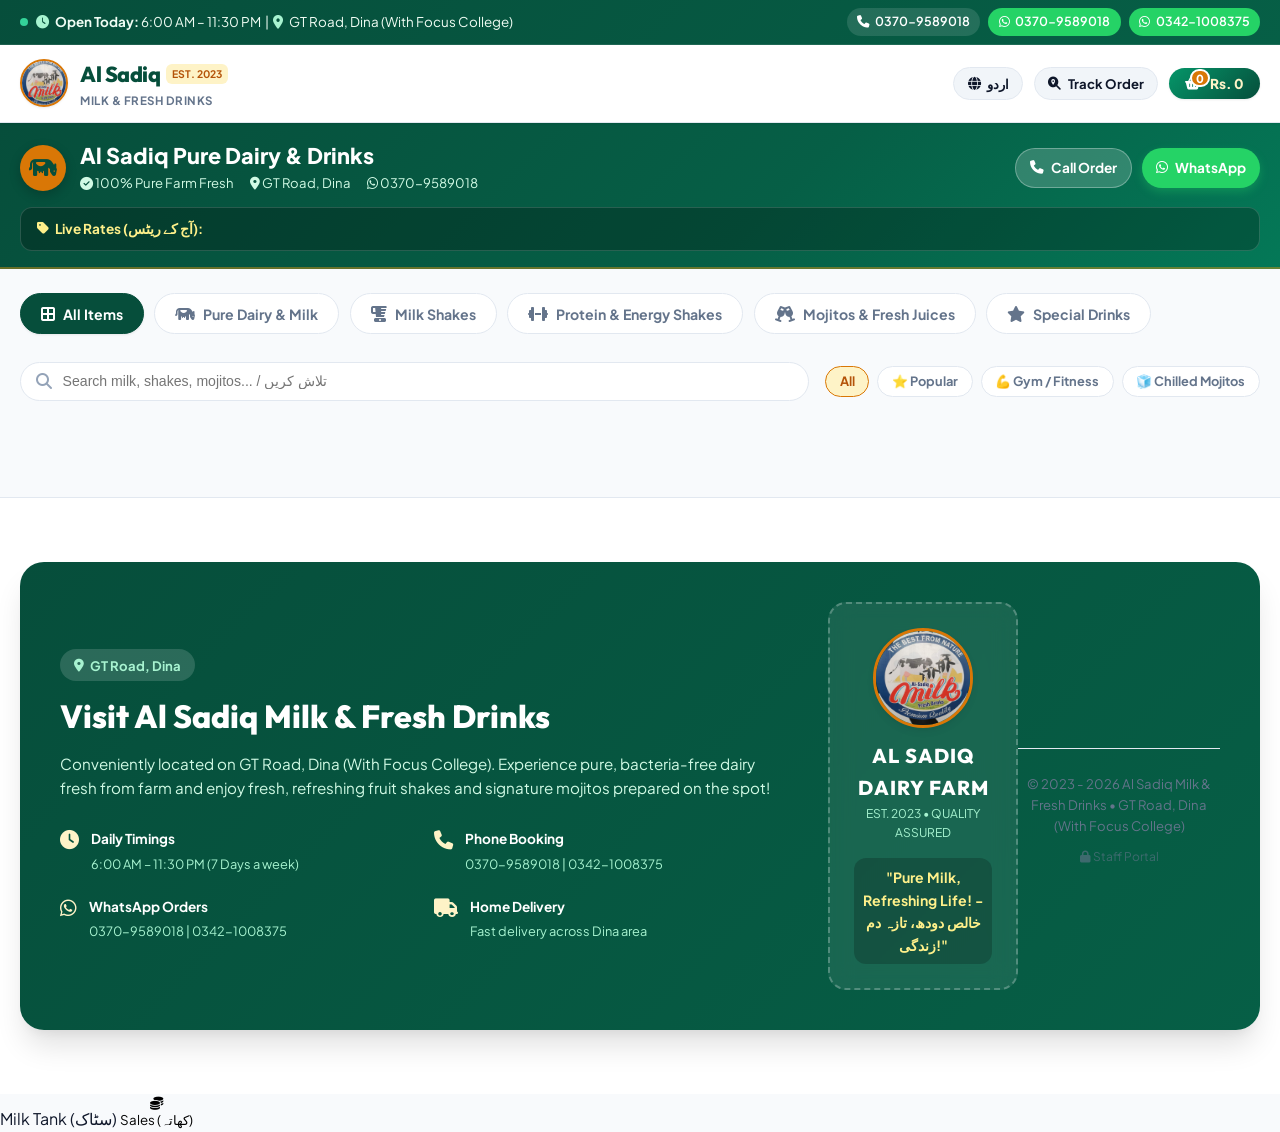
==== commit 28032473: "Add files via upload" ====
--- a/android/app/src/main/assets/index.html
+++ b/android/app/src/main/assets/index.html
@@ -59,20 +59,6 @@
         </div>
       </div>
 
-      <!-- View Switcher Tabs (Customer vs Staff Dashboard) -->
-      <div class="view-switch-control">
-        <button type="button" class="view-btn active" id="btnViewCustomer">
-          <i class="fa-solid fa-bag-shopping"></i>
-          <span class="btn-lbl-en">Customer Order</span>
-          <span class="btn-lbl-ur">گاہک مینو</span>
-        </button>
-        <button type="button" class="view-btn" id="btnViewStaff">
-          <i class="fa-solid fa-cash-register"></i>
-          <span class="btn-lbl-en">Shop Counter Dashboard</span>
-          <span class="btn-lbl-ur">اسٹاف ڈیش بورڈ</span>
-          <span class="badge-order-count" id="staffLiveOrderBadge">0</span>
-        </button>
-      </div>
 
       <!-- Nav Actions -->
       <div class="nav-actions">
@@ -262,6 +248,11 @@
                 "Pure Milk, Refreshing Life! - خالص دودھ، تازہ دم زندگی!"
               </div>
             </div>
+          <div class="footer-staff-access" style="text-align:center; padding: 1.5rem 0 0.5rem 0; border-top: 1px solid var(--border-color); margin-top: 2rem;">
+            <p style="font-size:0.82rem; color:var(--text-muted); margin-bottom:0.4rem;">© 2023 - 2026 Al Sadiq Milk & Fresh Drinks • GT Road, Dina (With Focus College)</p>
+            <a href="staff.html" class="staff-portal-link" style="color:var(--text-muted); font-size:0.75rem; text-decoration:none; opacity:0.6; transition:opacity 0.2s;" title="Authorized Staff Access Only">
+              <i class="fa-solid fa-lock"></i> Staff Portal
+            </a>
           </div>
         </div>
       </div>
@@ -270,418 +261,6 @@
   </main>
 
   <!-- ========================================================================= -->
-  <!-- 2. STAFF / SHOP COUNTER DASHBOARD VIEW -->
-  <!-- ========================================================================= -->
-  <section class="view-container" id="staffView">
-    <div class="container staff-dashboard-inner">
-      
-      <!-- Staff Top Dashboard Header -->
-      <div class="staff-header-banner">
-        <div class="staff-header-info">
-          <div class="staff-badge">
-            <i class="fa-solid fa-cash-register"></i>
-            <span>COUNTER POS & ORDER DISPATCH</span>
-          </div>
-          <h1>
-            <span class="en-text">Al Sadiq Shop Live Orders Manager</span>
-            <span class="ur-text">الصادق لائیو آرڈرز ڈیش بورڈ</span>
-          </h1>
-          <p>
-            <span class="en-text">Live incoming online bookings, kitchen prep queue, counter tickets, and instant price manager.</span>
-            <span class="ur-text">آن لائن موصول ہونے والی بکنگز، کچن و کاؤنٹر آرڈر سلپس، اور ریٹس اپ ڈیٹ۔</span>
-          </p>
-        </div>
-        <div class="staff-header-actions">
-          <div class="cloud-sync-pill" id="cloudSyncStatusPill" title="Live Cloud Synchronization">
-            <span class="sync-dot"></span>
-            <span id="cloudSyncStatusText">Cloud: Connected</span>
-          </div>
-          <button type="button" class="btn-staff-quick-action" id="btnManualSync" style="background:#0284c7; color:#fff;" title="Sync Orders from Cloud Now">
-            <i class="fa-solid fa-arrows-rotate"></i> Sync Cloud
-          </button>
-          <button type="button" class="btn-sound-toggle" id="soundToggleBtn" title="Toggle Sound Chime">
-            <i class="fa-solid fa-volume-high" id="soundIcon"></i>
-            <span id="soundLabel">Sound: ON</span>
-          </button>
-          <button type="button" class="btn-staff-quick-action" id="openMilkInwardModalBtn" style="background:#059669; color:#fff;">
-            <i class="fa-solid fa-plus-circle"></i> Record Milk Inward (دودھ آمد)
-          </button>
-          <button type="button" class="btn-staff-quick-action" id="openMilkUsageModalBtn" style="background:#8b5cf6; color:#fff;">
-            <i class="fa-solid fa-blender"></i> Dahi / Usage Prep (دہی میں استعمال)
-          </button>
-          <button type="button" class="btn-staff-quick-action" id="openCounterSaleModalBtn" style="background:#f59e0b; color:#fff;">
-            <i class="fa-solid fa-cash-register"></i> Quick Counter Sale (کاؤنٹر سیل)
-          </button>
-          <button type="button" class="btn-edit-whatsapp" id="openWhatsAppSettingsBtn" style="background:#25d366; color:#fff; border-color:#25d366;">
-            <i class="fa-brands fa-whatsapp"></i> WhatsApp & Cloud
-          </button>
-          <button type="button" class="btn-edit-prices" id="openPriceManagerBtn" style="background:var(--brand-emerald-dark); color:#fff; border-color:var(--brand-emerald-dark);">
-            <i class="fa-solid fa-utensils"></i> Menu & Price Manager (مینو مینیجر)
-          </button>
-          <button type="button" class="btn-export-orders" id="exportDailySummaryBtn">
-            <i class="fa-solid fa-file-invoice"></i> Daily Full Sheet
-          </button>
-          <button type="button" class="btn-staff-quick-action" id="btnLockStaffDashboard" style="background:#dc2626; color:#fff;" title="Lock Staff Dashboard">
-            <i class="fa-solid fa-lock"></i> Lock (لاگ آؤٹ)
-          </button>
-        </div>
-      </div>
-
-      <!-- Staff Dashboard Module Tabs (Bookings vs Milk Register vs Sales Register) -->
-      <div class="staff-module-tabs">
-        <button type="button" class="module-nav-btn active" id="tabBtnOrders" onclick="switchStaffModule('orders')">
-          <i class="fa-solid fa-clipboard-list"></i>
-          <span>1. Customer Bookings (<strong id="badgeOrdersCount">0</strong>)</span>
-        </button>
-        <button type="button" class="module-nav-btn" id="tabBtnMilk" onclick="switchStaffModule('milk')">
-          <i class="fa-solid fa-bottle-droplet"></i>
-          <span>2. Daily Milk Inward & Stock Register (دودھ آمد و اخراج)</span>
-        </button>
-        <button type="button" class="module-nav-btn" id="tabBtnSales" onclick="switchStaffModule('sales')">
-          <i class="fa-solid fa-coins"></i>
-          <span>3. Daily Sales & Revenue Register (روزانہ سیلز کھاتہ)</span>
-        </button>
-      </div>
-
-      <!-- ========================================================================= -->
-      <!-- MODULE 1: CUSTOMER ONLINE BOOKINGS QUEUE -->
-      <!-- ========================================================================= -->
-      <div class="staff-module-content active" id="staffModuleOrders">
-        
-        <!-- Summary KPI Metrics for Orders -->
-        <div class="staff-kpi-grid">
-          <div class="kpi-card">
-            <div class="kpi-icon icon-blue"><i class="fa-solid fa-cart-shopping"></i></div>
-            <div class="kpi-body">
-              <span class="kpi-title">Today's Total Bookings</span>
-              <h3 class="kpi-value" id="kpiTotalBookings">0</h3>
-              <span class="kpi-sub" id="kpiActiveCount">0 Active Now</span>
-            </div>
-          </div>
-          <div class="kpi-card">
-            <div class="kpi-icon icon-gold"><i class="fa-solid fa-bottle-droplet"></i></div>
-            <div class="kpi-body">
-              <span class="kpi-title">Fresh Milk Volume</span>
-              <h3 class="kpi-value" id="kpiMilkVolume">0 L</h3>
-              <span class="kpi-sub" id="kpiMilkBreakdown">Cow: 0L | Buffalo: 0L</span>
-            </div>
-          </div>
-          <div class="kpi-card">
-            <div class="kpi-icon icon-purple"><i class="fa-solid fa-blender"></i></div>
-            <div class="kpi-body">
-              <span class="kpi-title">Shakes & Drinks</span>
-              <h3 class="kpi-value" id="kpiDrinksCount">0 Items</h3>
-              <span class="kpi-sub" id="kpiShakesBreakdown">Milkshakes & Mojitos</span>
-            </div>
-          </div>
-          <div class="kpi-card">
-            <div class="kpi-icon icon-green"><i class="fa-solid fa-money-bill-wave"></i></div>
-            <div class="kpi-body">
-              <span class="kpi-title">Bookings Value</span>
-              <h3 class="kpi-value" id="kpiTotalRevenue">Rs. 0</h3>
-              <span class="kpi-sub">Pay at Shop / COD</span>
-            </div>
-          </div>
-        </div>
-
-        <div class="staff-orders-section">
-          <div class="orders-toolbar">
-            <div class="orders-status-filters" id="staffStatusFilters">
-              <button type="button" class="filter-tab active" data-status="all">
-                All Orders (<span id="countAll">0</span>)
-              </button>
-              <button type="button" class="filter-tab tab-pending" data-status="pending">
-                <span class="status-indicator yellow"></span> New Bookings (<span id="countPending">0</span>)
-              </button>
-              <button type="button" class="filter-tab tab-preparing" data-status="preparing">
-                <span class="status-indicator blue"></span> Preparing (<span id="countPreparing">0</span>)
-              </button>
-              <button type="button" class="filter-tab tab-ready" data-status="ready">
-                <span class="status-indicator green"></span> Ready for Pickup (<span id="countReady">0</span>)
-              </button>
-              <button type="button" class="filter-tab tab-completed" data-status="completed">
-                <span class="status-indicator gray"></span> Completed (<span id="countCompleted">0</span>)
-              </button>
-            </div>
-
-            <div style="display:flex; align-items:center; gap:0.5rem; flex-wrap:wrap;">
-              <button type="button" class="btn-clear-completed" onclick="clearCompletedBookings()" title="Clear Finished Orders">
-                <i class="fa-solid fa-trash-can"></i>
-                <span class="en-text">Clear Completed</span>
-                <span class="ur-text">مکمل آرڈرز صاف کریں</span>
-              </button>
-
-              <div class="orders-search-box">
-                <i class="fa-solid fa-magnifying-glass"></i>
-                <input type="text" id="staffOrderSearchInput" placeholder="Filter by Token, Name, Phone...">
-              </div>
-            </div>
-          </div>
-
-          <!-- Orders Grid -->
-          <div class="staff-orders-grid" id="staffOrdersList">
-            <!-- Populated by JS -->
-          </div>
-        </div>
-
-      </div>
-
-      <!-- ========================================================================= -->
-      <!-- MODULE 2: DAILY MILK INWARD / OUTWARD & STOCK REGISTER (دودھ آمد و اخراج) -->
-      <!-- ========================================================================= -->
-      <div class="staff-module-content" id="staffModuleMilk" style="display:none;">
-        
-        <!-- Milk Inventory KPI Cards -->
-        <div class="staff-kpi-grid">
-          <div class="kpi-card" style="border-top: 4px solid #059669;">
-            <div class="kpi-icon icon-green"><i class="fa-solid fa-arrow-down-long"></i></div>
-            <div class="kpi-body">
-              <span class="kpi-title">Total Milk Received (آمد)</span>
-              <h3 class="kpi-value" id="kpiMilkInTotal">0 L</h3>
-              <span class="kpi-sub" id="kpiMilkInBreakdown">Cow: 0L | Buffalo: 0L</span>
-            </div>
-          </div>
-
-          <div class="kpi-card" style="border-top: 4px solid #ef4444;">
-            <div class="kpi-icon" style="background:#fee2e2; color:#ef4444;"><i class="fa-solid fa-arrow-up-long"></i></div>
-            <div class="kpi-body">
-              <span class="kpi-title">Total Milk Dispatched / Sold (اخراج)</span>
-              <h3 class="kpi-value" id="kpiMilkOutTotal">0 L</h3>
-              <span class="kpi-sub" id="kpiMilkOutBreakdown">Bookings + Counter Sales</span>
-            </div>
-          </div>
-
-          <div class="kpi-card" style="border-top: 4px solid #8b5cf6;">
-            <div class="kpi-icon icon-purple"><i class="fa-solid fa-bowl-food"></i></div>
-            <div class="kpi-body">
-              <span class="kpi-title">Converted to Dahi (دہی تیاری)</span>
-              <h3 class="kpi-value" id="kpiMilkDahiTotal">0 L</h3>
-              <span class="kpi-sub" id="kpiDahiMatkaYield">Approx ~0 KG Dahi</span>
-            </div>
-          </div>
-
-          <div class="kpi-card" style="border-top: 4px solid var(--brand-gold);">
-            <div class="kpi-icon icon-gold"><i class="fa-solid fa-warehouse"></i></div>
-            <div class="kpi-body">
-              <span class="kpi-title">Current Tank Stock (موجودہ سٹاک)</span>
-              <h3 class="kpi-value" id="kpiMilkBalanceTotal">0 L</h3>
-              <span class="kpi-sub" id="kpiMilkBalBreakdown">Cow: 0L | Buffalo: 0L</span>
-            </div>
-          </div>
-        </div>
-
-        <!-- Live Tank Level Visual Gauges -->
-        <div class="milk-tanks-visual-panel">
-          <div class="tank-card">
-            <div class="tank-header">
-              <div>
-                <h4><i class="fa-solid fa-glass-water"></i> Cow Milk Tank (گائے کا دودھ)</h4>
-                <span class="tank-rate-tag" id="tankRateTagCow">Rs. 220 / Liter</span>
-              </div>
-              <span class="tank-status-badge in-stock" id="badgeCowTankStatus">Available</span>
-            </div>
-            <div class="tank-meter-bar">
-              <div class="tank-meter-fill cow-fill" id="meterFillCow" style="width: 65%;"></div>
-            </div>
-            <div class="tank-details-row">
-              <span>Received: <strong id="lblCowIn">0 L</strong></span>
-              <span>Dispatched: <strong id="lblCowOut">0 L</strong></span>
-              <span>Available Balance: <strong class="text-gold" id="lblCowBal">0 L</strong></span>
-            </div>
-          </div>
-
-          <div class="tank-card">
-            <div class="tank-header">
-              <div>
-                <h4><i class="fa-solid fa-glass-water"></i> Buffalo Milk Tank (بھینس کا دودھ)</h4>
-                <span class="tank-rate-tag" id="tankRateTagBuffalo">Rs. 280 / Liter</span>
-              </div>
-              <span class="tank-status-badge in-stock" id="badgeBuffaloTankStatus">Available</span>
-            </div>
-            <div class="tank-meter-bar">
-              <div class="tank-meter-fill buffalo-fill" id="meterFillBuffalo" style="width: 75%;"></div>
-            </div>
-            <div class="tank-details-row">
-              <span>Received: <strong id="lblBuffaloIn">0 L</strong></span>
-              <span>Dahi & Sold: <strong id="lblBuffaloOut">0 L</strong></span>
-              <span>Available Balance: <strong class="text-gold" id="lblBuffaloBal">0 L</strong></span>
-            </div>
-          </div>
-
-          <div class="tank-card">
-            <div class="tank-header">
-              <div>
-                <h4><i class="fa-solid fa-glass-water"></i> Mixed Pure Milk (مکس دودھ)</h4>
-                <span class="tank-rate-tag" id="tankRateTagMixed">Rs. 240 / Liter</span>
-              </div>
-              <span class="tank-status-badge in-stock" id="badgeMixedTankStatus">Available</span>
-            </div>
-            <div class="tank-meter-bar">
-              <div class="tank-meter-fill mixed-fill" id="meterFillMixed" style="width: 50%;"></div>
-            </div>
-            <div class="tank-details-row">
-              <span>Received: <strong id="lblMixedIn">0 L</strong></span>
-              <span>Dispatched: <strong id="lblMixedOut">0 L</strong></span>
-              <span>Available Balance: <strong class="text-gold" id="lblMixedBal">0 L</strong></span>
-            </div>
-          </div>
-        </div>
-
-        <!-- Milk Ledger Transactions Section -->
-        <div class="staff-orders-section">
-          <div class="orders-toolbar">
-            <div class="orders-status-filters" id="milkLedgerFilters">
-              <button type="button" class="filter-tab active" data-filter="all">All Entries</button>
-              <button type="button" class="filter-tab" data-filter="IN"><i class="fa-solid fa-arrow-down"></i> Inward (آمد)</button>
-              <button type="button" class="filter-tab" data-filter="OUT"><i class="fa-solid fa-arrow-up"></i> Outward (اخراج)</button>
-              <button type="button" class="filter-tab" data-filter="DAHI"><i class="fa-solid fa-bowl-food"></i> Dahi Prep</button>
-              <button type="button" class="filter-tab" data-filter="USAGE"><i class="fa-solid fa-blender"></i> Shakes Prep</button>
-            </div>
-
-            <div class="ledger-action-btns">
-              <button type="button" class="btn-sm-action green" id="btnQuickMilkIn">
-                <i class="fa-solid fa-plus"></i> Add Inward (آمد)
-              </button>
-              <button type="button" class="btn-sm-action purple" id="btnQuickDahiPrep">
-                <i class="fa-solid fa-blender"></i> Set Dahi (دہی)
-              </button>
-              <button type="button" class="btn-sm-action blue" id="btnPrintMilkReport">
-                <i class="fa-solid fa-print"></i> Print Stock Sheet
-              </button>
-            </div>
-          </div>
-
-          <!-- Milk Ledger Table -->
-          <div class="ledger-table-wrapper">
-            <table class="styled-table">
-              <thead>
-                <tr>
-                  <th>Time & Batch</th>
-                  <th>Entry Type (آمد / اخراج)</th>
-                  <th>Milk Variety (دودھ کی قسم)</th>
-                  <th>Volume (Liters)</th>
-                  <th>Closing Tank Stock</th>
-                  <th>Source / Details / Customer</th>
-                  <th>Actions</th>
-                </tr>
-              </thead>
-              <tbody id="milkLedgerTableBody">
-                <!-- Populated by JS -->
-              </tbody>
-            </table>
-          </div>
-        </div>
-
-      </div>
-
-      <!-- ========================================================================= -->
-      <!-- MODULE 3: DAILY SALES & REVENUE REGISTER (روزانہ سیلز و بکری کھاتہ) -->
-      <!-- ========================================================================= -->
-      <div class="staff-module-content" id="staffModuleSales" style="display:none;">
-        
-        <!-- Sales & Revenue KPI Cards -->
-        <div class="staff-kpi-grid">
-          <div class="kpi-card" style="border-top: 4px solid var(--brand-gold);">
-            <div class="kpi-icon icon-gold"><i class="fa-solid fa-coins"></i></div>
-            <div class="kpi-body">
-              <span class="kpi-title">Total Daily Sales (کل یومیہ بکری)</span>
-              <h3 class="kpi-value" id="kpiSalesGrossTotal">Rs. 0</h3>
-              <span class="kpi-sub" id="kpiSalesCountTotal">0 Total Invoices / Slips</span>
-            </div>
-          </div>
-
-          <div class="kpi-card" style="border-top: 4px solid #0284c7;">
-            <div class="kpi-icon icon-blue"><i class="fa-solid fa-bottle-droplet"></i></div>
-            <div class="kpi-body">
-              <span class="kpi-title">Milk Sales Revenue</span>
-              <h3 class="kpi-value" id="kpiSalesMilkTotal">Rs. 0</h3>
-              <span class="kpi-sub" id="kpiSalesMilkLiters">0 Liters Sold</span>
-            </div>
-          </div>
-
-          <div class="kpi-card" style="border-top: 4px solid #8b5cf6;">
-            <div class="kpi-icon icon-purple"><i class="fa-solid fa-bowl-food"></i></div>
-            <div class="kpi-body">
-              <span class="kpi-title">Dahi & Dairy Products</span>
-              <h3 class="kpi-value" id="kpiSalesDahiTotal">Rs. 0</h3>
-              <span class="kpi-sub">Fresh Dahi, Kheer, Bottles</span>
-            </div>
-          </div>
-
-          <div class="kpi-card" style="border-top: 4px solid #059669;">
-            <div class="kpi-icon icon-green"><i class="fa-solid fa-blender"></i></div>
-            <div class="kpi-body">
-              <span class="kpi-title">Shakes & Mojitos</span>
-              <h3 class="kpi-value" id="kpiSalesDrinksTotal">Rs. 0</h3>
-              <span class="kpi-sub">Protein, Fruit Shakes & Mojitos</span>
-            </div>
-          </div>
-        </div>
-
-        <!-- Sales Ledger Section -->
-        <div class="staff-orders-section">
-          <div class="orders-toolbar">
-            <div class="orders-status-filters" id="salesLedgerFilters">
-              <button type="button" class="filter-tab active" data-sale-type="all">All Sales (<span id="salesCountAll">0</span>)</button>
-              <button type="button" class="filter-tab" data-sale-type="booking">Online Bookings (<span id="salesCountBookings">0</span>)</button>
-              <button type="button" class="filter-tab" data-sale-type="walkin">Counter Walk-in (<span id="salesCountWalkin">0</span>)</button>
-            </div>
-
-            <div class="ledger-action-btns">
-              <button type="button" class="btn-sm-action gold" id="btnOpenWalkinSaleModal">
-                <i class="fa-solid fa-plus-circle"></i> + Add Counter Cash Sale (نقد سیل)
-              </button>
-              <button type="button" class="btn-sm-action green" id="btnShareSalesWhatsApp">
-                <i class="fa-brands fa-whatsapp"></i> Share Daily Sales on WhatsApp
-              </button>
-              <button type="button" class="btn-sm-action blue" id="btnPrintSalesLedger">
-                <i class="fa-solid fa-print"></i> Print Sales Sheet
-              </button>
-            </div>
-          </div>
-
-          <!-- Sales Ledger Table -->
-          <div class="ledger-table-wrapper">
-            <table class="styled-table">
-              <thead>
-                <tr>
-                  <th>Time</th>
-                  <th>Slip / Token #</th>
-                  <th>Customer / Source</th>
-                  <th>Type (نوعیت)</th>
-                  <th>Items Breakdown</th>
-                  <th>Payment Mode</th>
-                  <th>Total Amount (PKR)</th>
-                  <th>Actions</th>
-                </tr>
-              </thead>
-              <tbody id="salesLedgerTableBody">
-                <!-- Populated by JS -->
-              </tbody>
-            </table>
-          </div>
-        </div>
-
-      </div>
-
-      <!-- Mobile Sticky Bottom Navigation for Staff Mode -->
-      <nav class="staff-mobile-nav" id="staffMobileNav">
-        <button type="button" class="staff-mob-btn active" id="mobStaffBtnOrders" onclick="switchStaffModule('orders')">
-          <div class="mob-icon-wrap">
-            <i class="fa-solid fa-clipboard-list"></i>
-            <span class="mob-badge" id="mobBadgeOrders">0</span>
-          </div>
-          <span>Orders (آرڈرز)</span>
-        </button>
-        <button type="button" class="staff-mob-btn highlight-btn" id="mobStaffBtnPOS" onclick="openQuickCounterSale()">
-          <div class="mob-icon-wrap">
-            <i class="fa-solid fa-bolt"></i>
-          </div>
-          <span>Quick Sale (سیل)</span>
-        </button>
-        <button type="button" class="staff-mob-btn" id="mobStaffBtnMilk" onclick="switchStaffModule('milk')">
-          <div class="mob-icon-wrap">
-            <i class="fa-solid fa-bottle-droplet"></i>
           </div>
           <span>Milk Tank (سٹاک)</span>
         </button>
@@ -1071,591 +650,8 @@
       </div>
     </div>
   </div>
-
-  <!-- ========================================================================= -->
-  <!-- 8. KITCHEN ORDER TICKET (KOT) / COUNTER SLIP MODAL FOR STAFF -->
-  <!-- ========================================================================= -->
-  <div class="modal-backdrop" id="kitchenSlipModal">
-    <div class="modal-card kitchen-slip-card">
-      <div class="modal-header no-print">
-        <div class="modal-title-group">
-          <span class="badge-pill">Staff Print</span>
-          <h3>Counter / Kitchen Order Ticket</h3>
-        </div>
-        <button type="button" class="btn-modal-close" id="closeKitchenSlipBtn"><i class="fa-solid fa-xmark"></i></button>
-      </div>
-
-      <div class="modal-body printable-slip-body" id="printableKitchenSlip">
-        <div class="kot-slip">
-          <div class="kot-header">
-            <h2>AL SADIQ DAIRY & FRESH DRINKS</h2>
-            <p>GT Road, Dina (With Focus College) • 0370-9589018</p>
-            <div class="kot-divider">================================</div>
-            <div class="kot-token-row">
-              <span class="kot-token-badge" id="kotTokenNumber">TOKEN # ASD-101</span>
-              <span class="kot-order-type" id="kotOrderType">PICKUP</span>
-            </div>
-            <div class="kot-meta-row">
-              <span>Date: <strong id="kotDate">16-Aug-2026</strong></span>
-              <span>Time Slot: <strong id="kotTime">ASAP</strong></span>
-            </div>
-            <div class="kot-meta-row">
-              <span>Customer: <strong id="kotCustomer">Ali</strong></span>
-              <span>Phone: <strong id="kotPhone">0342-1234567</strong></span>
-            </div>
-            <div class="kot-divider">--------------------------------</div>
-          </div>
-
-          <div class="kot-items-table">
-            <div class="kot-th-row">
-              <span class="kot-col-qty">QTY</span>
-              <span class="kot-col-item">ITEM & CUSTOMIZATION</span>
-              <span class="kot-col-amt">PRICE</span>
-            </div>
-            <div class="kot-divider">--------------------------------</div>
-            <div id="kotItemsList">
-              <!-- Populated by JS -->
-            </div>
-            <div class="kot-divider">================================</div>
-            <div class="kot-total-row">
-              <span>TOTAL PAYABLE:</span>
-              <strong id="kotGrandTotal">Rs. 0</strong>
-            </div>
-            <div class="kot-notes-box" id="kotNotesBox" style="display:none;">
-              <strong>CUSTOMER NOTE:</strong>
-              <p id="kotNotesText"></p>
-            </div>
-            <div class="kot-footer">
-              <p>*** THANK YOU FOR VISITING AL SADIQ ***</p>
-              <p>Pure Milk, Refreshing Life!</p>
-            </div>
-          </div>
-        </div>
-      </div>
-
-      <div class="modal-footer no-print">
-        <button type="button" class="btn-modal-cancel" id="cancelKitchenSlipBtn">Close</button>
-        <button type="button" class="btn-print-slip" onclick="window.print();">
-          <i class="fa-solid fa-print"></i> Print Ticket (Thermal / A4)
-        </button>
-      </div>
-    </div>
-  </div>
-
-  <!-- ========================================================================= -->
-  <!-- 9. FULL MENU & PRICE MANAGER MODAL FOR STAFF -->
-  <!-- ========================================================================= -->
-  <div class="modal-backdrop" id="priceManagerModal">
-    <div class="modal-card menu-manager-modal-card">
-      <div class="modal-header">
-        <div class="modal-title-group">
-          <span class="badge-pill" style="background:var(--brand-emerald-dark); color:#fff;"><i class="fa-solid fa-utensils"></i> Menu Management</span>
-          <h3>Al Sadiq Menu & Price Manager</h3>
-          <span class="modal-item-urdu">مکمل مینو، نئے آئٹمز، ریٹس اور دستیابی کا کنٹرول</span>
-        </div>
-        <button type="button" class="btn-modal-close" id="closePriceManagerBtn"><i class="fa-solid fa-xmark"></i></button>
-      </div>
-
-      <div class="modal-body">
-        <!-- Menu Manager Toolbar -->
-        <div class="menu-manager-toolbar">
-          <div class="menu-manager-controls">
-            <div class="orders-search-box" style="margin:0; min-width:220px; flex:1;">
-              <i class="fa-solid fa-magnifying-glass"></i>
-              <input type="text" id="menuManagerSearchInput" placeholder="Search menu item / نام تلاش کریں...">
-            </div>
-
-            <select id="menuManagerCatFilter" class="styled-input" style="padding:0.45rem 0.75rem; font-size:0.85rem; width:auto;">
-              <option value="all">All Categories (تمام کیٹیگریز)</option>
-              <option value="dairy">Pure Farm Dairy (خالص ڈیری)</option>
-              <option value="milkshakes">Fruit Milkshakes (ملک شیکس)</option>
-              <option value="protein">Gym Protein Shakes (پروٹین شیکس)</option>
-              <option value="mojitos">Mojitos & Coolers (موجیتوز)</option>
-              <option value="specials">Special Drinks (اسپیشل ڈرنکس)</option>
-            </select>
-          </div>
-
-          <button type="button" class="btn-add-new-menu-item" onclick="openAddItemModal()">
-            <i class="fa-solid fa-plus-circle"></i> Add New Menu Item (نیا آئٹم شامل کریں)
-          </button>
-        </div>
-
-        <!-- Table Container -->
-        <div class="menu-mgr-table-wrap">
-          <table class="menu-mgr-table">
-            <thead>
-              <tr>
-                <th style="min-width:180px;">Item (نام / تصویر)</th>
-                <th>Category</th>
-                <th style="min-width:110px;">Price (PKR)</th>
-                <th>Status</th>
-                <th style="min-width:90px; text-align:center;">Actions</th>
-              </tr>
-            </thead>
-            <tbody id="priceManagerTableBody">
-              <!-- Populated by JS -->
-            </tbody>
-          </table>
-        </div>
-      </div>
-
-      <div class="modal-footer">
-        <button type="button" class="btn-modal-cancel" id="resetDefaultPricesBtn">
-          <i class="fa-solid fa-rotate-left"></i> Reset Defaults (پہلے جیسا کریں)
-        </button>
-        <button type="button" class="btn-save-prices" id="savePriceChangesBtn">
-          <i class="fa-solid fa-check"></i> Save & Apply Changes (محفوظ کریں)
-        </button>
-      </div>
-    </div>
-  </div>
-
-  <!-- ========================================================================= -->
-  <!-- 9.5 ADD / EDIT MENU ITEM MODAL -->
-  <!-- ========================================================================= -->
-  <div class="modal-backdrop" id="menuItemEditorModal">
-    <div class="modal-card" style="max-width: 580px;">
-      <div class="modal-header">
-        <div class="modal-title-group">
-          <span class="badge-pill" style="background:#0284c7; color:#fff;" id="itemEditorBadge">
-            <i class="fa-solid fa-pen-to-square"></i> Item Editor
-          </span>
-          <h3 id="itemEditorModalTitle">Add New Menu Item</h3>
-          <span class="modal-item-urdu" id="itemEditorModalUrdu">مینو میں نیا آئٹم شامل کریں یا تبدیل کریں</span>
-        </div>
-        <button type="button" class="btn-modal-close" id="closeItemEditorModalBtn"><i class="fa-solid fa-xmark"></i></button>
-      </div>
-
-      <form id="menuItemEditorForm">
-        <input type="hidden" id="editItemId">
-
-        <div class="modal-body">
-          <div style="display:grid; grid-template-columns: 1fr 1fr; gap:0.75rem;">
-            <div class="custom-field-group">
-              <label class="field-title"><i class="fa-solid fa-tag"></i> English Name *</label>
-              <input type="text" id="editItemNameEn" class="styled-input" placeholder="e.g. Special Mango Shake" required>
-            </div>
-            <div class="custom-field-group">
-              <label class="field-title"><i class="fa-solid fa-pen-nib"></i> Urdu Name (اردو نام) *</label>
-              <input type="text" id="editItemNameUr" class="styled-input" placeholder="مثال: اسپیشل مینگو شیک" required>
-            </div>
-          </div>
-
-          <div style="display:grid; grid-template-columns: 1fr 1fr 1fr; gap:0.75rem;">
-            <div class="custom-field-group">
-              <label class="field-title"><i class="fa-solid fa-layer-group"></i> Category *</label>
-              <select id="editItemCategory" class="styled-input" required>
-                <option value="dairy">Pure Farm Dairy</option>
-                <option value="milkshakes">Fruit Milkshakes</option>
-                <option value="protein">Gym Protein Shakes</option>
-                <option value="mojitos">Mojitos & Coolers</option>
-                <option value="specials">Special Drinks</option>
-              </select>
-            </div>
-            <div class="custom-field-group">
-              <label class="field-title"><i class="fa-solid fa-money-bill-wave"></i> Price (Rs.) *</label>
-              <input type="number" id="editItemPrice" class="styled-input" placeholder="e.g. 250" min="1" step="5" required>
-            </div>
-            <div class="custom-field-group">
-              <label class="field-title"><i class="fa-solid fa-scale-balanced"></i> Unit *</label>
-              <select id="editItemUnit" class="styled-input" required>
-                <option value="Liter">Liter (لیٹر)</option>
-                <option value="KG">KG (کلو)</option>
-                <option value="Glass" selected>Glass (گلاس)</option>
-                <option value="Bottle">Bottle (بوتل)</option>
-                <option value="Cup">Cup (کپ)</option>
-                <option value="Bowl">Bowl (پیالہ)</option>
-              </select>
-            </div>
-          </div>
-
-          <div style="display:grid; grid-template-columns: 1fr 1fr; gap:0.75rem;">
-            <div class="custom-field-group">
-              <label class="field-title"><i class="fa-solid fa-award"></i> Badge / Tag (Optional)</label>
-              <input type="text" id="editItemBadge" class="styled-input" placeholder="e.g. Bestseller, Special, 30g Protein">
-            </div>
-            <div class="custom-field-group">
-              <label class="field-title"><i class="fa-solid fa-toggle-on"></i> Availability Status</label>
-              <select id="editItemInStock" class="styled-input">
-                <option value="true" selected>In Stock (دستیاب ہے)</option>
-                <option value="false">Sold Out (ختم ہو گیا)</option>
-              </select>
-            </div>
-          </div>
-
-          <!-- Image Selection (Presets or Custom URL) -->
-          <div class="custom-field-group">
-            <label class="field-title"><i class="fa-solid fa-image"></i> Select Product Image (تصویر منتخب کریں)</label>
-            <input type="text" id="editItemImage" class="styled-input" value="assets/alsadiq_fresh_drink.jpg" placeholder="assets/alsadiq_fresh_drink.jpg">
-            
-            <div class="image-preset-picker" id="editorPresetPicker">
-              <div class="preset-thumb-option" data-img="assets/alsadiq_fresh_drink.jpg" title="Al-Sadiq Fresh Drink Glass">
-                <img src="assets/alsadiq_fresh_drink.jpg" alt="Fresh Drink">
-              </div>
-              <div class="preset-thumb-option" data-img="assets/dairy.jpg" title="Pure Dairy Milk & Dahi">
-                <img src="assets/dairy.jpg" alt="Dairy">
-              </div>
-              <div class="preset-thumb-option" data-img="assets/milkshakes.jpg" title="Fruit Milkshakes">
-                <img src="assets/milkshakes.jpg" alt="Milkshakes">
-              </div>
-              <div class="preset-thumb-option" data-img="assets/protein_shakes.jpg" title="Gym Protein Shake">
-                <img src="assets/protein_shakes.jpg" alt="Protein">
-              </div>
-              <div class="preset-thumb-option" data-img="assets/mojitos.jpg" title="Mojitos & Coolers">
-                <img src="assets/mojitos.jpg" alt="Mojitos">
-              </div>
-              <div class="preset-thumb-option" data-img="assets/alsadiq_logo.jpg" title="Official Logo Emblem">
-                <img src="assets/alsadiq_logo.jpg" alt="Logo">
-              </div>
-            </div>
-          </div>
-
-          <div style="display:grid; grid-template-columns: 1fr 1fr; gap:0.75rem;">
-            <div class="custom-field-group">
-              <label class="field-title"><i class="fa-regular fa-comment-dots"></i> English Description</label>
-              <textarea id="editItemDescEn" class="styled-textarea" rows="2" placeholder="Brief description in English..."></textarea>
-            </div>
-            <div class="custom-field-group">
-              <label class="field-title"><i class="fa-solid fa-feather"></i> Urdu Description (اردو تفصیل)</label>
-              <textarea id="editItemDescUr" class="styled-textarea" rows="2" placeholder="اردو میں مختصر تفصیل..."></textarea>
-            </div>
-          </div>
-        </div>
-
-        <div class="modal-footer">
-          <button type="button" class="btn-modal-cancel" id="cancelItemEditorBtn">Cancel</button>
-          <button type="submit" class="btn-save-prices" style="background:#0284c7;">
-            <i class="fa-solid fa-check"></i> <span id="btnSaveItemLabel">Save Item (محفوظ کریں)</span>
-          </button>
-        </div>
-      </form>
-    </div>
-  </div>
-
-  <!-- ========================================================================= -->
-  <!-- 10. WHATSAPP & CLOUD REALTIME SYNC SETTINGS MODAL -->
-  <!-- ========================================================================= -->
-  <div class="modal-backdrop" id="whatsappSettingsModal">
-    <div class="modal-card" style="max-width: 560px;">
-      <div class="modal-header">
-        <div class="modal-title-group">
-          <span class="badge-pill" style="background:#25d366; color:#fff;"><i class="fa-brands fa-whatsapp"></i> Settings</span>
-          <h3>WhatsApp & Cloud Live Sync Settings</h3>
-          <span class="modal-item-urdu">واٹس ایپ اور کلاؤڈ لائیو سنک ترتیبات</span>
-        </div>
-        <button type="button" class="btn-modal-close" id="closeWhatsAppSettingsBtn"><i class="fa-solid fa-xmark"></i></button>
-      </div>
-
-      <div class="modal-body">
-        <h4 style="font-size:0.95rem; margin-bottom:0.5rem; color:var(--text-heading);"><i class="fa-brands fa-whatsapp" style="color:#25d366;"></i> WhatsApp Counter Dispatch</h4>
-        <p class="manager-sub-note">
-          When any customer clicks "Confirm Booking", order receipts and dispatch slips are sent to these counter numbers.
-        </p>
-
-        <div class="custom-field-group">
-          <label class="field-title"><i class="fa-solid fa-mobile-screen-button"></i> Shop Primary WhatsApp (Number 1)</label>
-          <input type="text" id="settingWhatsApp1" class="styled-input" value="0370-9589018" placeholder="0370-9589018">
-        </div>
-
-        <div class="custom-field-group">
-          <label class="field-title"><i class="fa-solid fa-mobile-screen-button"></i> Shop Secondary WhatsApp (Number 2)</label>
-          <input type="text" id="settingWhatsApp2" class="styled-input" value="0342-1008375" placeholder="0342-1008375">
-        </div>
-
-        <div class="custom-field-group" style="background:var(--bg-card-subtle); padding:0.75rem; border-radius:var(--radius-md); margin-top:0.75rem;">
-          <label style="display:flex; align-items:center; gap:0.65rem; cursor:pointer; font-weight:600; font-size:0.85rem;">
-            <input type="checkbox" id="settingAutoOpenWhatsApp" checked style="width:18px; height:18px; accent-color:#25d366; cursor:pointer;">
-            <span>Automatically open WhatsApp window when customer confirms booking</span>
-          </label>
-        </div>
-
-        <hr style="margin: 1.25rem 0; border: none; border-top: 1px solid var(--border-color);">
-
-        <h4 style="font-size:0.95rem; margin-bottom:0.5rem; color:var(--text-heading);"><i class="fa-solid fa-cloud-bolt" style="color:#0284c7;"></i> Real-Time Cloud Synchronization (لائیو کلاؤڈ کنکشن)</h4>
-        <p class="manager-sub-note">
-          To sync orders in real time between your Android mobile phone and your computer, enter your free Google Firebase Realtime Database URL below:
-        </p>
-
-        <div style="background:#f0f9ff; border:1px solid #bae6fd; border-radius:var(--radius-md); padding:0.75rem; font-size:0.8rem; color:#0369a1; margin-bottom:0.85rem;">
-          <strong><i class="fa-solid fa-circle-info"></i> How to get your free Realtime Database in 1 minute:</strong>
-          <ol style="margin:0.35rem 0 0 1.2rem; padding:0; line-height:1.4;">
-            <li>Go to <strong>console.firebase.google.com</strong> and click <em>Add Project</em> (e.g. alsadiq-dairy).</li>
-            <li>Click <strong>Build ➔ Realtime Database ➔ Create Database</strong> (Select Test Mode / Rules: read:true, write:true).</li>
-            <li>Copy the URL (e.g. <code>https://alsadiq-dairy-xxxx-default-rtdb.firebaseio.com</code>) and paste it below.</li>
-          </ol>
-        </div>
-
-        <div class="custom-field-group">
-          <label class="field-title"><i class="fa-solid fa-database"></i> Firebase Realtime Database URL</label>
-          <input type="text" id="settingCloudSyncUrl" class="styled-input" placeholder="https://alsadiqmilkfreshdrinks-default-rtdb.europe-west1.firebasedatabase.app">
-        </div>
-
-        <div style="display:flex; gap:0.5rem; align-items:center; margin-top:0.5rem;">
-          <button type="button" class="btn-staff-quick-action" id="btnTestCloudSync" style="background:#0284c7; color:#fff; font-size:0.82rem; padding:0.45rem 0.9rem;">
-            <i class="fa-solid fa-signal"></i> Test Connection
-          </button>
-          <span id="cloudTestStatus" style="font-size:0.85rem; font-weight:700; color:var(--text-muted);">Status: Ready</span>
-        </div>
-
-        <hr style="margin: 1.25rem 0; border: none; border-top: 1px solid var(--border-color);">
-
-        <h4 style="font-size:0.95rem; margin-bottom:0.5rem; color:var(--text-heading);"><i class="fa-solid fa-key" style="color:var(--brand-gold);"></i> Staff Security PIN Code (اسٹاف سیکیورٹی پن کوڈ)</h4>
-        <p class="manager-sub-note">
-          Change the 4-digit PIN required to unlock and access the Shop Counter & Staff Dashboard.
-        </p>
-
-        <div class="custom-field-group">
-          <label class="field-title"><i class="fa-solid fa-lock"></i> 4-Digit Staff Security PIN</label>
-          <input type="password" id="settingStaffPin" class="styled-input" maxlength="8" placeholder="1234" value="1234" style="max-width:200px; font-weight:800; letter-spacing:3px;">
-        </div>
-      </div>
-
-      <div class="modal-footer">
-        <button type="button" class="btn-modal-cancel" id="cancelWhatsAppSettingsBtn">Cancel</button>
-        <button type="button" class="btn-save-prices" id="saveWhatsAppSettingsBtn" style="background:#25d366;">
-          <i class="fa-solid fa-check"></i> Save Settings
-        </button>
-      </div>
-    </div>
-  </div>
-
-  <!-- ========================================================================= -->
-  <!-- 11. RECORD MILK INWARD MODAL (فارم سے دودھ کی آمد) -->
-  <!-- ========================================================================= -->
-  <div class="modal-backdrop" id="milkInwardModal">
-    <div class="modal-card" style="max-width: 540px;">
-      <div class="modal-header">
-        <div class="modal-title-group">
-          <span class="badge-pill" style="background:#059669; color:#fff;"><i class="fa-solid fa-arrow-down-long"></i> Stock Inward</span>
-          <h3>Record Milk Inward (دودھ آمد)</h3>
-          <span class="modal-item-urdu">ڈیری فارم / سپلائی گاڑی سے دودھ موصولی کا اندراج</span>
-        </div>
-        <button type="button" class="btn-modal-close" id="closeMilkInwardModalBtn"><i class="fa-solid fa-xmark"></i></button>
-      </div>
-
-      <form id="milkInwardForm">
-        <div class="modal-body">
-          <div class="custom-field-group">
-            <label class="field-title"><i class="fa-solid fa-cow"></i> Milk Variety (دودھ کی قسم)</label>
-            <div class="radio-pill-group" style="display:grid; grid-template-columns:1fr 1fr 1fr; gap:0.5rem;">
-              <label class="radio-pill active">
-                <input type="radio" name="inwardMilkType" value="buffalo" checked>
-                <span>🐃 Buffalo (بھینس)</span>
-              </label>
-              <label class="radio-pill">
-                <input type="radio" name="inwardMilkType" value="cow">
-                <span>🐄 Cow (گائے)</span>
-              </label>
-              <label class="radio-pill">
-                <input type="radio" name="inwardMilkType" value="mixed">
-                <span>🥛 Mixed (مکس)</span>
-              </label>
-            </div>
-          </div>
-
-          <div class="custom-field-group">
-            <label class="field-title"><i class="fa-solid fa-bottle-droplet"></i> Liters Received (آمد لیٹرز)</label>
-            <div style="display:flex; gap:0.5rem; margin-bottom:0.5rem;">
-              <button type="button" class="btn-quick-qty" dir="ltr" onclick="setInwardQty(50)">50 L</button>
-              <button type="button" class="btn-quick-qty" dir="ltr" onclick="setInwardQty(100)">100 L</button>
-              <button type="button" class="btn-quick-qty" dir="ltr" onclick="setInwardQty(150)">150 L</button>
-              <button type="button" class="btn-quick-qty" dir="ltr" onclick="setInwardQty(200)">200 L</button>
-            </div>
-            <input type="number" id="inwardLiters" class="styled-input" placeholder="e.g. 100" min="1" max="5000" step="0.5" required>
-          </div>
-
-          <div class="custom-field-group">
-            <label class="field-title"><i class="fa-solid fa-clock"></i> Receiving Batch (ٹائم / شفٹ)</label>
-            <select id="inwardBatch" class="styled-input">
-              <option value="Morning (صبح کی شفٹ)" selected>Morning Batch (صبح 6:00 بجے والی گاڑی)</option>
-              <option value="Evening (شام کی شفٹ)">Evening Batch (شام 4:30 بجے والی گاڑی)</option>
-              <option value="Afternoon (دوپہر)">Afternoon Extra Supply</option>
-            </select>
-          </div>
-
-          <div class="custom-field-group">
-            <label class="field-title"><i class="fa-solid fa-truck"></i> Dairy Farm / Source Note</label>
-            <input type="text" id="inwardSource" class="styled-input" placeholder="e.g. Al Sadiq Dairy Farm Dina - Vehicle 1" value="Al Sadiq Dairy Farm (GT Road Dina)">
-          </div>
-
-          <div class="custom-field-group">
-            <label class="field-title"><i class="fa-solid fa-notes-medical"></i> Quality / Fat Note (Optional)</label>
-            <input type="text" id="inwardNotes" class="styled-input" placeholder="e.g. 7.5% Fat, Fresh Cold Morning Tanker">
-          </div>
-        </div>
-
-        <div class="modal-footer">
-          <button type="button" class="btn-modal-cancel" id="cancelMilkInwardBtn">Cancel</button>
-          <button type="submit" class="btn-save-prices" style="background:#059669;">
-            <i class="fa-solid fa-check"></i> Save Inward Record (محفوظ کریں)
-          </button>
-        </div>
-      </form>
-    </div>
-  </div>
-
-  <!-- ========================================================================= -->
-  <!-- 12. RECORD MILK CONVERSION / DAHI PREP MODAL -->
-  <!-- ========================================================================= -->
-  <div class="modal-backdrop" id="milkUsageModal">
-    <div class="modal-card" style="max-width: 540px;">
-      <div class="modal-header">
-        <div class="modal-title-group">
-          <span class="badge-pill" style="background:#8b5cf6; color:#fff;"><i class="fa-solid fa-bowl-food"></i> Conversion / Prep</span>
-          <h3>Dahi & Prep Usage (دہی و کھیر وغیرہ میں استعمال)</h3>
-          <span class="modal-item-urdu">دکان کے اندر دہی جمانے یا شیکس میں دودھ استعمال کا اندراج</span>
-        </div>
-        <button type="button" class="btn-modal-close" id="closeMilkUsageModalBtn"><i class="fa-solid fa-xmark"></i></button>
-      </div>
-
-      <form id="milkUsageForm">
-        <div class="modal-body">
-          <div class="custom-field-group">
-            <label class="field-title"><i class="fa-solid fa-list-check"></i> Purpose of Usage (استعمال کا مقصد)</label>
-            <select id="usagePurpose" class="styled-input">
-              <option value="DAHI" selected>🥣 Set Fresh Dahi (دہی جمانے کے لیے)</option>
-              <option value="KHEER">🍨 Shahi Kheer & Sweets (کھیر و مٹھائی تیاری)</option>
-              <option value="SHAKES">🥤 Milkshakes & Protein Base (شیکس بیس تیاری)</option>
-              <option value="WASTAGE">⚠️ Spillage / Spoilage (ضیاع یا پھٹ جانا)</option>
-            </select>
-          </div>
-
-          <div class="custom-field-group">
-            <label class="field-title"><i class="fa-solid fa-cow"></i> Deduct from Milk Variety (کس دودھ سے کٹوتی ہو)</label>
-            <div class="radio-pill-group" style="display:grid; grid-template-columns:1fr 1fr 1fr; gap:0.5rem;">
-              <label class="radio-pill active">
-                <input type="radio" name="usageMilkType" value="buffalo" checked>
-                <span>🐃 Buffalo (بھینس)</span>
-              </label>
-              <label class="radio-pill">
-                <input type="radio" name="usageMilkType" value="cow">
-                <span>🐄 Cow (گائے)</span>
-              </label>
-              <label class="radio-pill">
-                <input type="radio" name="usageMilkType" value="mixed">
-                <span>🥛 Mixed (مکس)</span>
-              </label>
-            </div>
-          </div>
-
-          <div class="custom-field-group">
-            <label class="field-title"><i class="fa-solid fa-bottle-droplet"></i> Liters to Deduct (کتنے لیٹر لگے)</label>
-            <div style="display:flex; gap:0.5rem; margin-bottom:0.5rem;">
-              <button type="button" class="btn-quick-qty" dir="ltr" onclick="setUsageQty(20)">20 L</button>
-              <button type="button" class="btn-quick-qty" dir="ltr" onclick="setUsageQty(40)">40 L</button>
-              <button type="button" class="btn-quick-qty" dir="ltr" onclick="setUsageQty(60)">60 L</button>
-              <button type="button" class="btn-quick-qty" dir="ltr" onclick="setUsageQty(80)">80 L</button>
-            </div>
-            <input type="number" id="usageLiters" class="styled-input" placeholder="e.g. 50" min="1" max="2000" step="0.5" required>
-          </div>
-
-          <div class="custom-field-group">
-            <label class="field-title"><i class="fa-solid fa-scale-balanced"></i> Output Yield / Production Note</label>
-            <input type="text" id="usageNotes" class="styled-input" placeholder="e.g. Set 2 Large Matkas Dahi (~50 KG Dahi Expected)" value="Morning Matka Dahi setting">
-          </div>
-        </div>
-
-        <div class="modal-footer">
-          <button type="button" class="btn-modal-cancel" id="cancelMilkUsageBtn">Cancel</button>
-          <button type="submit" class="btn-save-prices" style="background:#8b5cf6;">
-            <i class="fa-solid fa-check"></i> Record & Deduct Stock (اندراج کریں)
-          </button>
-        </div>
-      </form>
-    </div>
-  </div>
-
-  <!-- ========================================================================= -->
-  <!-- 13. QUICK COUNTER WALK-IN CASH SALE MODAL -->
-  <!-- ========================================================================= -->
-  <div class="modal-backdrop" id="counterSaleModal">
-    <div class="modal-card" style="max-width: 540px;">
-      <div class="modal-header">
-        <div class="modal-title-group">
-          <span class="badge-pill" style="background:#f59e0b; color:#fff;"><i class="fa-solid fa-cash-register"></i> Walk-in Sale</span>
-          <h3>Quick Counter Cash Sale (نقد سیل اندراج)</h3>
-          <span class="modal-item-urdu">دکان پر براہ راست آنے والے گاہک کی نقد بکری</span>
-        </div>
-        <button type="button" class="btn-modal-close" id="closeCounterSaleModalBtn"><i class="fa-solid fa-xmark"></i></button>
-      </div>
-
-      <form id="counterSaleForm">
-        <div class="modal-body">
-          <div class="custom-field-group">
-            <label class="field-title"><i class="fa-solid fa-layer-group"></i> Product Category (کیٹیگری)</label>
-            <select id="saleCategory" class="styled-input" onchange="updateCounterSaleProducts()">
-              <option value="milk" selected>🥛 Fresh Milk (تازہ دودھ)</option>
-              <option value="dairy">🥣 Dahi & Dairy Items (دہی، کھیر، وغیرہ)</option>
-              <option value="shakes">🥤 Milkshakes & Protein (ملک شیکس)</option>
-              <option value="mojitos">🍹 Mojitos & Special Drinks (موہیٹوز)</option>
-            </select>
-          </div>
-
-          <div class="custom-field-group">
-            <label class="field-title"><i class="fa-solid fa-tag"></i> Select Item (پراڈکٹ منتخب کریں)</label>
-            <select id="saleItemSelect" class="styled-input" onchange="calcCounterSaleTotal()">
-              <!-- Populated by JS -->
-            </select>
-          </div>
-
-          <div style="display:grid; grid-template-columns: 1fr 1fr; gap:0.75rem;">
-            <div class="custom-field-group">
-              <label class="field-title"><i class="fa-solid fa-calculator"></i> Quantity (تعداد / لیٹر / گلاس)</label>
-              <input type="number" id="saleQty" class="styled-input" value="1" min="0.5" step="0.5" required oninput="calcCounterSaleTotal()">
-            </div>
-            <div class="custom-field-group">
-              <label class="field-title"><i class="fa-solid fa-money-bill"></i> Total Amount (کل رقم - روپے)</label>
-              <input type="number" id="saleTotalAmount" class="styled-input" style="font-weight:800; color:var(--brand-gold);" value="280" required>
-            </div>
-          </div>
-
-          <div class="custom-field-group">
-            <label class="field-title"><i class="fa-solid fa-user"></i> Customer Name / Note (اختیاری)</label>
-            <input type="text" id="saleCustomerName" class="styled-input" placeholder="Walk-in Cash Customer">
-          </div>
-        </div>
-
-        <div class="modal-footer">
-          <button type="button" class="btn-modal-cancel" id="cancelCounterSaleBtn">Cancel</button>
-          <button type="submit" class="btn-save-prices" style="background:#f59e0b;">
-            <i class="fa-solid fa-check"></i> Record Cash Sale (سیل محفوظ کریں)
-          </button>
-        </div>
-      </form>
-    </div>
-  </div>
-
-  <!-- ========================================================================= -->
-  <!-- 14. DAILY COMPLETE STOCK & FINANCIAL SHEET MODAL -->
-  <!-- ========================================================================= -->
-  <div class="modal-backdrop" id="dailyReportModal">
-    <div class="modal-card" style="max-width: 650px;">
-      <div class="modal-header">
-        <div class="modal-title-group">
-          <span class="badge-pill icon-gold"><i class="fa-solid fa-file-invoice"></i> Al Sadiq Full Report</span>
-          <h3>Daily Operations & Financial Ledger</h3>
-          <span class="modal-item-urdu">الصادق روزانہ مکمل سٹاک و سیلز کھاتہ شیٹ</span>
-        </div>
-        <button type="button" class="btn-modal-close" id="closeDailyReportModalBtn"><i class="fa-solid fa-xmark"></i></button>
-      </div>
-
-      <div class="modal-body" id="dailyReportContent" style="font-family: monospace; font-size: 0.88rem; background: #fff; color: #111; padding: 1.25rem; border-radius: var(--radius-md); border: 1px dashed #bbb;">
-        <!-- Populated by JS -->
-      </div>
-
-      <div class="modal-footer">
-        <button type="button" class="btn-modal-cancel" id="closeDailyReportBtn">Close</button>
-        <button type="button" class="btn-whatsapp-direct" id="btnSendDailyReportWhatsApp" style="font-size:0.85rem; padding:0.7rem 1rem;">
-          <i class="fa-brands fa-whatsapp"></i> Send Report to Shop WhatsApp
-        </button>
-        <button type="button" class="btn-print-slip" onclick="window.print()">
-          <i class="fa-solid fa-print"></i> Print Full Sheet
-        </button>
-      </div>
-    </div>
-  </div>
-
-  <!-- ========================================================================= -->
+
+  <!-- ========================================================================= -->
   <!-- 15. STICKY FLOATING QUICK-CHECKOUT BOTTOM BAR -->
   <!-- ========================================================================= -->
   <div class="sticky-bottom-cart-bar" id="stickyBottomCartBar" style="display:none;">
@@ -1677,60 +673,7 @@
       </button>
     </div>
   </div>
-
-  <!-- ========================================================================= -->
-  <!-- 16. STAFF SECURITY PIN LOGIN MODAL (اسٹاف سیکیورٹی پن کوڈ) -->
-  <!-- ========================================================================= -->
-  <div class="modal-backdrop" id="staffLoginPinModal">
-    <div class="modal-card" style="max-width: 400px; text-align:center;">
-      <div class="modal-header" style="justify-content:center; flex-direction:column; gap:0.5rem; border-bottom:none; padding-bottom:0.25rem;">
-        <div class="staff-pin-icon-wrap">
-          <i class="fa-solid fa-shield-halved"></i>
-        </div>
-        <h3 style="margin:0; font-size:1.35rem; color:var(--text-heading);">Staff Access Required</h3>
-        <span class="modal-item-urdu" style="font-size:1rem; color:var(--brand-primary); font-weight:700;">اسٹاف لاگ ان پن کوڈ درج کریں</span>
-      </div>
-
-      <div class="modal-body" style="padding-top:0.5rem;">
-        <p style="font-size:0.85rem; color:var(--text-muted); margin-bottom:1rem; line-height:1.4;">
-          This section is restricted to authorized shop staff. Please enter your 4-digit PIN to open the dashboard.
-          <br><strong style="color:var(--brand-primary);">(ڈیفالٹ پن کوڈ: 1234)</strong>
-        </p>
-
-        <div class="pin-display-wrap">
-          <input type="password" id="staffPinInput" class="styled-input pin-input-box" maxlength="6" placeholder="••••" autocomplete="off" inputmode="numeric">
-        </div>
-
-        <div class="pin-error-msg" id="staffPinErrorMsg" style="display:none; color:#dc2626; font-weight:700; font-size:0.85rem; margin-top:0.5rem;">
-          <i class="fa-solid fa-triangle-exclamation"></i> Incorrect PIN. Please try again.
-        </div>
-
-        <!-- On-Screen Numeric Keypad -->
-        <div class="pin-keypad-grid">
-          <button type="button" class="keypad-btn" onclick="pressPinKey('1')">1</button>
-          <button type="button" class="keypad-btn" onclick="pressPinKey('2')">2</button>
-          <button type="button" class="keypad-btn" onclick="pressPinKey('3')">3</button>
-          <button type="button" class="keypad-btn" onclick="pressPinKey('4')">4</button>
-          <button type="button" class="keypad-btn" onclick="pressPinKey('5')">5</button>
-          <button type="button" class="keypad-btn" onclick="pressPinKey('6')">6</button>
-          <button type="button" class="keypad-btn" onclick="pressPinKey('7')">7</button>
-          <button type="button" class="keypad-btn" onclick="pressPinKey('8')">8</button>
-          <button type="button" class="keypad-btn" onclick="pressPinKey('9')">9</button>
-          <button type="button" class="keypad-btn btn-keypad-clear" onclick="pressPinKey('C')">C</button>
-          <button type="button" class="keypad-btn" onclick="pressPinKey('0')">0</button>
-          <button type="button" class="keypad-btn btn-keypad-back" onclick="pressPinKey('DEL')"><i class="fa-solid fa-delete-left"></i></button>
-        </div>
-      </div>
-
-      <div class="modal-footer" style="justify-content:space-between; margin-top:0.75rem;">
-        <button type="button" class="btn-modal-cancel" id="cancelStaffPinBtn">Cancel (منسوخ)</button>
-        <button type="button" class="btn-save-prices" id="submitStaffPinBtn" style="background:#059669; padding:0.65rem 1.25rem;">
-          <i class="fa-solid fa-lock-open"></i> Unlock Dashboard
-        </button>
-      </div>
-    </div>
-  </div>
-
+
   <!-- Toast Notification Container -->
   <div class="toast-container" id="toastContainer"></div>
 
--- a/android/app/src/main/assets/styles.css
+++ b/android/app/src/main/assets/styles.css
@@ -4240,30 +4240,41 @@
     z-index: 999;
     align-items: center;
     justify-content: space-around;
-    padding: 0 0.5rem;
+    padding: 0 4px;
+    gap: 2px;
   }
 
   .staff-mob-btn {
     flex: 1;
+    min-width: 0;
     display: flex;
     flex-direction: column;
     align-items: center;
     justify-content: center;
-    gap: 3px;
+    gap: 2px;
     background: transparent;
     border: none;
     color: var(--text-muted);
-    font-size: 0.72rem;
+    font-size: 0.65rem;
     font-weight: 700;
-    padding: 6px 4px;
+    padding: 5px 2px;
     cursor: pointer;
     transition: all 0.2s ease;
     border-radius: var(--radius-sm);
   }
 
+  .staff-mob-btn span {
+    font-size: 0.62rem;
+    white-space: nowrap;
+    overflow: hidden;
+    text-overflow: ellipsis;
+    max-width: 100%;
+    text-align: center;
+  }
+
   .staff-mob-btn .mob-icon-wrap {
     position: relative;
-    font-size: 1.15rem;
+    font-size: 1.1rem;
     display: flex;
     align-items: center;
     justify-content: center;
@@ -4275,11 +4286,11 @@
     right: -10px;
     background: #ef4444;
     color: #ffffff;
-    font-size: 0.65rem;
+    font-size: 0.62rem;
     font-weight: 800;
-    padding: 1px 5px;
+    padding: 1px 4px;
     border-radius: 10px;
-    min-width: 16px;
+    min-width: 15px;
     text-align: center;
   }
 
@@ -4293,12 +4304,18 @@
   }
 
   .staff-mob-btn.highlight-btn {
+    flex: 1.08;
     color: #ffffff;
     background: linear-gradient(135deg, #059669 0%, #047857 100%);
     border-radius: var(--radius-md);
     box-shadow: 0 3px 8px rgba(5, 150, 105, 0.35);
-    padding: 6px 8px;
-    margin: 0 4px;
+    padding: 5px 3px;
+    margin: 0 2px;
+  }
+
+  .staff-mob-btn.highlight-btn span {
+    color: #ffffff;
+    font-weight: 800;
   }
 
   .staff-mob-btn.highlight-btn:active {
@@ -4311,4 +4328,124 @@
   }
 }
 
-
+/* Floating Customer Live Order Ready Alert Banner */
+.customer-live-ready-banner {
+  position: fixed;
+  top: 14px;
+  left: 50%;
+  transform: translateX(-50%);
+  z-index: 99999;
+  width: calc(100% - 24px);
+  max-width: 480px;
+  background: linear-gradient(135deg, #064e3b 0%, #047857 50%, #059669 100%);
+  color: #ffffff;
+  padding: 10px 14px;
+  border-radius: 16px;
+  box-shadow: 0 8px 30px rgba(5, 150, 105, 0.45), 0 0 0 2px rgba(255, 255, 255, 0.3);
+  display: flex;
+  align-items: center;
+  justify-content: space-between;
+  gap: 10px;
+  animation: slideDownPulse 0.4s ease-out forwards;
+}
+
+@keyframes slideDownPulse {
+  0% { opacity: 0; transform: translate(-50%, -20px) scale(0.95); }
+  100% { opacity: 1; transform: translate(-50%, 0) scale(1); }
+}
+
+.ready-banner-icon {
+  width: 36px;
+  height: 36px;
+  background: rgba(255, 255, 255, 0.2);
+  border-radius: 50%;
+  display: flex;
+  align-items: center;
+  justify-content: center;
+  font-size: 1.15rem;
+  color: #fef08a;
+  flex-shrink: 0;
+  animation: bellRing 1.8s infinite ease-in-out;
+}
+
+@keyframes bellRing {
+  0%, 100% { transform: rotate(0); }
+  15% { transform: rotate(14deg); }
+  30% { transform: rotate(-14deg); }
+  45% { transform: rotate(10deg); }
+  60% { transform: rotate(-10deg); }
+  75% { transform: rotate(0); }
+}
+
+.ready-banner-text {
+  flex: 1;
+  display: flex;
+  flex-direction: column;
+  line-height: 1.25;
+}
+
+.ready-banner-text strong {
+  font-size: 0.88rem;
+  color: #fef08a;
+  letter-spacing: 0.3px;
+}
+
+.ready-banner-text span {
+  font-size: 0.73rem;
+  color: #ecfdf5;
+  opacity: 0.95;
+}
+
+.btn-ready-banner-view {
+  background: #f59e0b;
+  color: #0f172a;
+  border: none;
+  font-weight: 800;
+  font-size: 0.75rem;
+  padding: 6px 12px;
+  border-radius: 20px;
+  cursor: pointer;
+  white-space: nowrap;
+  box-shadow: 0 2px 6px rgba(0, 0, 0, 0.2);
+  transition: transform 0.15s;
+}
+
+.btn-ready-banner-view:hover {
+  background: #fbbf24;
+  transform: scale(1.05);
+}
+
+.btn-ready-banner-close {
+  background: transparent;
+  border: none;
+  color: rgba(255, 255, 255, 0.85);
+  font-size: 1rem;
+  cursor: pointer;
+  padding: 4px;
+}
+
+/* Status Pill Badge variations in Confirmation Modal */
+.status-pill-badge.status-ready {
+  background: #10b981 !important;
+  color: #ffffff !important;
+  box-shadow: 0 0 10px rgba(16, 185, 129, 0.5);
+  animation: pulseReady 1.5s infinite;
+}
+
+.status-pill-badge.status-completed {
+  background: #047857 !important;
+  color: #ffffff !important;
+}
+
+.status-pill-badge.status-preparing {
+  background: #f59e0b !important;
+  color: #ffffff !important;
+}
+
+@keyframes pulseReady {
+  0%, 100% { transform: scale(1); }
+  50% { transform: scale(1.04); }
+}
+
+
+
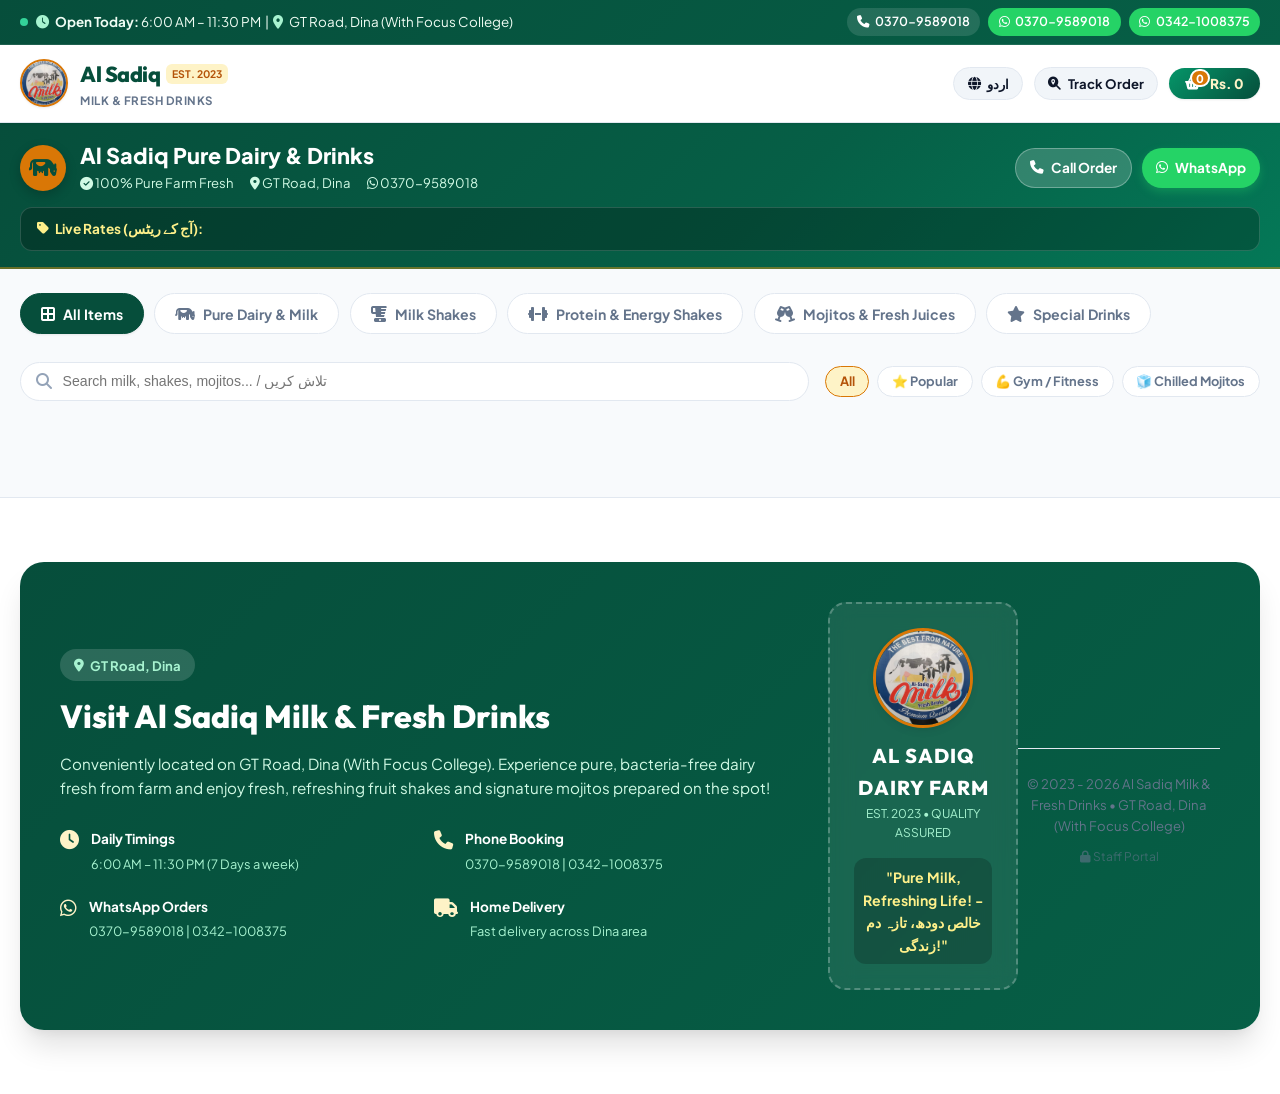
==== commit 2013e778: "Add files via upload" ====
--- a/android/app/src/main/assets/index.html
+++ b/android/app/src/main/assets/index.html
@@ -261,21 +261,6 @@
   </main>
 
   <!-- ========================================================================= -->
-          </div>
-          <span>Milk Tank (سٹاک)</span>
-        </button>
-        <button type="button" class="staff-mob-btn" id="mobStaffBtnSales" onclick="switchStaffModule('sales')">
-          <div class="mob-icon-wrap">
-            <i class="fa-solid fa-coins"></i>
-          </div>
-          <span>Sales (کھاتہ)</span>
-        </button>
-      </nav>
-
-    </div>
-  </section>
-
-  <!-- ========================================================================= -->
   <!-- 3. CART DRAWER (SLIDE OVER) -->
   <!-- ========================================================================= -->
   <div class="cart-drawer-overlay" id="cartOverlay">
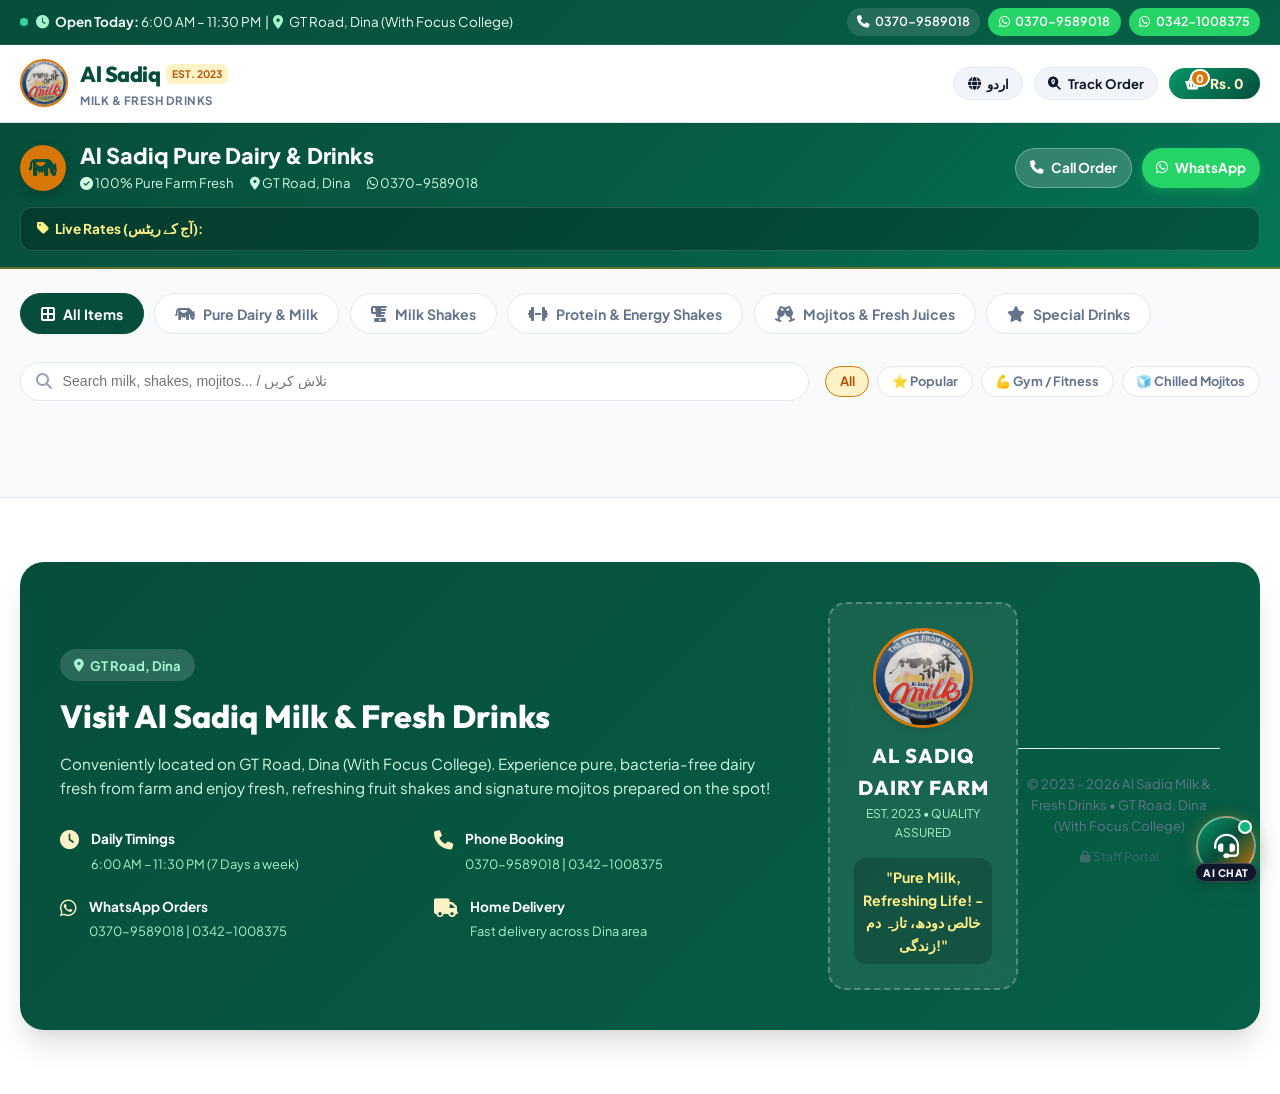
==== commit 7da3fe19: "Add files via upload" ====
--- a/android/app/src/main/assets/index.html
+++ b/android/app/src/main/assets/index.html
@@ -667,5 +667,7 @@
 
   <!-- App Logic -->
   <script src="app.js"></script>
+  <!-- Al Sadiq AI Smart Agent Engine -->
+  <script src="ai-agent.js"></script>
 </body>
 </html>
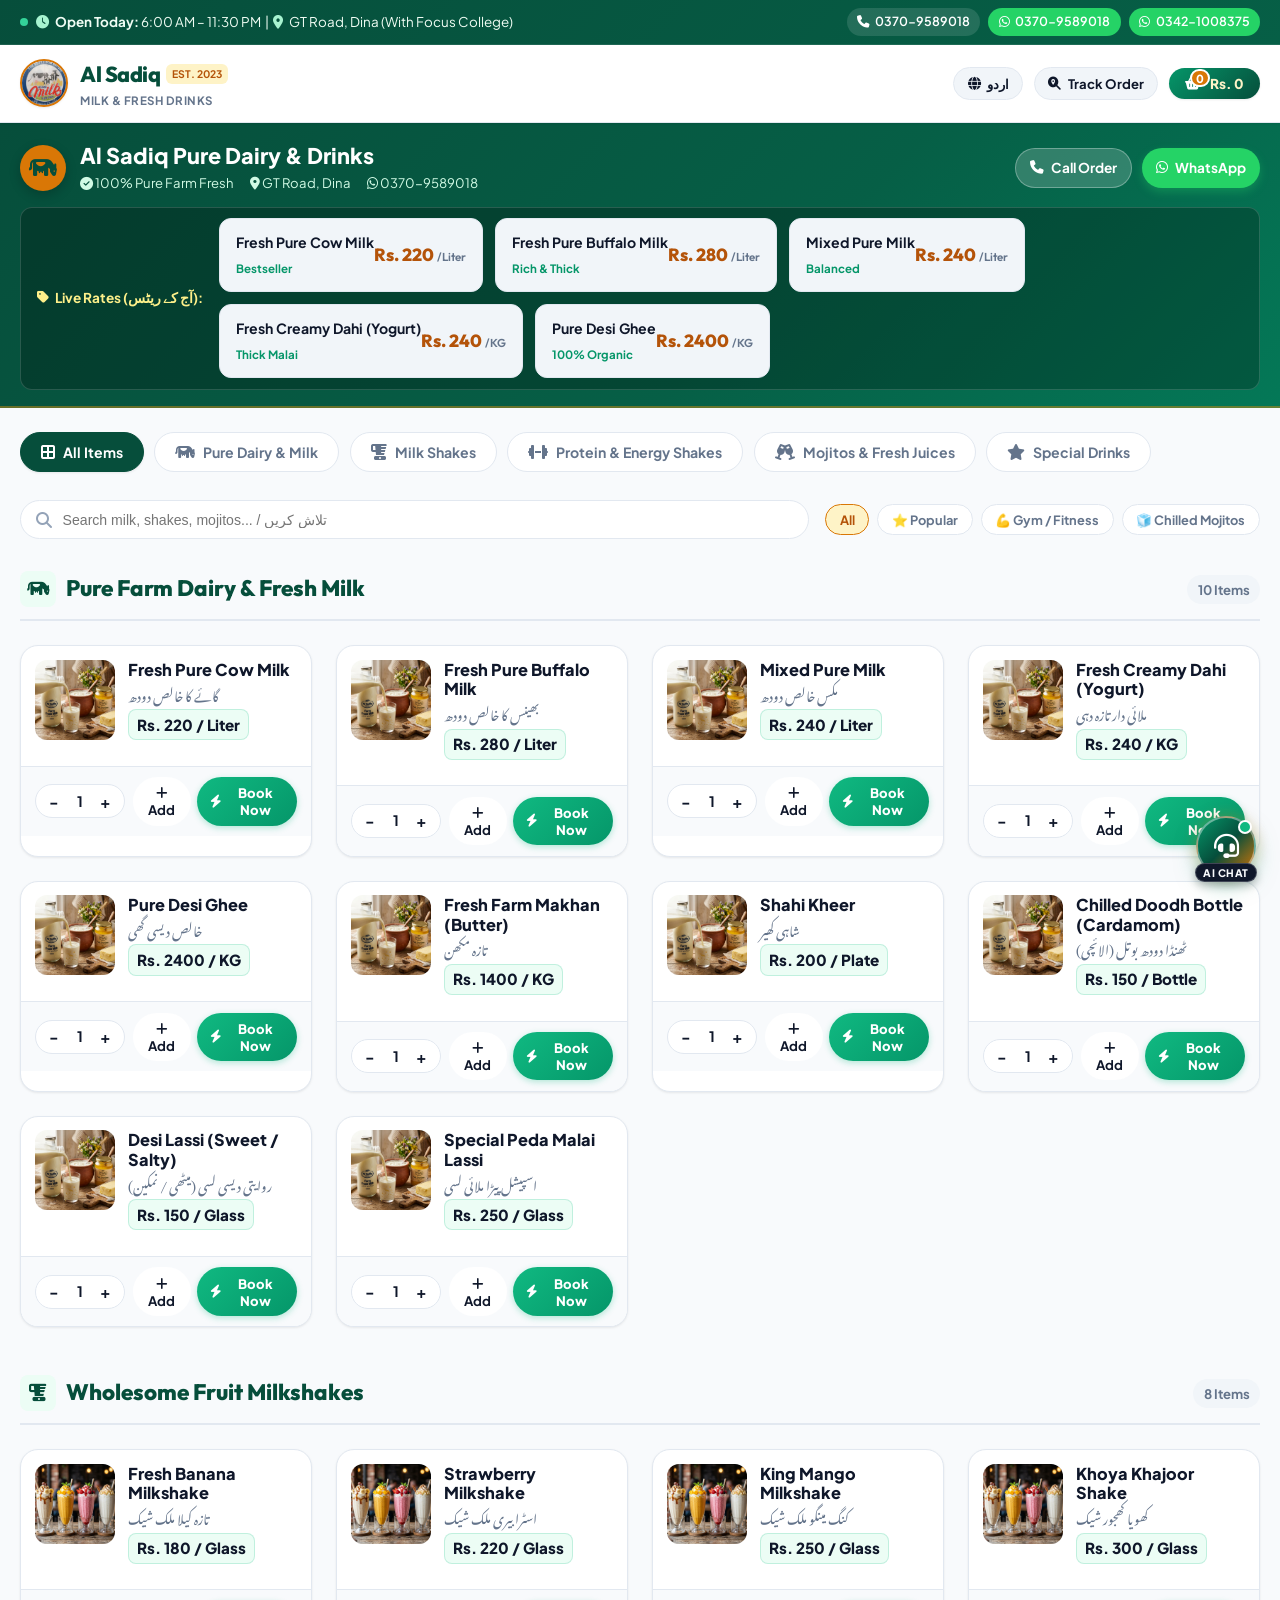
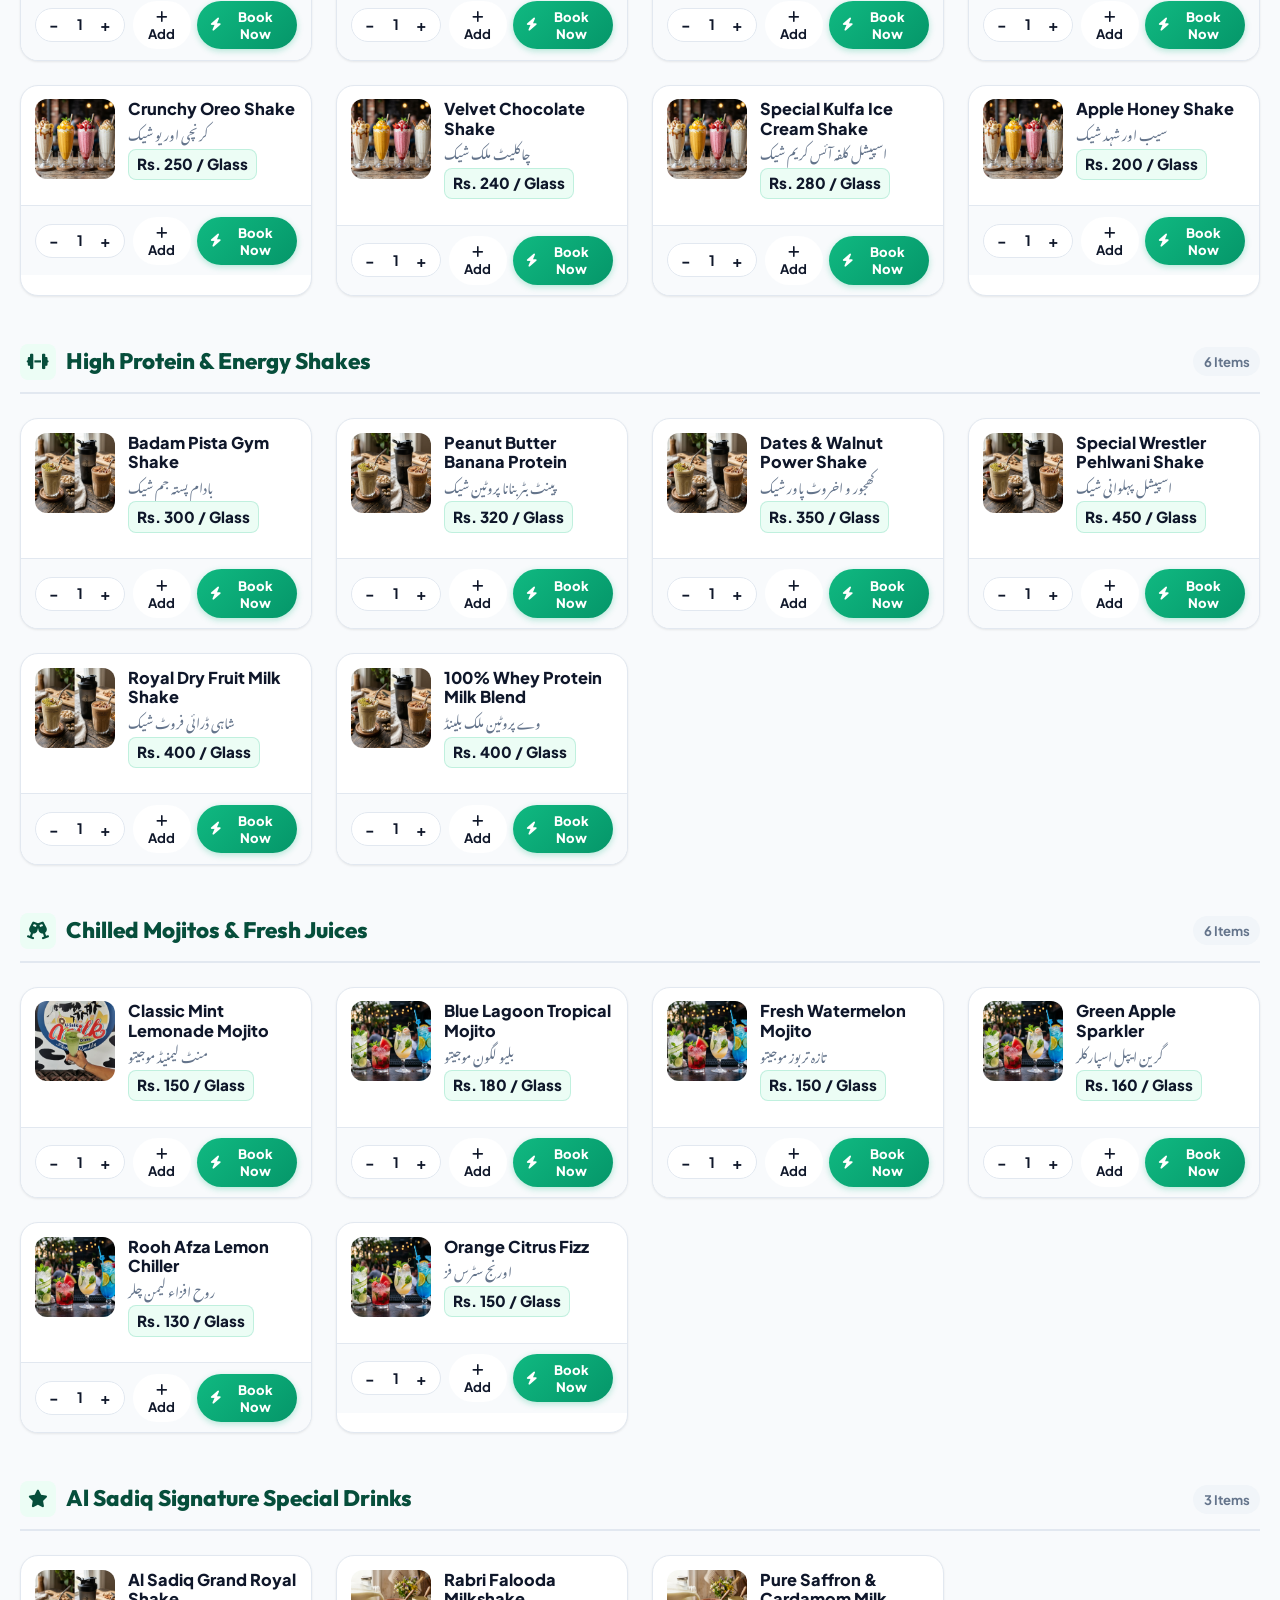
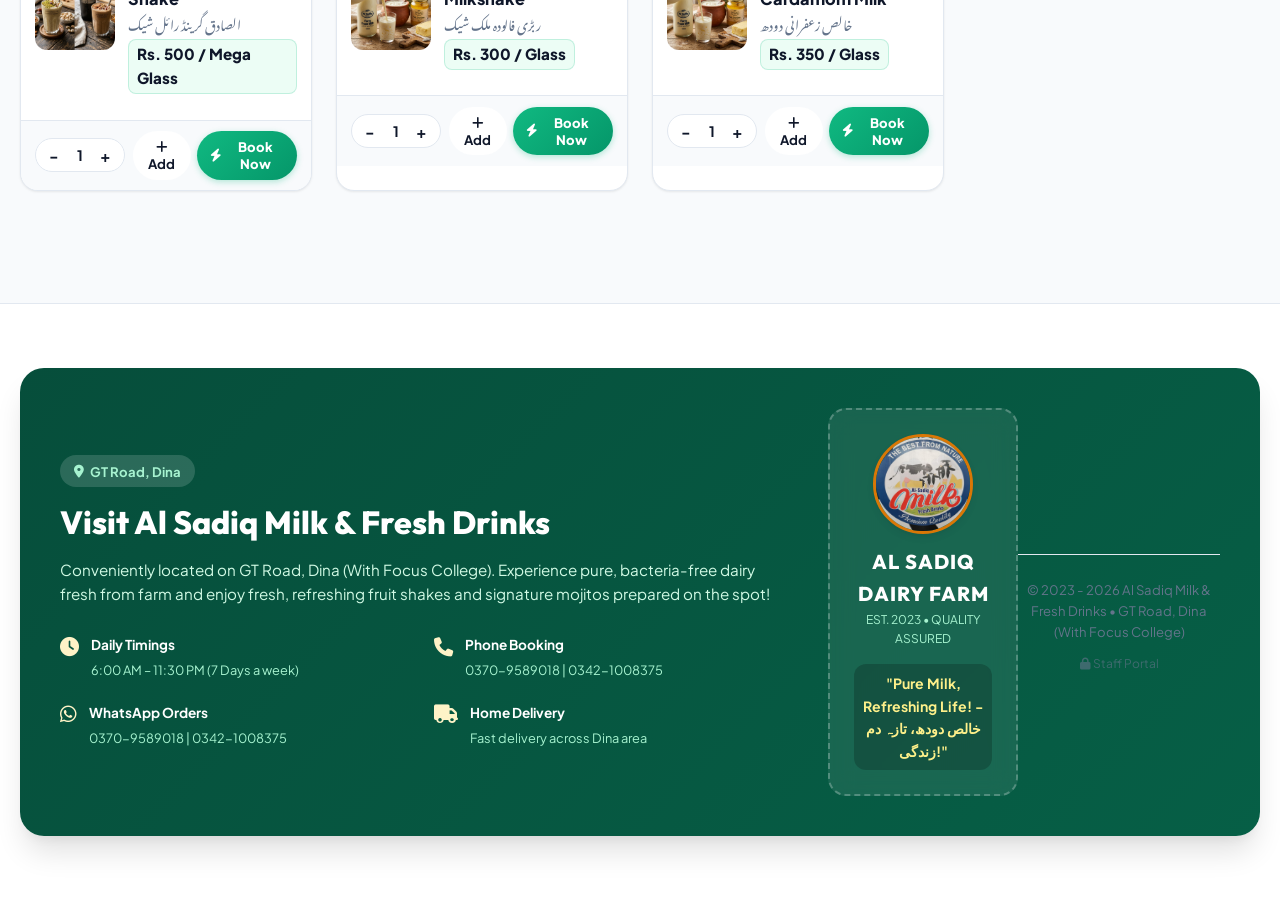
==== commit fdebaa44: "Add files via upload" ====
--- a/android/app/src/main/assets/index.html
+++ b/android/app/src/main/assets/index.html
@@ -568,12 +568,12 @@
           </div>
         </div>
 
-        <!-- Auto Dispatch Status Notice -->
+        <!-- Live Shop Received Status Notice -->
         <div class="whatsapp-auto-banner" id="whatsappAutoBanner">
-          <div class="banner-icon-pulse"><i class="fa-brands fa-whatsapp"></i></div>
+          <div class="banner-icon-pulse"><i class="fa-solid fa-circle-check" style="color:#059669;"></i></div>
           <div class="banner-text">
-            <strong>WhatsApp Receipt & Dispatch Ready!</strong>
-            <span>Direct receipt ready for Customer Mobile and Shop Counters (<strong>0370-9589018</strong> & <strong>0342-1008375</strong>)</span>
+            <strong style="color:#065f46;">Booking Received & Alert Sent to Staff!</strong>
+            <span style="color:#047857;">آپ کا آرڈر موصول ہو چکا ہے۔ الصادق شاپ کاؤنٹر و اسٹاف موبائلز (0370-9589018 & 0342-1008375) کو لائیو نوٹیفکیشن پہنچ گیا ہے۔</span>
           </div>
         </div>
 
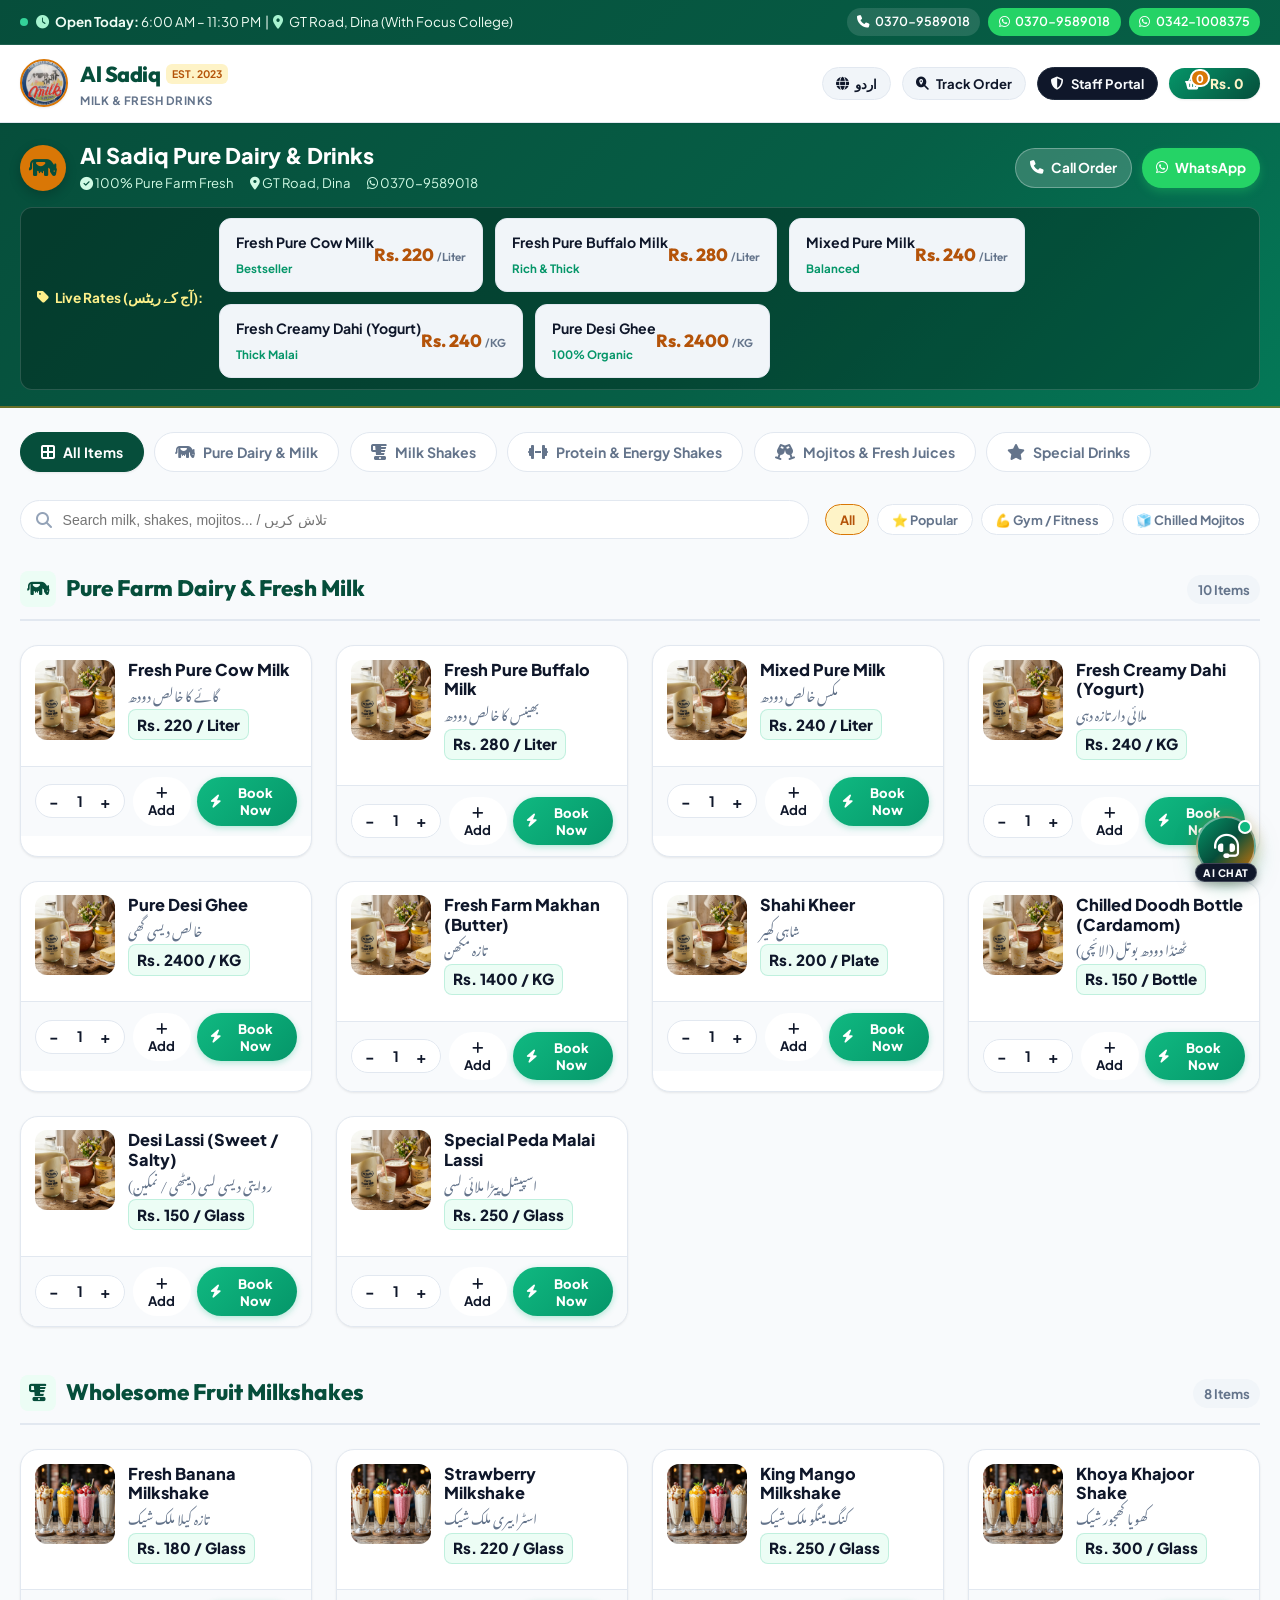
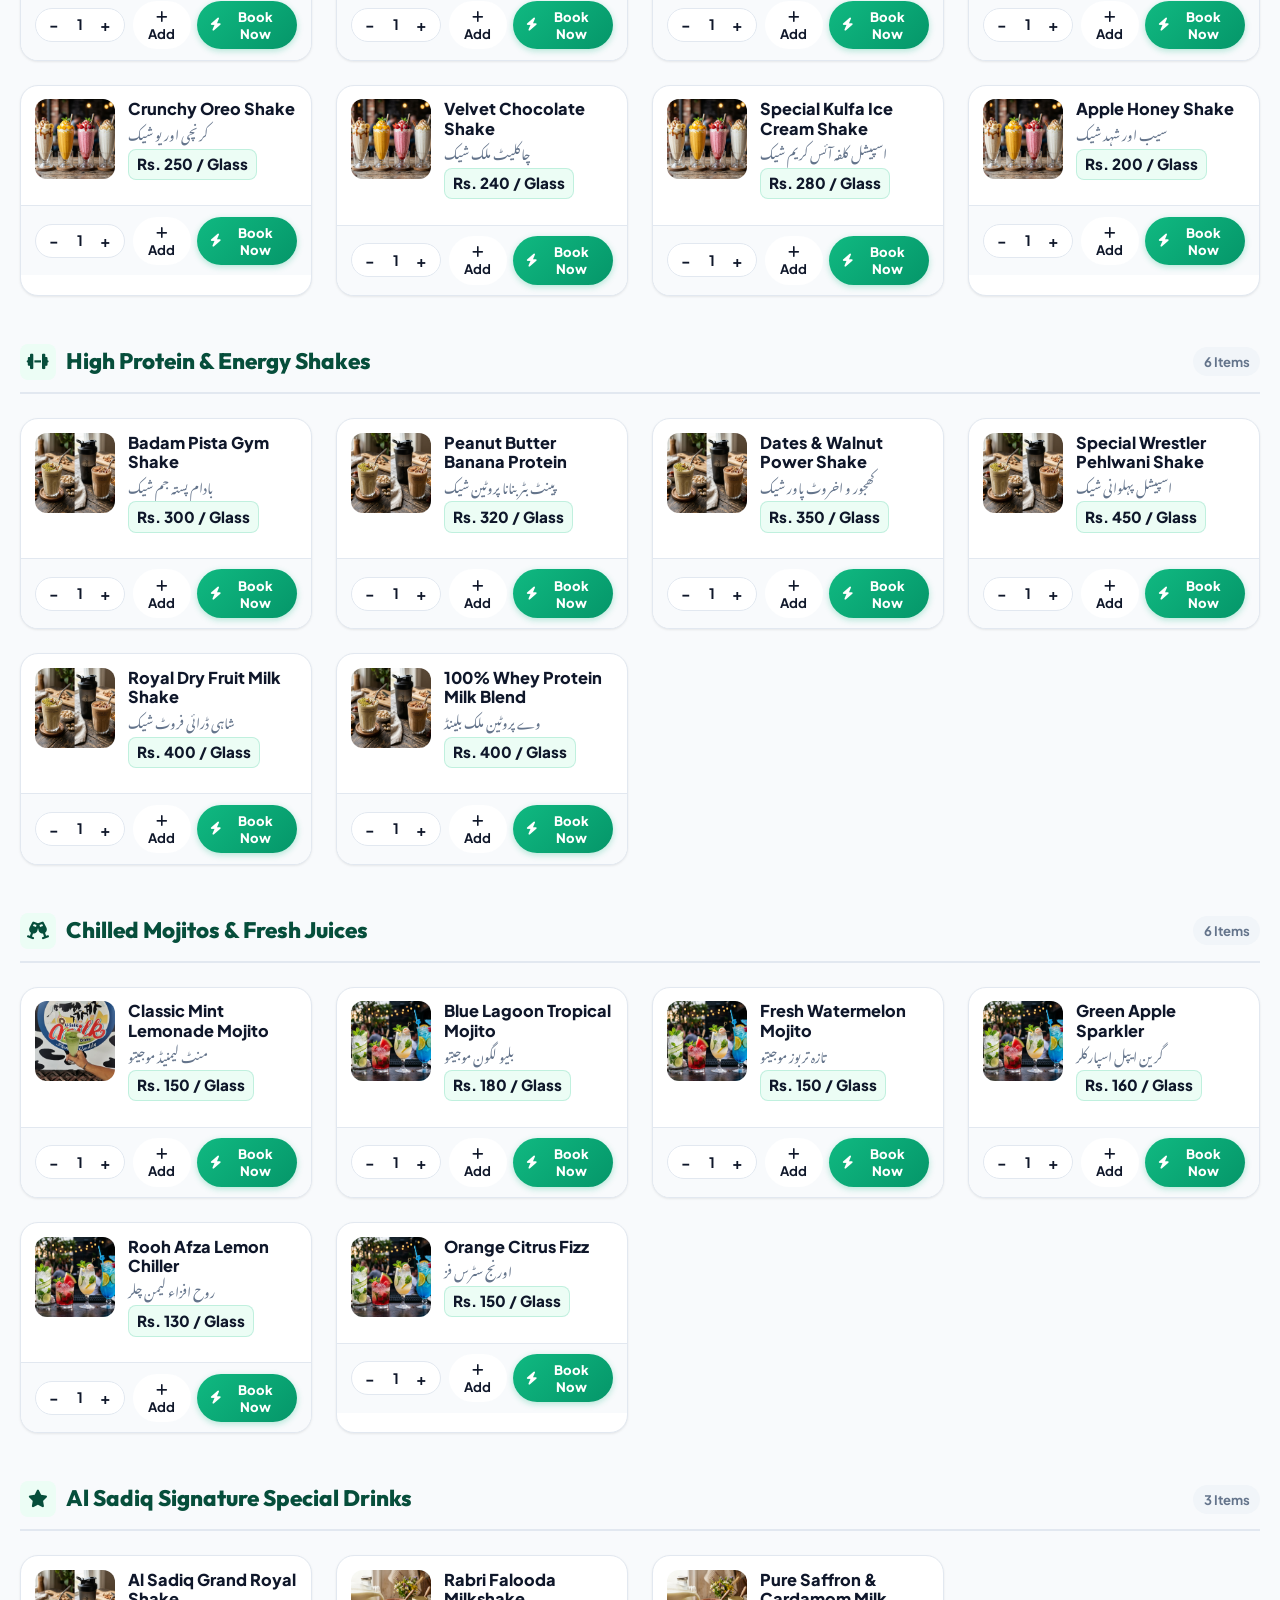
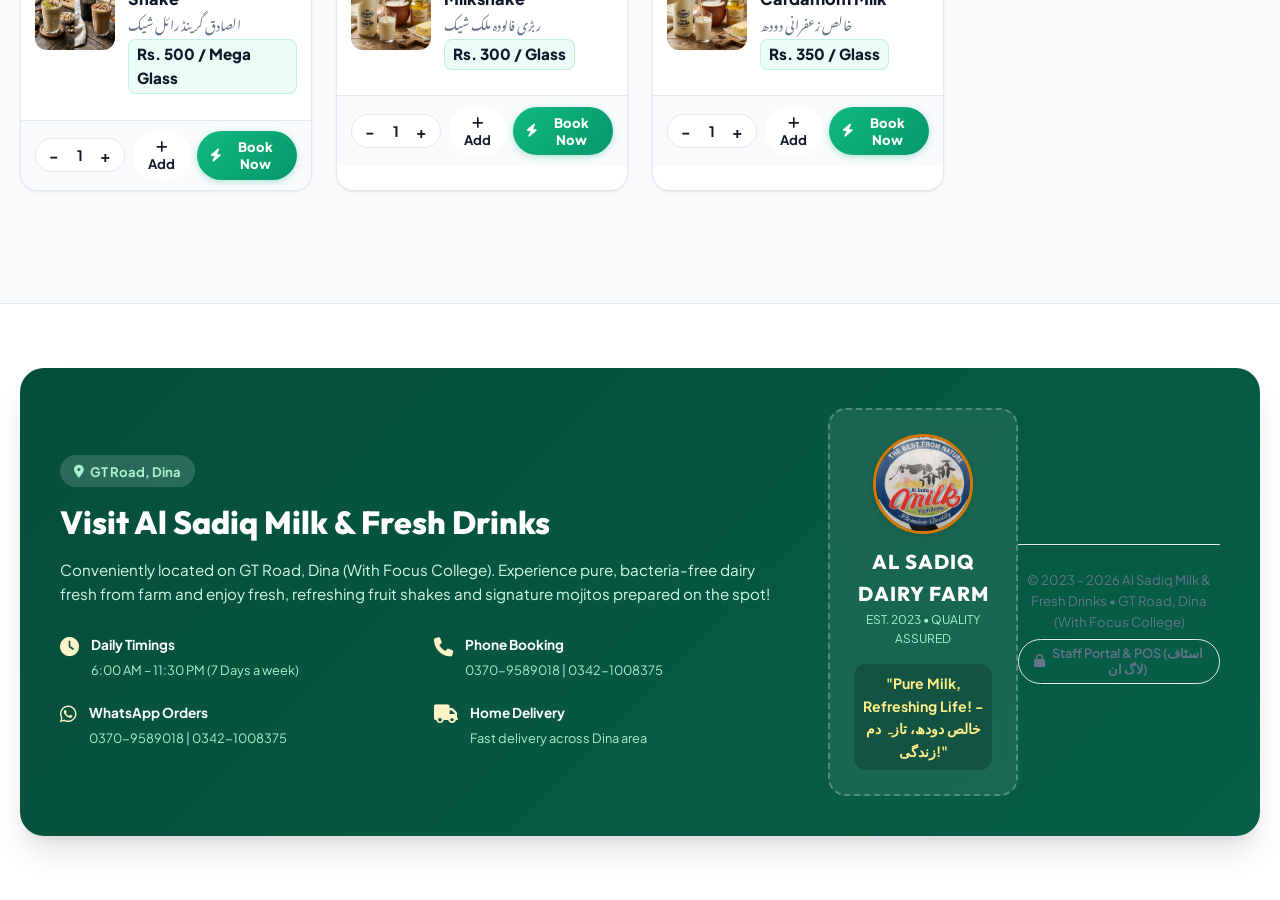
==== commit d05b2363: "Add files via upload" ====
--- a/android/app/src/main/assets/index.html
+++ b/android/app/src/main/assets/index.html
@@ -73,6 +73,13 @@
           <i class="fa-solid fa-magnifying-glass-location"></i>
           <span class="btn-lbl-en">Track Order</span>
           <span class="btn-lbl-ur">آرڈر ٹریک کریں</span>
+        </button>
+
+        <!-- Staff Portal Access (Protected with Security PIN) -->
+        <button type="button" class="action-btn staff-portal-btn" id="openStaffAuthModalBtn" title="Staff Portal (اسٹاف لاگ ان)">
+          <i class="fa-solid fa-shield-halved"></i>
+          <span class="btn-lbl-en">Staff Portal</span>
+          <span class="btn-lbl-ur">اسٹاف پورٹل</span>
         </button>
 
         <!-- Cart Button -->
@@ -250,9 +257,9 @@
             </div>
           <div class="footer-staff-access" style="text-align:center; padding: 1.5rem 0 0.5rem 0; border-top: 1px solid var(--border-color); margin-top: 2rem;">
             <p style="font-size:0.82rem; color:var(--text-muted); margin-bottom:0.4rem;">© 2023 - 2026 Al Sadiq Milk & Fresh Drinks • GT Road, Dina (With Focus College)</p>
-            <a href="staff.html" class="staff-portal-link" style="color:var(--text-muted); font-size:0.75rem; text-decoration:none; opacity:0.6; transition:opacity 0.2s;" title="Authorized Staff Access Only">
-              <i class="fa-solid fa-lock"></i> Staff Portal
-            </a>
+            <button type="button" id="footerStaffAuthBtn" class="staff-portal-link" style="background:transparent; border:1px solid var(--border-color); border-radius:var(--radius-full); padding:0.35rem 0.9rem; color:var(--text-muted); font-size:0.8rem; font-weight:600; cursor:pointer; display:inline-flex; align-items:center; gap:6px; transition:all 0.2s;" title="Authorized Staff Access Only">
+              <i class="fa-solid fa-lock"></i> Staff Portal & POS (اسٹاف لاگ ان)
+            </button>
           </div>
         </div>
       </div>
@@ -659,6 +666,57 @@
     </div>
   </div>
 
+  <!-- STAFF SECURITY PIN LOGIN MODAL -->
+  <div class="modal-backdrop" id="staffLoginPinModal">
+    <div class="modal-card" style="max-width: 400px; text-align:center;">
+      <div class="modal-header" style="justify-content:center; flex-direction:column; gap:0.5rem; border-bottom:none; padding-bottom:0.25rem;">
+        <div class="staff-pin-icon-wrap">
+          <i class="fa-solid fa-shield-halved"></i>
+        </div>
+        <h3 style="margin:0; font-size:1.35rem; color:var(--text-heading);">Staff Portal Access</h3>
+        <span class="modal-item-urdu" style="font-size:1rem; color:var(--brand-primary); font-weight:700;">اسٹاف لاگ ان پن کوڈ درج کریں</span>
+      </div>
+
+      <div class="modal-body" style="padding-top:0.5rem;">
+        <p style="font-size:0.85rem; color:var(--text-muted); margin-bottom:1rem; line-height:1.4;">
+          Authorized shop staff & management only. Enter your 4-digit PIN code to enter dashboard.
+          <br><strong style="color:var(--brand-primary);">(ڈیفالٹ پن کوڈ: 1234)</strong>
+        </p>
+
+        <div class="pin-display-wrap">
+          <input type="password" id="staffPinInput" class="styled-input pin-input-box" maxlength="6" placeholder="••••" autocomplete="off" inputmode="numeric">
+        </div>
+
+        <div class="pin-error-msg" id="staffPinErrorMsg" style="display:none; color:#dc2626; font-weight:700; font-size:0.85rem; margin-top:0.5rem;">
+          <i class="fa-solid fa-triangle-exclamation"></i> Incorrect PIN. Please try again.
+        </div>
+
+        <!-- On-Screen Numeric Keypad -->
+        <div class="pin-keypad-grid">
+          <button type="button" class="keypad-btn" onclick="pressPinKey('1')">1</button>
+          <button type="button" class="keypad-btn" onclick="pressPinKey('2')">2</button>
+          <button type="button" class="keypad-btn" onclick="pressPinKey('3')">3</button>
+          <button type="button" class="keypad-btn" onclick="pressPinKey('4')">4</button>
+          <button type="button" class="keypad-btn" onclick="pressPinKey('5')">5</button>
+          <button type="button" class="keypad-btn" onclick="pressPinKey('6')">6</button>
+          <button type="button" class="keypad-btn" onclick="pressPinKey('7')">7</button>
+          <button type="button" class="keypad-btn" onclick="pressPinKey('8')">8</button>
+          <button type="button" class="keypad-btn" onclick="pressPinKey('9')">9</button>
+          <button type="button" class="keypad-btn btn-keypad-clear" onclick="pressPinKey('C')">C</button>
+          <button type="button" class="keypad-btn" onclick="pressPinKey('0')">0</button>
+          <button type="button" class="keypad-btn btn-keypad-back" onclick="pressPinKey('DEL')"><i class="fa-solid fa-delete-left"></i></button>
+        </div>
+      </div>
+
+      <div class="modal-footer" style="justify-content:space-between; margin-top:0.75rem;">
+        <button type="button" class="btn-modal-cancel" id="cancelStaffPinBtn">Cancel (منسوخ)</button>
+        <button type="button" class="btn-save-prices" id="submitStaffPinBtn" style="background:#059669; padding:0.65rem 1.25rem;">
+          <i class="fa-solid fa-lock-open"></i> Open Portal (کھولیں)
+        </button>
+      </div>
+    </div>
+  </div>
+
   <!-- Toast Notification Container -->
   <div class="toast-container" id="toastContainer"></div>
 
--- a/android/app/src/main/assets/styles.css
+++ b/android/app/src/main/assets/styles.css
@@ -406,6 +406,20 @@
 
 .track-btn:hover {
   background: #e2e8f0;
+}
+
+.staff-portal-btn {
+  background: #0f172a;
+  border: 1px solid #1e293b;
+  color: #f8fafc;
+  cursor: pointer;
+}
+
+.staff-portal-btn:hover {
+  background: #059669;
+  border-color: #059669;
+  color: #ffffff;
+  transform: translateY(-1px);
 }
 
 /* Cart Trigger Button */
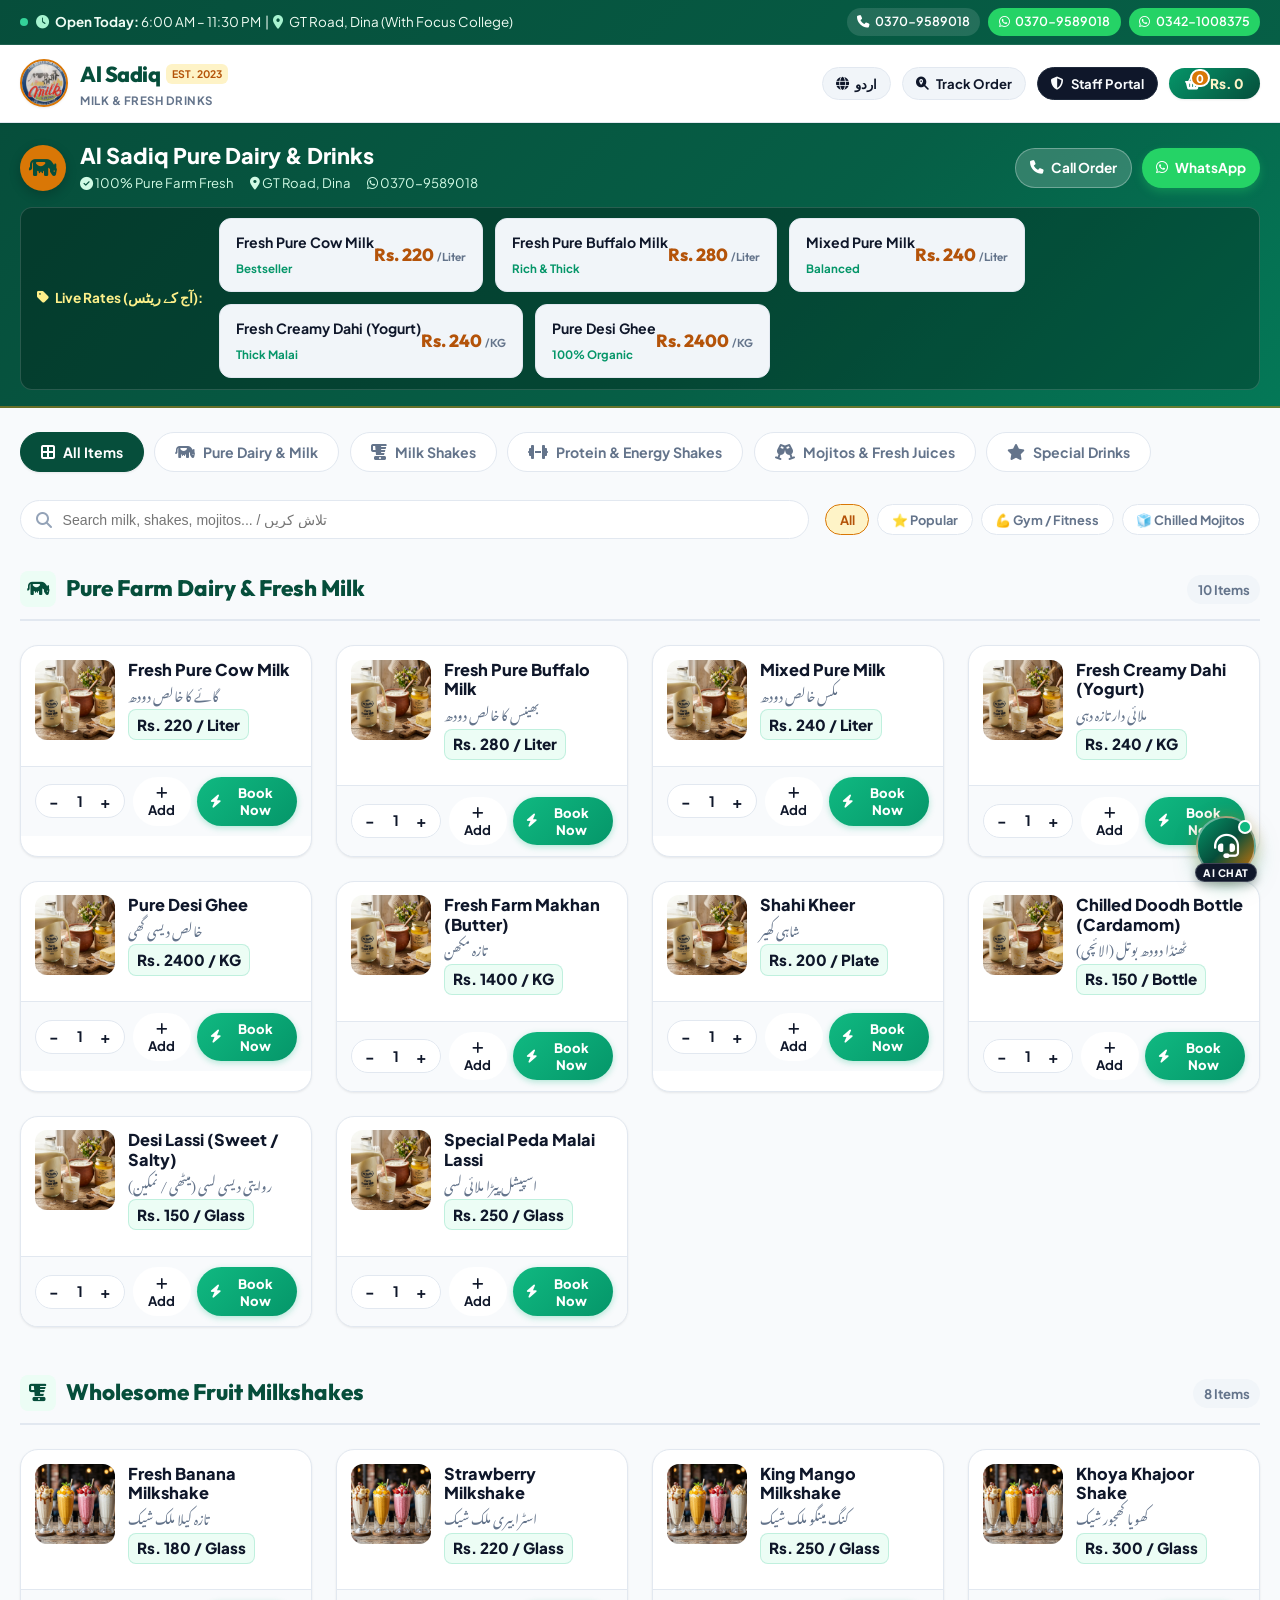
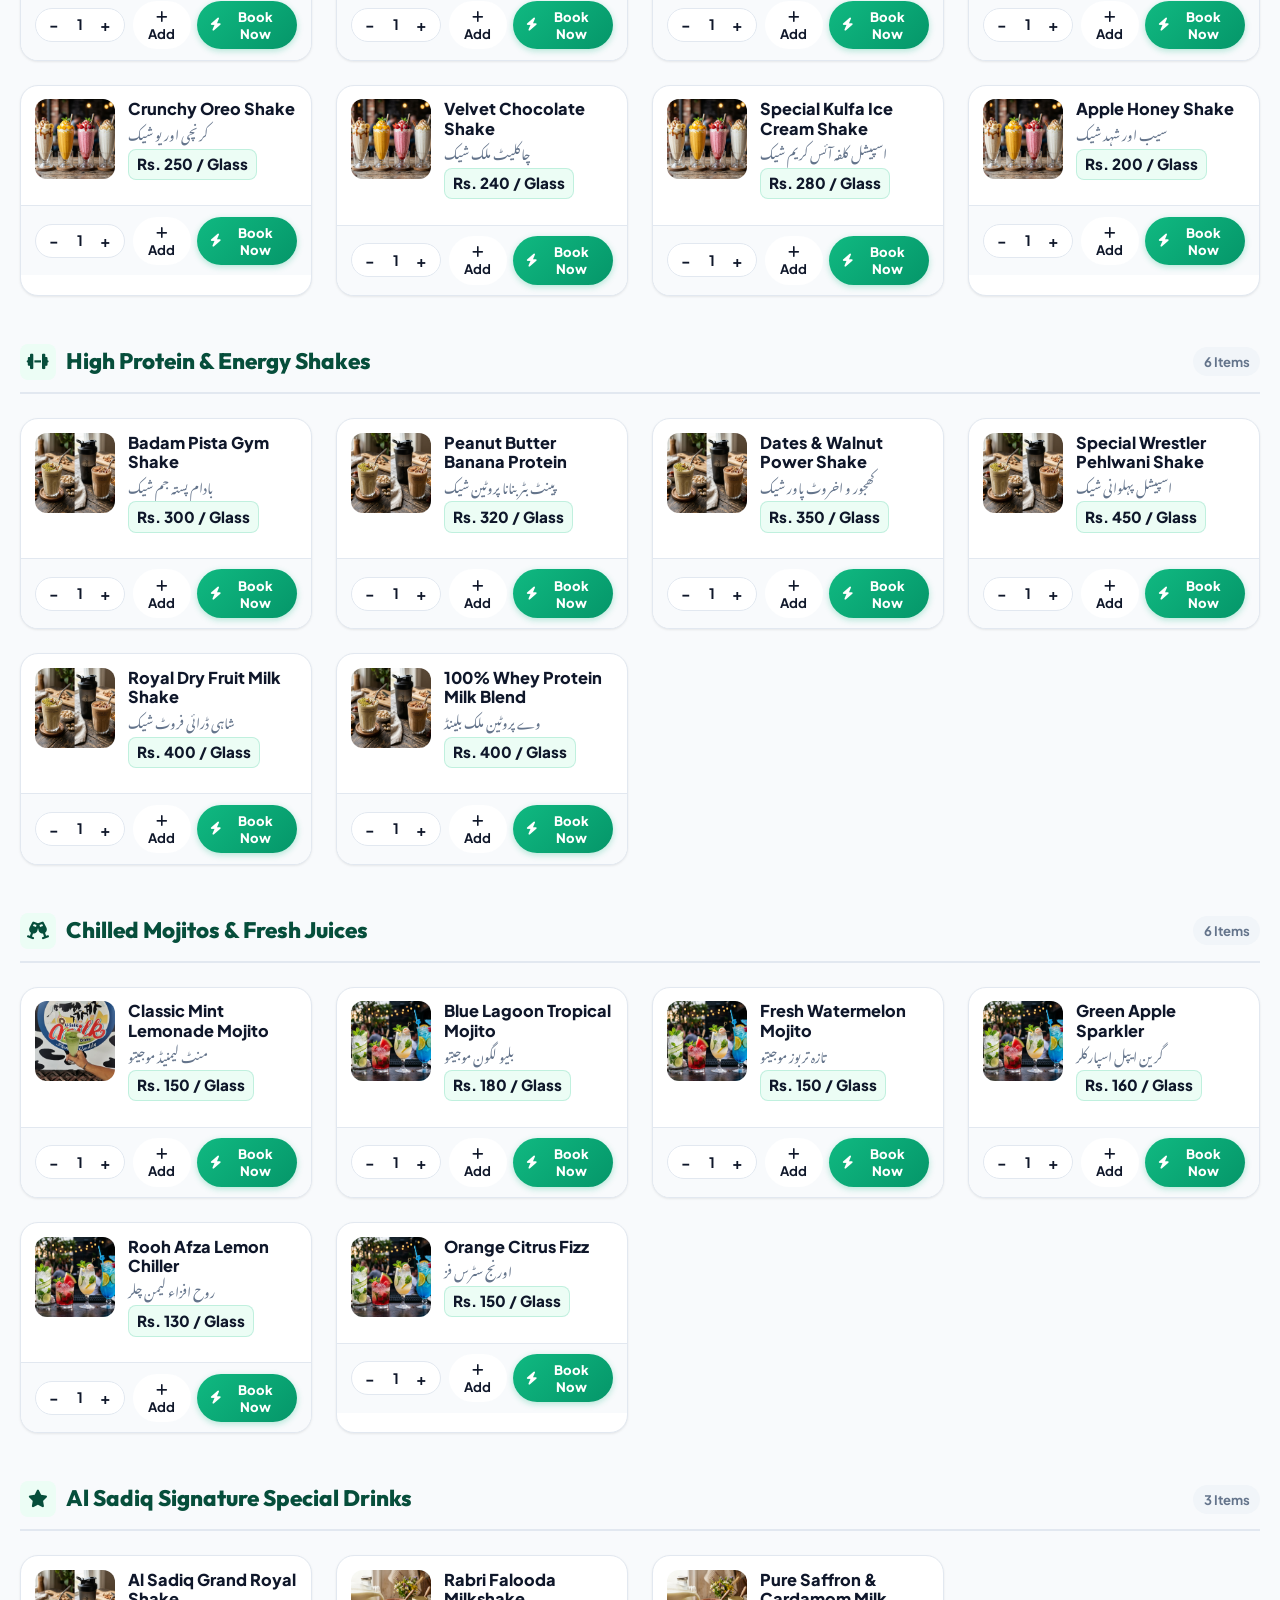
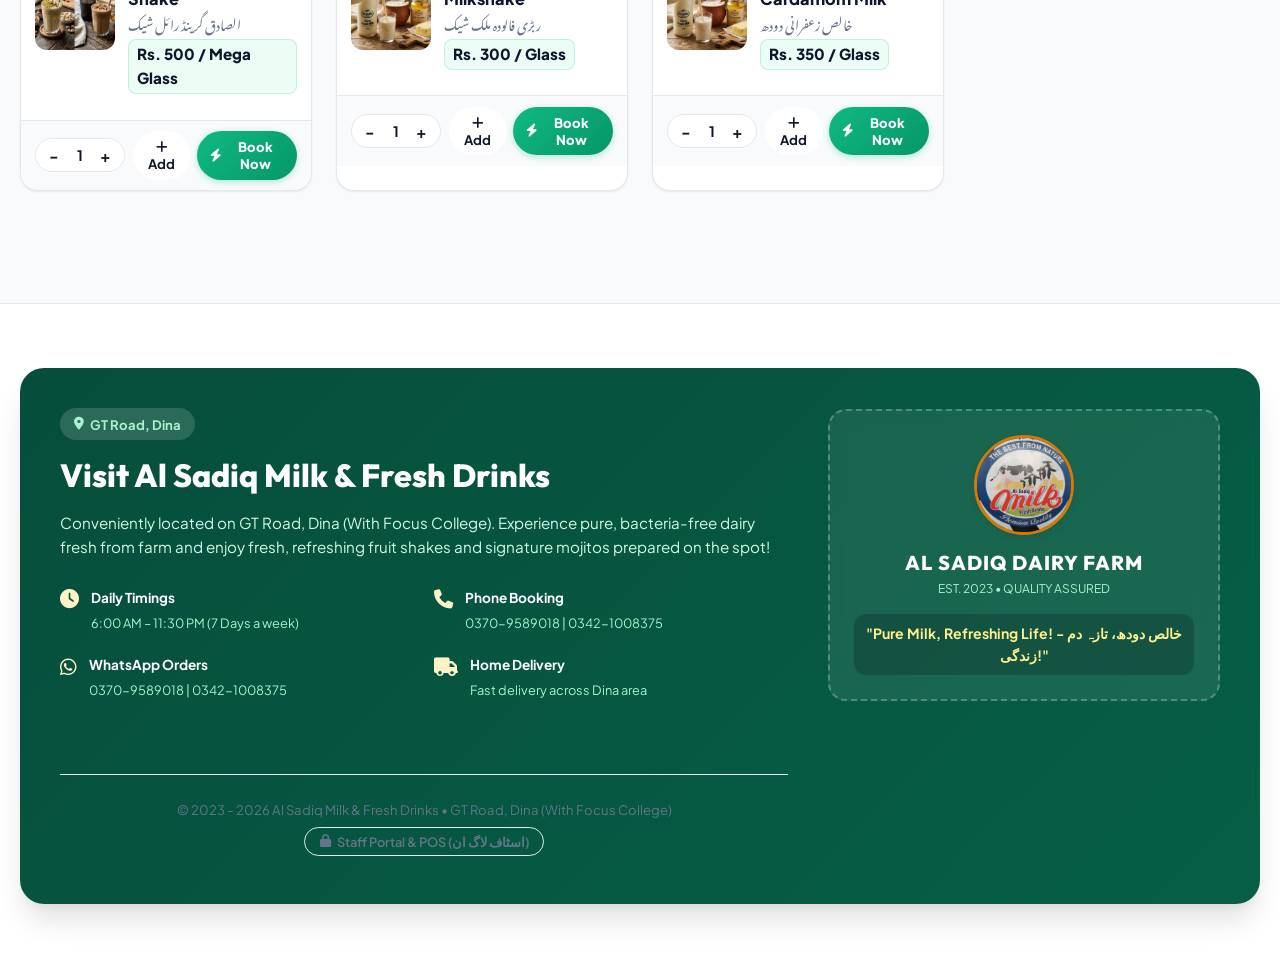
==== commit fa9c8f1b: "Add files via upload" ====
--- a/android/app/src/main/assets/index.html
+++ b/android/app/src/main/assets/index.html
@@ -76,7 +76,7 @@
         </button>
 
         <!-- Staff Portal Access (Protected with Security PIN) -->
-        <button type="button" class="action-btn staff-portal-btn" id="openStaffAuthModalBtn" title="Staff Portal (اسٹاف لاگ ان)">
+        <button type="button" class="action-btn staff-portal-btn" id="openStaffAuthModalBtn" onclick="openCustomerStaffPinModal()" title="Staff Portal (اسٹاف لاگ ان)">
           <i class="fa-solid fa-shield-halved"></i>
           <span class="btn-lbl-en">Staff Portal</span>
           <span class="btn-lbl-ur">اسٹاف پورٹل</span>
@@ -145,32 +145,32 @@
         <!-- Category Navigation Tabs & Search -->
         <div class="menu-controls-header">
           <div class="category-tabs-scroll" id="categoryTabs">
-            <button type="button" class="cat-tab active" data-category="all">
+            <button type="button" class="cat-tab active" data-category="all" onclick="filterCategoryDirect('all')">
               <i class="fa-solid fa-border-all"></i>
               <span class="en-text">All Items</span>
               <span class="ur-text">تمام آئٹمز</span>
             </button>
-            <button type="button" class="cat-tab" data-category="dairy">
+            <button type="button" class="cat-tab" data-category="dairy" onclick="filterCategoryDirect('dairy')">
               <i class="fa-solid fa-cow"></i>
               <span class="en-text">Pure Dairy & Milk</span>
               <span class="ur-text">خالص دودھ و ڈیری</span>
             </button>
-            <button type="button" class="cat-tab" data-category="milkshakes">
+            <button type="button" class="cat-tab" data-category="milkshakes" onclick="filterCategoryDirect('milkshakes')">
               <i class="fa-solid fa-blender"></i>
               <span class="en-text">Milk Shakes</span>
               <span class="ur-text">ملک شیکس</span>
             </button>
-            <button type="button" class="cat-tab" data-category="protein">
+            <button type="button" class="cat-tab" data-category="protein" onclick="filterCategoryDirect('protein')">
               <i class="fa-solid fa-dumbbell"></i>
               <span class="en-text">Protein & Energy Shakes</span>
               <span class="ur-text">پروٹین شیکس</span>
             </button>
-            <button type="button" class="cat-tab" data-category="mojitos">
+            <button type="button" class="cat-tab" data-category="mojitos" onclick="filterCategoryDirect('mojitos')">
               <i class="fa-solid fa-champagne-glasses"></i>
               <span class="en-text">Mojitos & Fresh Juices</span>
               <span class="ur-text">موجیتوز و جوسز</span>
             </button>
-            <button type="button" class="cat-tab" data-category="specials">
+            <button type="button" class="cat-tab" data-category="specials" onclick="filterCategoryDirect('specials')">
               <i class="fa-solid fa-star"></i>
               <span class="en-text">Special Drinks</span>
               <span class="ur-text">اسپیشل مشروبات</span>
@@ -185,10 +185,10 @@
               <button type="button" class="search-clear-btn" id="searchClearBtn" style="display:none;"><i class="fa-solid fa-xmark"></i></button>
             </div>
             <div class="quick-filter-pills">
-              <button type="button" class="pill-filter active" data-filter="all">All</button>
-              <button type="button" class="pill-filter" data-filter="popular">⭐ Popular</button>
-              <button type="button" class="pill-filter" data-filter="fitness">💪 Gym / Fitness</button>
-              <button type="button" class="pill-filter" data-filter="chilled">🧊 Chilled Mojitos</button>
+              <button type="button" class="pill-filter active" data-filter="all" onclick="filterPillDirect('all')">All</button>
+              <button type="button" class="pill-filter" data-filter="popular" onclick="filterPillDirect('popular')">⭐ Popular</button>
+              <button type="button" class="pill-filter" data-filter="fitness" onclick="filterPillDirect('fitness')">💪 Gym / Fitness</button>
+              <button type="button" class="pill-filter" data-filter="chilled" onclick="filterPillDirect('chilled')">🧊 Chilled Mojitos</button>
             </div>
           </div>
         </div>
@@ -255,9 +255,10 @@
                 "Pure Milk, Refreshing Life! - خالص دودھ، تازہ دم زندگی!"
               </div>
             </div>
+          </div>
           <div class="footer-staff-access" style="text-align:center; padding: 1.5rem 0 0.5rem 0; border-top: 1px solid var(--border-color); margin-top: 2rem;">
             <p style="font-size:0.82rem; color:var(--text-muted); margin-bottom:0.4rem;">© 2023 - 2026 Al Sadiq Milk & Fresh Drinks • GT Road, Dina (With Focus College)</p>
-            <button type="button" id="footerStaffAuthBtn" class="staff-portal-link" style="background:transparent; border:1px solid var(--border-color); border-radius:var(--radius-full); padding:0.35rem 0.9rem; color:var(--text-muted); font-size:0.8rem; font-weight:600; cursor:pointer; display:inline-flex; align-items:center; gap:6px; transition:all 0.2s;" title="Authorized Staff Access Only">
+            <button type="button" id="footerStaffAuthBtn" onclick="openCustomerStaffPinModal()" class="staff-portal-link" style="background:transparent; border:1px solid var(--border-color); border-radius:var(--radius-full); padding:0.35rem 0.9rem; color:var(--text-muted); font-size:0.8rem; font-weight:600; cursor:pointer; display:inline-flex; align-items:center; gap:6px; transition:all 0.2s;" title="Authorized Staff Access Only">
               <i class="fa-solid fa-lock"></i> Staff Portal & POS (اسٹاف لاگ ان)
             </button>
           </div>
@@ -679,8 +680,7 @@
 
       <div class="modal-body" style="padding-top:0.5rem;">
         <p style="font-size:0.85rem; color:var(--text-muted); margin-bottom:1rem; line-height:1.4;">
-          Authorized shop staff & management only. Enter your 4-digit PIN code to enter dashboard.
-          <br><strong style="color:var(--brand-primary);">(ڈیفالٹ پن کوڈ: 1234)</strong>
+          This portal is restricted to authorized shop staff and management. Please enter your secret PIN code to access the dashboard.
         </p>
 
         <div class="pin-display-wrap">
